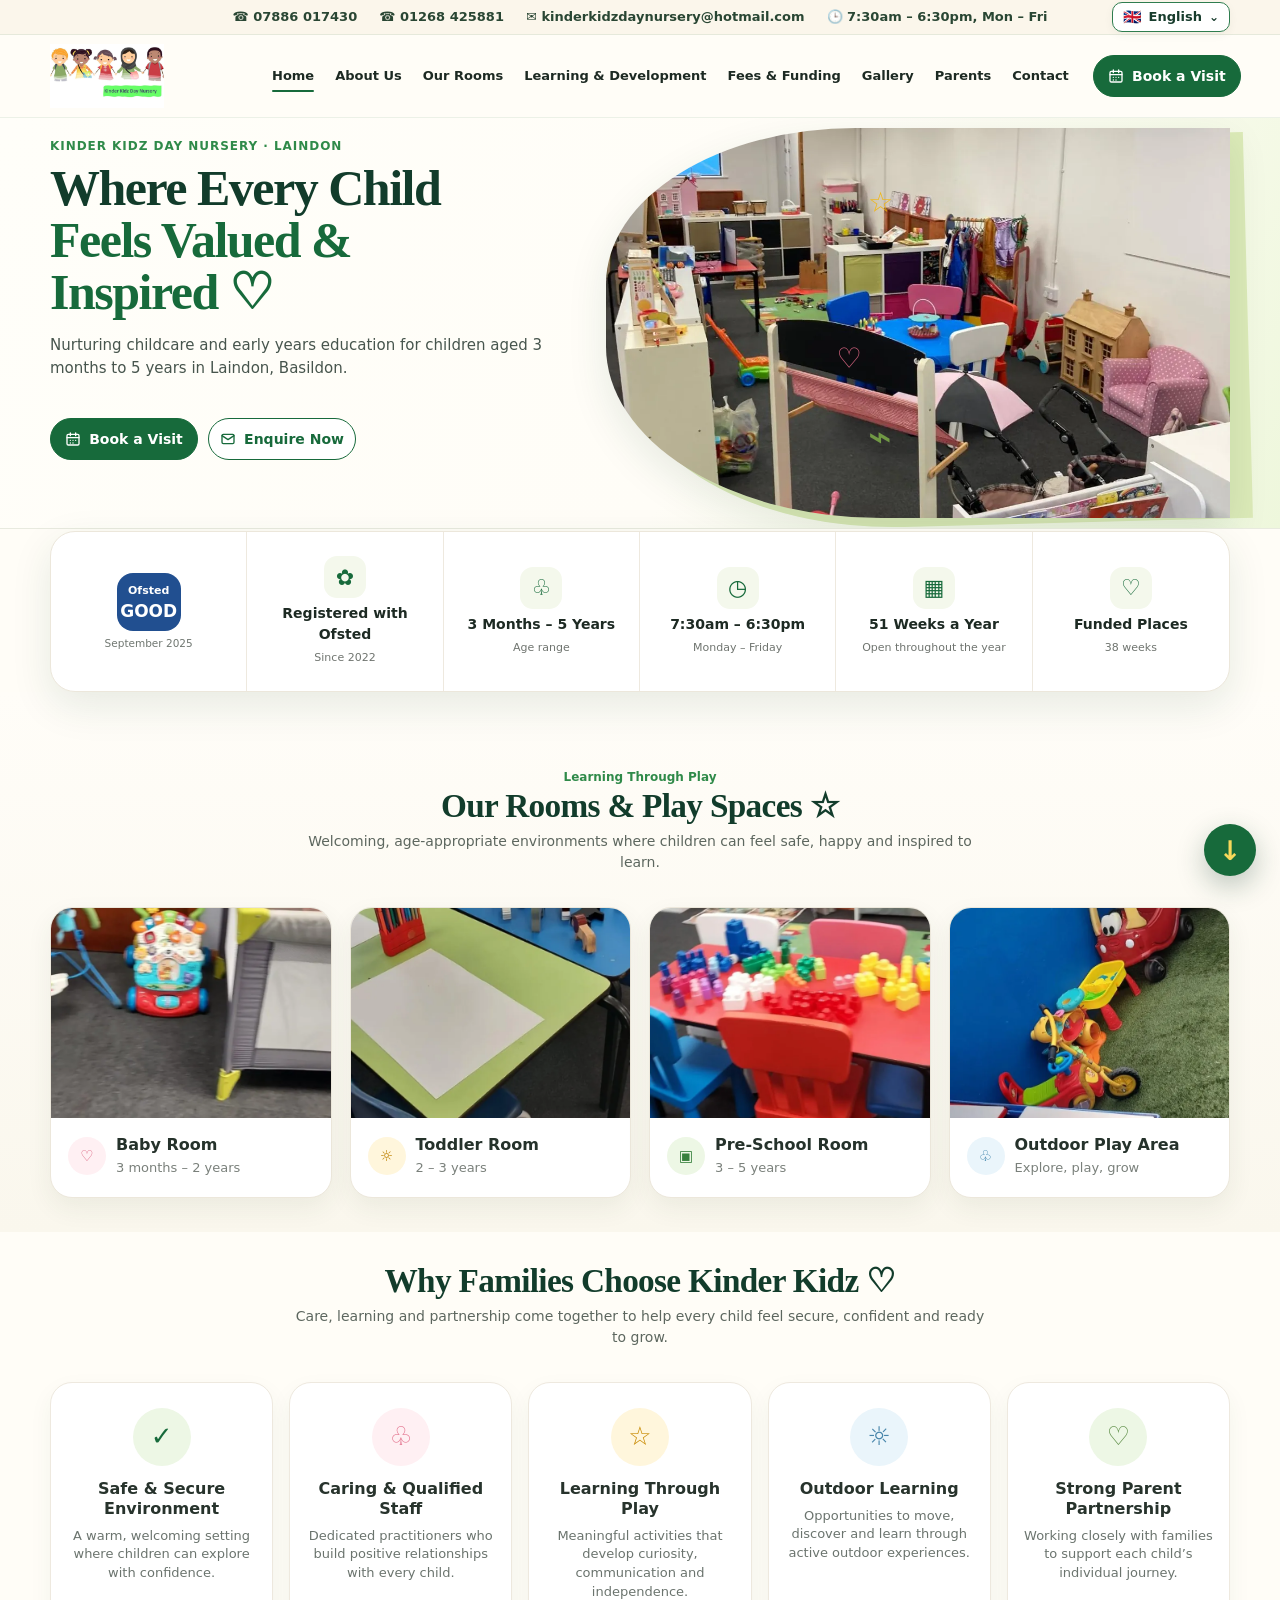
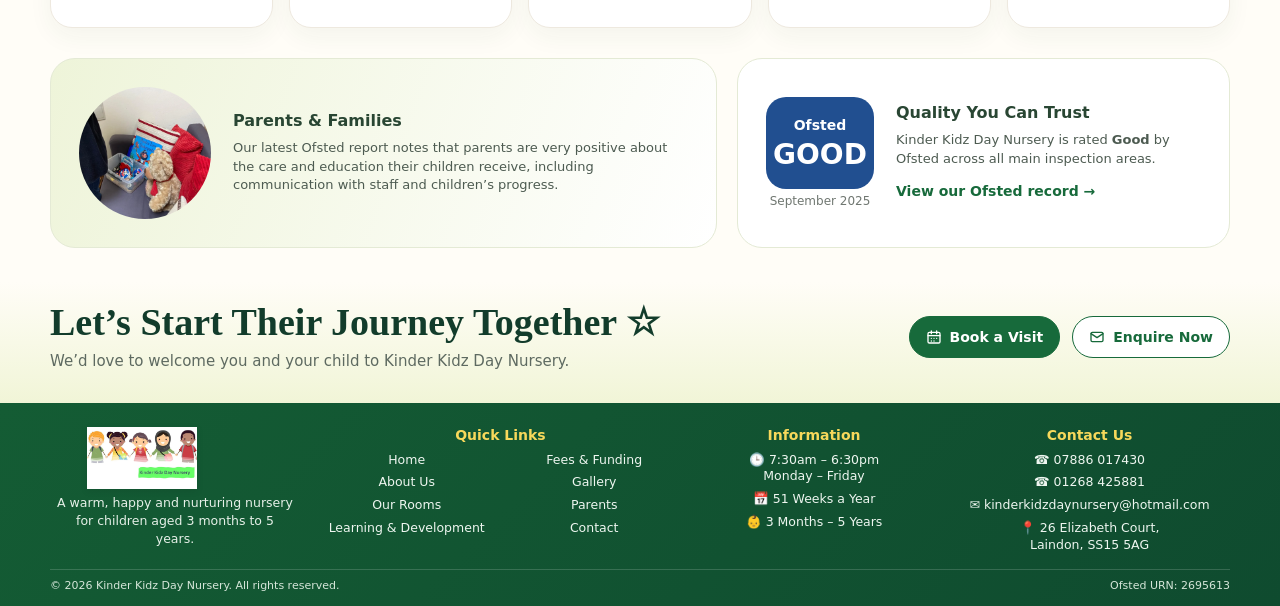
==== index.html @ 4c952ad2 "Add files via upload" ====
<!doctype html>
<!-- Kinder Kidz Home Page — Responsive v5 (desktop/tablet/mobile) — compact hero spacing -->
<html lang="en-GB" translate="no" class="notranslate">
<head>
<meta charset="utf-8">
<meta name="google" content="notranslate">
<meta http-equiv="Content-Language" content="en-GB">
<meta name="viewport" content="width=device-width, initial-scale=1">
<meta name="description" content="Kinder Kidz Day Nursery in Laindon, Basildon. Warm, nurturing early years care for children aged 3 months to 5 years. Ofsted rated Good.">
<title>Kinder Kidz Day Nursery | Laindon, Basildon</title>
<style>
:root{--green:#176a3b;--green2:#2f8a49;--deep:#123c2b;--cream:#fffdf7;--soft:#f7f3e8;--lime:#eaf4d7;--pink:#f7a6b7;--gold:#f3bd37;--blue:#8ec8e8;--text:#1d2a23;--muted:#5d675f;--line:#e8e4d8;--shadow:0 14px 40px rgba(20,66,42,.10)}
*{box-sizing:border-box}html{scroll-behavior:smooth}body{margin:0;background:var(--cream);color:var(--text);font-family:Inter,ui-sans-serif,system-ui,-apple-system,BlinkMacSystemFont,"Segoe UI",sans-serif;line-height:1.55}a{color:inherit;text-decoration:none}img{display:block;max-width:100%}button{font:inherit}
.container{width:min(1180px,calc(100% - 40px));margin:auto}
header{position:sticky;top:0;z-index:50;background:rgba(255,253,247,.96);backdrop-filter:blur(12px);border-bottom:1px solid rgba(23,106,59,.08)}
.nav{height:88px;display:flex;align-items:center;gap:28px}.brand{display:flex;align-items:center;min-width:210px}.brand img{width:205px;height:66px;object-fit:contain;object-position:left center}
.navlinks{display:flex;align-items:center;justify-content:center;gap:22px;flex:1;font-size:14px;font-weight:700}.navlinks a{padding:10px 0;position:relative}.navlinks a.active:after,.navlinks a:hover:after{content:"";position:absolute;left:0;right:0;bottom:2px;height:2px;background:var(--green);border-radius:5px}
.btn{display:inline-flex;align-items:center;justify-content:center;gap:9px;border-radius:999px;padding:13px 22px;font-weight:800;border:1.5px solid var(--green);transition:.2s ease;cursor:pointer}.btn.primary{background:var(--green);color:#fff}.btn.secondary{background:#fff;color:var(--green)}.btn:hover{transform:translateY(-1px);box-shadow:0 8px 22px rgba(23,106,59,.16)}
.menu-btn{display:none;background:none;border:0;padding:8px;color:var(--green)}
.hero{position:relative;overflow:hidden;background:linear-gradient(120deg,#fffef9 0%,#fffdf7 48%,#eef7dc 100%);border-bottom:1px solid #e8eadf}
.hero .container{display:grid;grid-template-columns:1fr 1.24fr;min-height:560px;align-items:center;gap:24px;padding-top:34px;padding-bottom:64px}.eyebrow{font-size:14px;font-weight:900;color:var(--green2);letter-spacing:.08em;text-transform:uppercase}h1,h2,h3{font-family:Georgia,"Times New Roman",serif;color:var(--deep);line-height:1.06;margin:0}h1{font-size:clamp(48px,5vw,76px);letter-spacing:-.035em}h1 .green{color:var(--green)}.hero p{font-size:18px;color:#4c5850;max-width:560px;margin:24px 0 28px}.hero-actions{display:flex;gap:13px;flex-wrap:wrap}
.hero-media{position:relative;align-self:stretch;min-height:460px}.hero-media:before{content:"";position:absolute;inset:20px -70px 10px 18px;background:#dceab8;border-radius:42% 0 0 52%;transform:rotate(-2deg)}.hero-media img{position:absolute;inset:12px -45px 18px 0;width:calc(100% + 45px);height:calc(100% - 30px);object-fit:cover;object-position:46% center;border-radius:44% 0 0 47%;box-shadow:var(--shadow)}
.doodle{position:absolute;font-size:28px;opacity:.85}.star{left:42%;top:54px;color:#f4b400}.heart{left:37%;top:210px;color:#ef6f8e}.leaf{left:42%;bottom:52px;color:#7cab48;font-size:40px}
.trust-wrap{margin-top:-38px;position:relative;z-index:5}.trust{display:grid;grid-template-columns:repeat(6,1fr);background:#fff;border:1px solid #ece7db;border-radius:25px;box-shadow:var(--shadow);overflow:hidden}.trust-item{padding:24px 14px;text-align:center;min-height:118px;display:flex;flex-direction:column;align-items:center;justify-content:center;gap:5px;border-right:1px solid #eee9df}.trust-item:last-child{border-right:0}.trust-icon{width:42px;height:42px;border-radius:13px;display:grid;place-items:center;background:#f4f8ec;font-size:22px;color:var(--green);font-weight:900}.ofsted{background:#163c80;color:white;font-size:11px;line-height:1.05}.trust b{font-size:14px}.trust small{font-size:11px;color:#6f746f}
section{padding:78px 0}.section-title{text-align:center;margin-bottom:34px}.section-title .kicker{color:var(--green2);font-weight:800;font-size:14px}.section-title h2{font-size:clamp(34px,4vw,50px);margin-top:3px}.section-title p{color:var(--muted);margin:11px auto 0;max-width:700px}
.rooms{background:linear-gradient(180deg,#fffdf8,#faf7ed)}.room-grid{display:grid;grid-template-columns:repeat(4,1fr);gap:18px}.room-card{background:white;border:1px solid #ece7db;border-radius:22px;overflow:hidden;box-shadow:0 10px 26px rgba(38,70,48,.07);transition:.2s}.room-card:hover{transform:translateY(-4px)}.room-card img{width:100%;height:210px;object-fit:cover}.room-card:nth-child(1) img{object-position:center 68%}.room-card:nth-child(2) img{object-position:center 58%}.room-card:nth-child(3) img{object-position:center 48%}.room-card:nth-child(4) img{object-position:center center}.room-body{padding:17px 17px 19px}.room-head{display:flex;align-items:center;gap:10px}.bubble{width:38px;height:38px;border-radius:50%;display:grid;place-items:center;background:#fff0f3;color:#d95f7d}.room-card:nth-child(2) .bubble{background:#fff6dc;color:#be8100}.room-card:nth-child(3) .bubble{background:#edf7e5;color:#38813e}.room-card:nth-child(4) .bubble{background:#eaf5fb;color:#377fa7}.room-body h3{font-family:inherit;font-size:16px;color:#25322b}.room-body p{margin:4px 0 0;color:#7a807b;font-size:13px}
.why{padding-top:72px}.feature-grid{display:grid;grid-template-columns:repeat(5,1fr);gap:16px}.feature{text-align:center;background:white;border:1px solid #eee9df;border-radius:22px;padding:25px 16px;box-shadow:0 9px 25px rgba(38,70,48,.05)}.feature .ico{margin:auto auto 13px;width:58px;height:58px;border-radius:50%;display:grid;place-items:center;font-size:26px;background:#edf7e5;color:var(--green)}.feature:nth-child(2) .ico{background:#fff0f3;color:#e47791}.feature:nth-child(3) .ico{background:#fff6dc;color:#c88a00}.feature:nth-child(4) .ico{background:#eaf5fb;color:#4886ab}.feature:nth-child(5) .ico{background:#edf7e5;color:#5a8b43}.feature h3{font-family:inherit;font-size:16px;color:#27332c}.feature p{font-size:13px;color:#6b746e;margin:8px 0 0}
.proof-grid{display:grid;grid-template-columns:1.15fr .85fr;gap:20px;margin-top:30px}.proof-card{background:linear-gradient(110deg,#eef4d9,#fff);border:1px solid #e4ead5;border-radius:25px;padding:28px;display:flex;align-items:center;gap:22px;min-height:190px}.proof-card .round-img{width:132px;height:132px;border-radius:50%;object-fit:cover;flex:0 0 auto}.proof-card h3{font-family:inherit;font-size:18px;color:#294633;margin-bottom:8px}.proof-card p{margin:0;color:#4d5b51;font-size:15px}.quality{background:#fff}.quality .badge{width:104px;height:104px;border-radius:20px;background:#153c7b;color:#fff;display:grid;place-items:center;text-align:center;font-weight:900;line-height:1.08;flex:0 0 auto}.quality a{display:inline-block;margin-top:12px;color:var(--green);font-weight:800;font-size:14px}
.cta{padding:0 0 0;background:linear-gradient(180deg,#fffdf7,#f1f5d7)}.cta-inner{display:flex;align-items:center;justify-content:space-between;gap:25px;padding:40px 0 34px}.cta h2{font-size:38px}.cta p{margin:8px 0 0;color:#5e6a61}.cta-actions{display:flex;gap:12px;flex-wrap:wrap}
footer{background:linear-gradient(135deg,#145c34,#0f4b2f);color:#fff;padding:38px 0 20px}.footer-grid{display:grid;grid-template-columns:1.3fr 1fr 1fr;gap:34px;align-items:start}.footer-brand img{width:210px;height:72px;object-fit:contain;object-position:left center;filter:drop-shadow(0 2px 3px rgba(0,0,0,.08))}.footer-brand p{max-width:360px;color:#dce9df;font-size:14px}.footer h3{font-family:inherit;color:#fff;font-size:15px;margin-bottom:13px}.footer-list{display:grid;gap:9px;font-size:14px;color:#e5f0e8}.contact-line{display:flex;gap:10px;align-items:flex-start}.footer-bottom{border-top:1px solid rgba(255,255,255,.15);margin-top:30px;padding-top:17px;font-size:12px;color:#cfe0d5;display:flex;justify-content:space-between;gap:12px;flex-wrap:wrap}
@media(max-width:980px){.nav{height:76px}.brand img{width:176px;height:58px}.navlinks{position:fixed;left:0;right:0;top:76px;background:#fffdf7;display:none;flex-direction:column;align-items:stretch;padding:18px 24px 28px;border-bottom:1px solid #e9e5dc;box-shadow:0 18px 30px rgba(0,0,0,.08)}.navlinks.open{display:flex}.navlinks a{padding:10px 4px}.nav>.btn{display:none}.menu-btn{display:block;margin-left:auto}.hero .container{grid-template-columns:1fr;min-height:auto;padding-top:55px}.hero-media{min-height:430px}.hero-media img{inset:0;width:100%;height:100%;border-radius:34px}.hero-media:before{inset:12px -15px -12px 18px;border-radius:34px}.doodle{display:none}.trust{grid-template-columns:repeat(3,1fr)}.trust-item:nth-child(3){border-right:0}.trust-item:nth-child(-n+3){border-bottom:1px solid #eee9df}.room-grid{grid-template-columns:repeat(2,1fr)}.feature-grid{grid-template-columns:repeat(2,1fr)}.feature:last-child{grid-column:1/-1}.proof-grid{grid-template-columns:1fr}.footer-grid{grid-template-columns:1fr 1fr}.footer-brand{grid-column:1/-1}}
@media(max-width:620px){.container{width:min(100% - 28px,1180px)}h1{font-size:48px}.hero .container{padding-top:34px;padding-bottom:54px}.hero p{font-size:16px;margin:18px 0 22px}.hero-actions .btn{flex:1;min-width:145px}.hero-media{min-height:330px}.trust-wrap{margin-top:-28px}.trust{grid-template-columns:repeat(2,1fr);border-radius:20px}.trust-item{min-height:106px;padding:18px 8px;border-bottom:1px solid #eee9df}.trust-item:nth-child(2n){border-right:0}.trust-item:nth-last-child(-n+2){border-bottom:0}section{padding:58px 0}.section-title{margin-bottom:24px}.room-grid{grid-template-columns:1fr 1fr;gap:12px}.room-card img{height:145px}.room-body{padding:13px}.room-head{align-items:flex-start}.bubble{width:32px;height:32px;flex:0 0 auto}.room-body h3{font-size:14px}.room-body p{font-size:11px}.feature-grid{grid-template-columns:1fr}.feature:last-child{grid-column:auto}.proof-card{padding:20px;gap:16px;align-items:flex-start}.proof-card .round-img{width:92px;height:92px}.quality .badge{width:88px;height:88px}.cta-inner{align-items:flex-start;flex-direction:column}.cta h2{font-size:32px}.cta-actions{width:100%}.cta-actions .btn{flex:1}.footer-grid{grid-template-columns:1fr}.footer-brand{grid-column:auto}}

/* ============================================================
   RESPONSIVE LAYOUT — DESKTOP + TABLET + MOBILE
   One file automatically adapts to the visitor's screen size.
   ============================================================ */
html,body{max-width:100%;overflow-x:hidden}

/* Large desktop */
@media (min-width:1200px){
  .container{width:min(1180px,calc(100% - 56px))}
  .hero .container{min-height:570px}
  .hero-media{min-height:470px}
}

/* Standard desktop / laptop */
@media (min-width:981px) and (max-width:1199px){
  .container{width:min(1080px,calc(100% - 44px))}
  .nav{gap:18px}.navlinks{gap:16px;font-size:13px}
  .brand{min-width:185px}.brand img{width:185px}
  .hero .container{grid-template-columns:.95fr 1.05fr;min-height:520px}
  .hero-media{min-height:430px}
  .room-card img{height:190px}
}

/* Tablet */
@media (min-width:621px) and (max-width:980px){
  h1{font-size:clamp(48px,8vw,66px)}
  .hero .container{gap:34px}
  .hero-media{min-height:420px}
  .room-grid{grid-template-columns:repeat(2,minmax(0,1fr))}
  .feature-grid{grid-template-columns:repeat(2,minmax(0,1fr))}
  .proof-card{min-height:170px}
}

/* Phone */
@media (max-width:620px){
  body{font-size:15px}
  .container{width:calc(100% - 28px)}
  header{backdrop-filter:blur(9px)}
  .nav{height:70px;gap:10px}
  .brand{min-width:0}.brand img{width:154px;height:52px}
  .navlinks{top:70px;max-height:calc(100vh - 70px);overflow:auto;padding:14px 20px 22px}
  .navlinks a{font-size:16px;padding:12px 5px}
  .menu-btn{width:44px;height:44px;border-radius:12px;background:#f3f7ec;display:grid;place-items:center}

  .hero .container{display:flex;flex-direction:column;align-items:stretch;padding-top:28px;padding-bottom:46px;gap:28px}
  .eyebrow{font-size:12px}
  h1{font-size:clamp(40px,12vw,50px);line-height:1.02}
  .hero p{font-size:15.5px;line-height:1.6;margin:16px 0 20px}
  .hero-actions{display:grid;grid-template-columns:1fr 1fr;gap:10px}
  .hero-actions .btn{min-width:0;width:100%;padding:12px 10px;font-size:14px}
  .hero-media{width:100%;min-height:300px}
  .hero-media img{position:absolute;inset:0;width:100%;height:100%;border-radius:28px;object-position:center center}
  .hero-media:before{inset:10px -7px -9px 12px;border-radius:30px}

  .trust-wrap{margin-top:-20px}
  .trust{grid-template-columns:repeat(2,minmax(0,1fr));border-radius:18px}
  .trust-item{min-height:102px;padding:15px 7px}
  .trust-icon{width:38px;height:38px;font-size:20px}
  .trust b{font-size:12px;line-height:1.25}.trust small{font-size:10px;line-height:1.3}

  section{padding:52px 0}
  .section-title h2{font-size:34px}.section-title p{font-size:14px}
  .room-grid{grid-template-columns:1fr;gap:14px}
  .room-card{display:grid;grid-template-columns:42% 58%;min-height:150px}
  .room-card img{height:100%;min-height:150px}
  .room-body{padding:15px 14px;display:flex;flex-direction:column;justify-content:center}
  .room-body h3{font-size:15px}.room-body p{font-size:12px}

  .why{padding-top:48px}
  .feature-grid{grid-template-columns:1fr;gap:12px}
  .feature{display:grid;grid-template-columns:54px 1fr;text-align:left;column-gap:13px;align-items:center;padding:16px}
  .feature .ico{margin:0;grid-row:1/3;width:50px;height:50px}
  .feature h3{font-size:15px}.feature p{font-size:12px;margin:4px 0 0}

  .proof-grid{gap:14px;margin-top:22px}
  .proof-card{padding:18px;gap:14px;min-height:0}
  .proof-card .round-img{width:78px;height:78px}
  .quality .badge{width:78px;height:78px;font-size:12px}
  .proof-card h3{font-size:16px}.proof-card p{font-size:13px}

  .cta-inner{padding:30px 0 28px}.cta h2{font-size:30px}
  .cta-actions{display:grid;grid-template-columns:1fr 1fr;gap:9px}
  .cta-actions .btn{width:100%;padding:12px 9px;font-size:13px}

  footer{padding-top:30px}
  .footer-grid{gap:25px}
  .footer-brand img{width:180px;height:64px}
  .footer-bottom{flex-direction:column;align-items:flex-start;gap:5px}
}

/* Small phones */
@media (max-width:420px){
  .container{width:calc(100% - 22px)}
  .brand img{width:145px}
  h1{font-size:40px}
  .hero-actions{grid-template-columns:1fr}
  .hero-media{min-height:275px}
  .trust-item{min-height:96px}
  .room-card{grid-template-columns:40% 60%}
  .cta-actions{grid-template-columns:1fr}
  .proof-card{align-items:center}
}



/* ============================================================
   HOMEPAGE REFINEMENTS — v3
   Requested mobile + desktop corrections
   ============================================================ */

/* Footer headings: high contrast on green */
footer h3{color:#f7d85b!important;font-family:inherit;font-weight:800}

/* Prevent the trust / Ofsted panel from overlapping the hero */
.trust-wrap{margin-top:14px}
.trust-icon.ofsted{width:48px;height:48px;font-size:9px;line-height:1.08;padding:3px}

/* Desktop: bring the hero text and image upward and reduce headline size */
@media (min-width:981px){
  .hero .container{
    align-items:start;
    min-height:500px;
    padding-top:18px;
    padding-bottom:38px;
    grid-template-columns:1.02fr 1.18fr;
  }
  .hero> .container > div:first-child{padding-top:18px}
  h1{font-size:clamp(44px,4.15vw,62px);line-height:1.01}
  .hero-media{align-self:start;height:430px;min-height:430px}
  .hero-media img{height:410px}
  .hero-media:before{bottom:12px}
  .why{padding-top:48px}
}

/* Mobile: tighter menu and tighter top spacing */
@media (max-width:620px){
  .navlinks{padding:9px 18px 14px;gap:0}
  .navlinks a{font-size:13px;padding:7px 4px;line-height:1.25}
  .menu-btn{width:40px;height:40px;border-radius:11px;padding:5px}
  .menu-btn svg{width:26px;height:26px}

  /* Move "Kinder Kidz Day Nursery · Laindon" and hero content upward */
  .hero .container{padding-top:7px;padding-bottom:34px;gap:20px}
  .eyebrow{font-size:11px;margin-top:0}

  /* Match the calmer scale of the Our Rooms heading */
  h1{font-size:34px;line-height:1.04;letter-spacing:-.025em}
  .hero p{font-size:14.5px;line-height:1.55;margin:13px 0 18px}
  .hero-media{min-height:285px}

  /* Ofsted / trust panel sits clearly below the hero */
  .trust-wrap{margin-top:12px}
  .trust-item{padding-top:18px;padding-bottom:16px}
  .trust-icon.ofsted{width:50px;height:50px;font-size:9px;margin-top:3px}

  /* Pull the final journey CTA upward by removing empty vertical space */
  .why{padding-bottom:20px}
  .cta-inner{padding-top:16px;padding-bottom:24px}

  /* Footer headings need to remain obvious on small screens */
  footer h3{color:#f7d85b!important;font-size:16px;margin-bottom:9px}
}

@media (max-width:420px){
  h1{font-size:32px}
  .hero .container{padding-top:5px}
  .navlinks a{font-size:12.5px;padding:6px 4px}
}

/* One floating navigation control: down at page top, up after scrolling */
.scroll-nav-btn{
  position:fixed;
  right:24px;
  bottom:24px;
  z-index:70;
  width:52px;
  height:52px;
  border:0;
  border-radius:50%;
  display:grid;
  place-items:center;
  background:var(--green);
  color:#fff;
  font-size:27px;
  line-height:1;
  font-weight:800;
  box-shadow:0 10px 28px rgba(18,60,43,.28);
  cursor:pointer;
  transition:transform .2s ease,background .2s ease,opacity .2s ease;
}
.scroll-nav-btn:hover{transform:translateY(-2px);background:var(--green2)}
.scroll-nav-btn:focus-visible{outline:3px solid #f7d85b;outline-offset:3px}
@media(max-width:620px){
  .scroll-nav-btn{width:46px;height:46px;right:16px;bottom:18px;font-size:24px}
}


/* ============================================================
   HOMEPAGE REFINEMENTS — v4
   Final spacing pass + right-side mobile drawer
   ============================================================ */

/* Floating arrow stays visible over the green footer:
   keep the green circle, change only the arrow glyph colour. */
.scroll-nav-btn{color:#f7d85b}

/* Desktop refinements */
@media (min-width:981px){
  /* Bring the whole opening hero row closer to the header. */
  .hero .container{
    min-height:470px;
    padding-top:4px;
    padding-bottom:22px;
    align-items:start;
  }
  .hero > .container > div:first-child{padding-top:6px}
  h1{font-size:clamp(42px,3.8vw,56px)}
  .hero-media{height:414px;min-height:414px}
  .hero-media img{height:398px}

  /* Bring Ofsted/trust strip closer to the hero buttons/image. */
  .trust-wrap{margin-top:2px}

  /* Tighten the gaps after Our Rooms and before the final CTA. */
  .rooms{padding-bottom:34px}
  .why{padding-top:28px;padding-bottom:34px}
  .cta-inner{padding-top:20px;padding-bottom:30px}
}

/* Mobile refinements */
@media (max-width:620px){
  /* The menu is a narrow drawer on the RIGHT only.
     The left side of the page remains visible and tappable. */
  .navlinks{
    left:auto;
    right:0;
    width:min(46vw,190px);
    top:70px;
    max-height:calc(100vh - 70px);
    overflow:auto;
    padding:9px 12px 14px;
    border-left:1px solid #e9e5dc;
    border-bottom:1px solid #e9e5dc;
    border-radius:0 0 0 18px;
    box-shadow:-12px 16px 30px rgba(0,0,0,.10);
  }
  .navlinks a{font-size:12.5px;padding:7px 3px;line-height:1.24}

  /* Pull Kinder Kidz Day Nursery · Laindon and the hero content upward. */
  .hero .container{
    padding-top:0;
    padding-bottom:10px;
    gap:16px;
  }
  .hero > .container > div:first-child{margin-top:-3px}
  .eyebrow{margin-top:0}

  /* Keep Ofsted clearly separate, but remove the empty gap after the hero image. */
  .trust-wrap{margin-top:0}

  /* Smaller Our Rooms photographs/cards. */
  .rooms{padding-bottom:22px}
  .room-grid{gap:11px}
  .room-card{
    grid-template-columns:35% 65%;
    min-height:122px;
  }
  .room-card img{
    height:122px;
    min-height:122px;
  }
  .room-body{padding:11px 12px}
  .room-body h3{font-size:14px}
  .room-body p{font-size:11px}

  /* Bring Why Families closer to Outdoor Play Area. */
  .why{padding-top:22px;padding-bottom:14px}

  /* Keep the final journey section close to the family/quality cards. */
  .cta-inner{padding-top:10px;padding-bottom:22px}
}

@media (max-width:420px){
  .navlinks{width:min(47vw,176px)}
  .room-card{grid-template-columns:36% 64%;min-height:116px}
  .room-card img{height:116px;min-height:116px}
}



/* ============================================================
   HOMEPAGE REFINEMENTS — v5
   Compact hero only: remove the generic SECTION whitespace
   above and below the opening hero while preserving every
   content size, image size, font size and existing layout.
   ============================================================ */
.hero{
  padding-top:0!important;
  padding-bottom:0!important;
}

/* Keep the desktop hero content/image exactly the same size;
   only trim the small remaining internal bottom breathing room. */
@media (min-width:981px){
  .hero .container{
    padding-top:4px!important;
    padding-bottom:6px!important;
  }
}

/* Mobile: same approved content and image dimensions, with the
   blank band above/below removed so the page stays compact. */
@media (max-width:620px){
  .hero .container{
    padding-top:4px!important;
    padding-bottom:8px!important;
  }
}


/* ============================================================
   GLOBAL HEADER CONSISTENCY — Pages 1–3
   Same top contact bar, nav sizing, mobile drawer and CTA style.
   ============================================================ */
.topbar{background:#fbf6eb;border-bottom:1px solid rgba(23,106,59,.09)}
.topbar .container{display:flex;flex-wrap:wrap;justify-content:center;gap:22px;padding:7px 0;font-size:13px;color:#294633;font-weight:600}
.topbar span{display:flex;align-items:center;gap:8px}
.nav{height:82px;gap:24px}
.brand{min-width:198px}
.brand img{width:198px;height:64px}
.navlinks{gap:21px;font-size:13px;font-weight:700}
.navlinks a{padding:9px 0;white-space:nowrap}
.nav>.btn.primary.desktop-only{background:var(--green);border-color:var(--green);color:#fff}
@media(max-width:980px){
  .nav{height:76px;gap:16px}
  .brand img{width:180px;height:58px}
  .nav>.desktop-only{display:none}
  .menu-btn{display:grid}
  .navlinks{top:76px}
}
@media(max-width:620px){
  .topbar{display:none}
  .nav{height:70px;gap:10px}
  .brand{min-width:0}
  .brand img{width:156px;height:52px}
  .navlinks{left:auto;right:0;width:min(46vw,190px);top:70px;max-height:calc(100vh - 70px);overflow:auto;padding:9px 12px 14px;gap:0;border-left:1px solid #e9e5dc;border-bottom:1px solid #e9e5dc;border-radius:0 0 0 18px;box-shadow:-12px 16px 30px rgba(0,0,0,.10)}
  .navlinks a{font-size:12.5px;padding:7px 3px;line-height:1.24}
  .menu-btn{width:40px;height:40px;border-radius:11px;padding:5px}
  .menu-btn svg{width:26px;height:26px}
}
@media(max-width:420px){.navlinks{width:min(47vw,176px)}}



/* ============================================================
   SITE-WIDE CONSISTENCY PASS — Pages 1–3
   Our Rooms = header/nav/eyebrow/body-copy reference.
   Home = main hero-title reference.
   No cards, photos or section structures are repositioned here.
   ============================================================ */
:root{
  --site-topbar-size:13px;
  --site-nav-size:13px;
  --site-header-btn-size:14px;
  --site-eyebrow-size:12px;
  --site-hero-body-size:16px;
  --site-section-body-size:14px;
  --site-card-title-size:16px;
  --site-card-body-size:13px;
  --site-footer-title-size:14px;
  --site-footer-body-size:12.5px;
}
body{font-size:15px;line-height:1.5}

/* Exact same top contact bar on every page */
.topbar{background:#fbf6eb;border-bottom:1px solid rgba(23,106,59,.09)}
.topbar .container{
  display:flex!important;
  flex-wrap:wrap!important;
  justify-content:center!important;
  align-items:center!important;
  gap:22px!important;
  padding:7px 0!important;
  font-size:var(--site-topbar-size)!important;
  line-height:1.25!important;
  color:#294633!important;
  font-weight:600!important;
}
.topbar span{display:flex;align-items:center;gap:8px;white-space:nowrap}

/* Our Rooms header is now the single master header */
.nav{height:82px!important;gap:24px!important;align-items:center!important}
.brand{min-width:198px!important;display:flex;align-items:center}
.brand img{width:198px!important;height:64px!important;object-fit:contain!important;object-position:left center!important}
.navlinks{
  gap:21px!important;
  font-size:var(--site-nav-size)!important;
  font-weight:700!important;
  line-height:1.2!important;
}
.navlinks a{padding:9px 0!important;white-space:nowrap!important}
.nav > .btn{
  padding:12px 20px!important;
  min-height:42px!important;
  font-size:var(--site-header-btn-size)!important;
  line-height:1!important;
  gap:8px!important;
}

/* Same hero text starting point on desktop; images/cards stay untouched */
.hero-copy{align-self:start!important;padding-top:34px!important;margin:0!important}
.eyebrow{
  font-size:var(--site-eyebrow-size)!important;
  line-height:1.2!important;
  margin-top:0!important;
  margin-bottom:9px!important;
  letter-spacing:.08em!important;
  font-weight:900!important;
}

/* Home page hero title becomes the master title scale */
.hero h1,
.hero-copy h1{
  font-family:Georgia,"Times New Roman",serif!important;
  font-size:clamp(42px,3.8vw,56px)!important;
  line-height:1.04!important;
  letter-spacing:-.03em!important;
  margin:0!important;
}

/* Our Rooms intro paragraph becomes the master hero body scale */
.hero-copy > p,
.hero .container > .hero-copy > p{
  font-size:var(--site-hero-body-size)!important;
  line-height:1.5!important;
  max-width:520px!important;
  margin:15px 0 20px!important;
}

/* Shared section typography: smaller, cleaner and repeatable */
.section-title .kicker{font-size:12px!important;line-height:1.2!important;margin-bottom:4px!important}
.section-title h2{font-size:clamp(28px,2.6vw,36px)!important;line-height:1.08!important;letter-spacing:-.02em!important}
.section-title p{font-size:var(--site-section-body-size)!important;line-height:1.5!important;margin-top:7px!important}

/* Page-specific headings/body copy mapped onto the same restrained scale */
.story-copy h2,.values-head h2,.diff-copy h2{font-size:18px!important;line-height:1.2!important}
.story-copy p,.diff-copy p,.tick{font-size:var(--site-section-body-size)!important;line-height:1.5!important}
.value h3,.room-body h3,.room-card h3,.feature h3,.proof-card h3,.experience-item h3{font-size:var(--site-card-title-size)!important;line-height:1.25!important}
.value p,.room-body p,.room-body>p,.feature p,.proof-card p,.experience-item p{font-size:var(--site-card-body-size)!important;line-height:1.45!important}

/* One button text scale across sections */
.btn{font-size:14px!important;line-height:1.1!important}

/* Footer typography uses the same compact scale on all three pages */
footer h3,.footer h3{font-size:var(--site-footer-title-size)!important;line-height:1.2!important}
.footer-list{font-size:var(--site-footer-body-size)!important;line-height:1.4!important}
.footer-brand p{font-size:13px!important;line-height:1.45!important}
.footer-bottom{font-size:11px!important;line-height:1.35!important}

@media (max-width:980px){
  .nav{height:76px!important;gap:16px!important}
  .brand{min-width:0!important}
  .brand img{width:180px!important;height:58px!important}
  .navlinks{top:76px!important}
  .hero-copy{padding-top:18px!important}
}

@media (max-width:620px){
  body{font-size:14px}
  .topbar{display:none!important}
  .nav{height:70px!important;gap:10px!important}
  .brand img{width:156px!important;height:52px!important}
  .navlinks{
    left:auto!important;
    right:0!important;
    width:min(46vw,190px)!important;
    top:70px!important;
    max-height:calc(100vh - 70px)!important;
    overflow:auto!important;
    padding:9px 12px 14px!important;
    gap:0!important;
    border-left:1px solid #e9e5dc!important;
    border-bottom:1px solid #e9e5dc!important;
    border-radius:0 0 0 18px!important;
    box-shadow:-12px 16px 30px rgba(0,0,0,.10)!important;
  }
  .navlinks a{font-size:12.5px!important;padding:7px 3px!important;line-height:1.24!important}
  .menu-btn{width:40px!important;height:40px!important;border-radius:11px!important;padding:5px!important}
  .menu-btn svg{width:26px!important;height:26px!important}

  /* All three hero text blocks begin at the same mobile offset */
  .hero-copy{align-self:stretch!important;padding-top:0!important;margin:0!important}
  .eyebrow{font-size:11px!important;margin-bottom:6px!important}
  .hero h1,.hero-copy h1{font-size:34px!important;line-height:1.04!important;letter-spacing:-.025em!important}
  .hero-copy > p,.hero .container > .hero-copy > p{font-size:14.5px!important;line-height:1.5!important;margin:11px 0 14px!important;max-width:none!important}

  .section-title h2{font-size:29px!important;line-height:1.08!important}
  .section-title p{font-size:13.5px!important;line-height:1.48!important}
  .story-copy h2,.values-head h2,.diff-copy h2{font-size:17px!important}
  .story-copy p,.diff-copy p,.tick{font-size:13.5px!important}
  .value h3,.room-body h3,.room-card h3,.feature h3,.proof-card h3,.experience-item h3{font-size:15px!important}
  .value p,.room-body p,.room-body>p,.feature p,.proof-card p,.experience-item p{font-size:12.5px!important}

  .btn{font-size:14px!important}
  footer h3,.footer h3{font-size:16px!important}
  .footer-list{font-size:13px!important}
  .footer-brand p{font-size:13px!important}
}
@media(max-width:420px){.navlinks{width:min(47vw,176px)!important}}



/* ============================================================
   FINAL SHARED HEADER + HERO ALIGNMENT — Pages 1–3
   Goal: switching Home / About Us / Our Rooms must feel stationary.
   Existing cards, sections and page content below the hero are untouched.
   ============================================================ */
:root{
  --kk-topbar-font:13px;
  --kk-nav-font:13px;
  --kk-header-btn-font:14px;
  --kk-eyebrow-font:12px;
  --kk-hero-title-font:50px;
  --kk-hero-body-font:15px;
  --kk-hero-line:1.04;
}

/* One identical header frame on all three pages */
.topbar{background:#fbf6eb!important;border-bottom:1px solid rgba(23,106,59,.09)!important}
.topbar .container{
  width:min(1180px,calc(100% - 40px))!important;
  min-height:34px!important;
  display:flex!important;
  align-items:center!important;
  justify-content:center!important;
  flex-wrap:wrap!important;
  gap:22px!important;
  padding:7px 0!important;
  font-size:var(--kk-topbar-font)!important;
  line-height:1.25!important;
  color:#294633!important;
  font-weight:600!important;
}
.topbar span{display:flex!important;align-items:center!important;gap:8px!important;white-space:nowrap!important}
header{position:sticky!important;top:0!important;z-index:50!important;background:rgba(255,253,247,.96)!important;backdrop-filter:blur(10px)!important;border-bottom:1px solid rgba(23,106,59,.08)!important}
.nav{
  width:min(1180px,calc(100% - 40px))!important;
  height:82px!important;
  display:flex!important;
  align-items:center!important;
  gap:24px!important;
  margin:auto!important;
  padding:0!important;
}
.brand{display:flex!important;align-items:center!important;min-width:198px!important;width:198px!important;flex:0 0 198px!important}
.brand img{width:198px!important;height:64px!important;object-fit:contain!important;object-position:left center!important}
.navlinks{
  display:flex!important;
  align-items:center!important;
  justify-content:center!important;
  flex:1 1 auto!important;
  gap:21px!important;
  font-size:var(--kk-nav-font)!important;
  font-weight:700!important;
  line-height:1.2!important;
  margin:0!important;
  padding:0!important;
}
.navlinks a{padding:9px 0!important;white-space:nowrap!important;position:relative!important}
.navlinks a.active:after,.navlinks a:hover:after{content:""!important;position:absolute!important;left:0!important;right:0!important;bottom:1px!important;height:2px!important;background:var(--green)!important;border-radius:999px!important}
.header-visit{
  display:inline-flex!important;
  width:118px!important;
  min-width:118px!important;
  height:42px!important;
  min-height:42px!important;
  padding:0 15px!important;
  font-size:var(--kk-header-btn-font)!important;
  line-height:1!important;
  gap:0!important;
  flex:0 0 118px!important;
}
.menu-btn{display:none!important}

/* Shared desktop hero frame */
@media (min-width:981px){
  .hero{padding:0!important;min-height:410px!important;overflow:hidden!important}
  .hero > .container,
  .hero-grid{
    width:min(1180px,calc(100% - 40px))!important;
    display:grid!important;
    grid-template-columns:minmax(0,.92fr) minmax(0,1.08fr)!important;
    align-items:start!important;
    gap:24px!important;
    min-height:410px!important;
    margin:auto!important;
    padding:0!important;
  }
  .hero-copy{
    width:100%!important;
    min-width:0!important;
    min-height:398px!important;
    align-self:start!important;
    display:grid!important;
    grid-template-rows:16px 164px 76px 44px!important;
    row-gap:8px!important;
    align-content:start!important;
    padding:20px 0 0!important;
    margin:0!important;
  }
  .eyebrow{
    align-self:start!important;
    font-size:var(--kk-eyebrow-font)!important;
    line-height:16px!important;
    font-weight:900!important;
    letter-spacing:.08em!important;
    text-transform:uppercase!important;
    margin:0!important;
    padding:0!important;
  }
  .hero h1,.hero-copy h1{
    align-self:start!important;
    font-family:Georgia,"Times New Roman",serif!important;
    font-size:var(--kk-hero-title-font)!important;
    line-height:var(--kk-hero-line)!important;
    letter-spacing:-.03em!important;
    margin:0!important;
    padding:0!important;
    max-width:520px!important;
  }
  .hero-copy > p,.hero .container > .hero-copy > p{
    align-self:start!important;
    font-size:var(--kk-hero-body-font)!important;
    line-height:1.5!important;
    max-width:520px!important;
    margin:0!important;
    padding:0!important;
    color:#47554d!important;
  }
  .hero-actions{
    align-self:start!important;
    display:flex!important;
    align-items:flex-start!important;
    gap:10px!important;
    margin:0!important;
    padding:0!important;
    flex-wrap:nowrap!important;
  }
  .hero-actions .btn{
    width:148px!important;
    min-width:148px!important;
    height:42px!important;
    min-height:42px!important;
    padding:0 12px!important;
    font-size:14px!important;
    line-height:1!important;
  }
  .hero-media{
    position:relative!important;
    align-self:start!important;
    width:100%!important;
    height:390px!important;
    min-height:390px!important;
    margin:10px 0 0!important;
    padding:0!important;
    overflow:visible!important;
  }
  .hero-media:before{
    content:""!important;
    position:absolute!important;
    inset:12px -18px -8px 18px!important;
    background:#dceab8!important;
    border-radius:40% 0 0 44%!important;
    transform:rotate(-1.5deg)!important;
  }
  .hero-media img{
    position:absolute!important;
    inset:0!important;
    width:100%!important;
    height:100%!important;
    max-width:none!important;
    object-fit:cover!important;
    object-position:center center!important;
    border-radius:40% 0 0 44%!important;
    box-shadow:0 14px 40px rgba(20,66,42,.10)!important;
  }
}

/* Slightly tighter shared desktop frame on smaller laptops */
@media (min-width:981px) and (max-width:1199px){
  :root{--kk-hero-title-font:46px}
  .topbar .container,.nav,.hero > .container,.hero-grid{width:min(1080px,calc(100% - 44px))!important}
  .nav{gap:18px!important}
  .brand{min-width:185px!important;width:185px!important;flex-basis:185px!important}
  .brand img{width:185px!important}
  .navlinks{gap:16px!important;font-size:12.5px!important}
  .header-visit{width:112px!important;min-width:112px!important;flex-basis:112px!important}
  .hero-copy{grid-template-rows:16px 154px 76px 44px!important}
}

/* One identical mobile header + hero frame */
@media (max-width:980px){
  .topbar{display:none!important}
  .nav{
    width:min(100% - 34px,1180px)!important;
    height:76px!important;
    gap:16px!important;
  }
  .brand{min-width:0!important;width:auto!important;flex:0 0 auto!important}
  .brand img{width:180px!important;height:58px!important}
  .header-visit{display:none!important}
  .menu-btn{display:grid!important;margin-left:auto!important}
  .navlinks{display:none!important}
  .navlinks.open{display:flex!important}
}

@media (max-width:620px){
  .nav{width:calc(100% - 28px)!important;height:70px!important;gap:10px!important}
  .brand img{width:156px!important;height:52px!important}
  .menu-btn{width:40px!important;height:40px!important;border-radius:11px!important;padding:5px!important;background:#f3f7ec!important;color:var(--green)!important}
  .menu-btn svg{width:26px!important;height:26px!important}
  .navlinks{
    position:fixed!important;
    left:auto!important;
    right:0!important;
    top:70px!important;
    width:min(46vw,190px)!important;
    max-height:calc(100vh - 70px)!important;
    overflow:auto!important;
    flex-direction:column!important;
    align-items:stretch!important;
    justify-content:flex-start!important;
    gap:0!important;
    padding:9px 12px 14px!important;
    background:#fffdf7!important;
    border-left:1px solid #e9e5dc!important;
    border-bottom:1px solid #e9e5dc!important;
    border-radius:0 0 0 18px!important;
    box-shadow:-12px 16px 30px rgba(0,0,0,.10)!important;
  }
  .navlinks a{font-size:12.5px!important;padding:7px 3px!important;line-height:1.24!important}

  .hero{padding:0!important;min-height:0!important}
  .hero > .container,.hero-grid{
    width:calc(100% - 28px)!important;
    display:flex!important;
    flex-direction:column!important;
    align-items:stretch!important;
    gap:14px!important;
    margin:auto!important;
    padding:4px 0 8px!important;
    min-height:0!important;
  }
  .hero-copy{
    width:100%!important;
    min-height:0!important;
    display:grid!important;
    grid-template-rows:14px 108px 110px 92px!important;
    row-gap:6px!important;
    align-content:start!important;
    padding:0!important;
    margin:0!important;
  }
  .eyebrow{font-size:11px!important;line-height:14px!important;margin:0!important;padding:0!important}
  .hero h1,.hero-copy h1{
    font-size:34px!important;
    line-height:1.04!important;
    letter-spacing:-.025em!important;
    max-width:none!important;
    margin:0!important;
    padding:0!important;
    align-self:start!important;
  }
  .hero-copy > p,.hero .container > .hero-copy > p{
    font-size:14.5px!important;
    line-height:1.5!important;
    max-width:none!important;
    margin:0!important;
    padding:0!important;
    align-self:start!important;
  }
  .hero-actions{
    display:grid!important;
    grid-template-columns:1fr!important;
    gap:8px!important;
    align-content:start!important;
    margin:0!important;
    padding:0!important;
  }
  .hero-actions .btn{width:100%!important;height:42px!important;min-height:42px!important;padding:0 14px!important;font-size:14px!important}
  .hero-media{
    position:relative!important;
    width:100%!important;
    height:270px!important;
    min-height:270px!important;
    margin:0!important;
    padding:0!important;
  }
  .hero-media:before{content:""!important;position:absolute!important;inset:9px -7px -7px 11px!important;background:#dceab8!important;border-radius:28px!important;transform:rotate(-1deg)!important}
  .hero-media img{position:absolute!important;inset:0!important;width:100%!important;height:100%!important;max-width:none!important;object-fit:cover!important;object-position:center center!important;border-radius:28px!important;box-shadow:0 12px 28px rgba(20,66,42,.10)!important}
}
@media(max-width:420px){
  .navlinks{width:min(47vw,176px)!important}
  .hero > .container,.hero-grid{width:calc(100% - 22px)!important}
  .hero-copy{grid-template-rows:14px 104px 110px 92px!important}
  .hero h1,.hero-copy h1{font-size:32px!important}
}


/* ============================================================
   FINAL CONSISTENCY PASS v4 — buttons, hero surface & footer
   Approved rules carried across Home / About / Our Rooms.
   ============================================================ */

/* Our Rooms hero surface is the master on all three pages. */
.hero{
  background:linear-gradient(120deg,#fffef9 0%,#fffdf7 58%,#eef7dc 100%)!important;
  border-top:0!important;
  border-left:0!important;
  border-right:0!important;
  border-bottom:1px solid #e8eadf!important;
  box-shadow:none!important;
}
.hero > .container,.hero-grid{border:0!important;box-shadow:none!important;background:transparent!important}

/* One professional icon system. No emoji icons inside action buttons. */
.btn.visit-action,.btn.enquire-action,.btn.contact-action{
  white-space:nowrap!important;
  flex-wrap:nowrap!important;
  gap:8px!important;
}
.btn-icon{width:16px;height:16px;display:inline-grid;place-items:center;flex:0 0 16px;line-height:0}
.btn-icon svg{display:block;width:16px;height:16px}
.btn-label{display:inline-block;white-space:nowrap;line-height:1}
.btn.visit-action{background:var(--green)!important;color:#fff!important;border-color:var(--green)!important}
.btn.enquire-action{background:#fff!important;color:var(--green)!important;border-color:var(--green)!important}
.btn.contact-action{background:#fff!important;color:var(--green)!important;border-color:rgba(255,255,255,.82)!important}
.btn.contact-action .icon-phone{color:#e66f91!important}

/* Desktop header Book a Visit: same visual family, always one row. */
.header-visit.visit-action{
  width:148px!important;
  min-width:148px!important;
  max-width:148px!important;
  flex:0 0 148px!important;
  height:42px!important;
  min-height:42px!important;
  padding:0 15px!important;
  font-size:14px!important;
  line-height:1!important;
  border-radius:999px!important;
}
.hero-actions .btn,.cta-actions .btn{
  min-height:42px!important;
  font-size:14px!important;
  border-radius:999px!important;
}
@media (min-width:981px){
  .hero-actions .btn{width:148px!important;min-width:148px!important;height:42px!important;padding:0 12px!important}
  .cta-actions .btn{min-width:148px!important;height:42px!important;padding:0 16px!important}
}
@media (min-width:981px) and (max-width:1199px){
  .nav{gap:14px!important}
  .navlinks{gap:13px!important;font-size:12px!important}
  .header-visit.visit-action{width:136px!important;min-width:136px!important;max-width:136px!important;flex-basis:136px!important;padding:0 12px!important;font-size:13px!important}
}

/* About Us bottom CTA: green visit + white contact with pink phone icon. */
.cta .contact-action,.cta-wrap .contact-action{background:#fff!important;color:var(--green)!important;border-color:#fff!important}
.cta .contact-action .icon-phone,.cta-wrap .contact-action .icon-phone{color:#e66f91!important}

/* Small desktop-only nursery animation uses the spare third title line on About Us. */
.hero-copy{position:relative!important}
.about-hero-mini-animation{display:none}
@media (min-width:981px){
  .about-hero-mini-animation{
    display:flex;
    position:absolute;
    left:3px;
    top:135px;
    width:118px;
    height:24px;
    align-items:center;
    gap:9px;
    pointer-events:none;
    opacity:.9;
  }
  .about-hero-mini-animation .mini-track{height:2px;width:46px;background:linear-gradient(90deg,#d9e9b9,#f2c94c);border-radius:999px;position:relative;overflow:visible}
  .about-hero-mini-animation .mini-track:after{content:"";position:absolute;width:8px;height:8px;border-radius:50%;background:#2f8a49;top:-3px;left:0;animation:kkMiniTravel 3.2s ease-in-out infinite alternate}
  .about-hero-mini-animation .mini-star{font-size:14px;color:#e4ab20;animation:kkMiniTwinkle 2.1s ease-in-out infinite}
  .about-hero-mini-animation .mini-leaf{font-size:15px;color:#6fa34e;animation:kkMiniFloat 2.8s ease-in-out infinite}
}
@keyframes kkMiniTravel{to{transform:translateX(38px)}}
@keyframes kkMiniTwinkle{50%{transform:scale(1.22) rotate(12deg);opacity:.6}}
@keyframes kkMiniFloat{50%{transform:translateY(-3px) rotate(-7deg)}}

/* About CTA colour treatment is the same on desktop and mobile. */
.about-bottom-cta{background:linear-gradient(135deg,#f5f9ed,#eef6df)!important;color:var(--deep)!important;border:1px solid #e0e8d4!important}
.about-bottom-cta h2{color:var(--deep)!important}
.about-bottom-cta p{color:#56635a!important}

/* One identical footer content and layout across all three pages. */
.site-footer-v5{background:linear-gradient(135deg,#145c34,#0f4b2f)!important;color:#fff!important;padding:24px 0 13px!important}
.footer-grid-v5{
  display:grid!important;
  grid-template-columns:1.05fr 1.5fr .95fr 1.18fr!important;
  align-items:start!important;
  gap:22px!important;
}
.footer-grid-v5>div{text-align:center!important;min-width:0!important}
.site-footer-v5 .footer-brand img{width:176px!important;height:62px!important;object-fit:contain!important;margin:0 auto 5px!important}
.site-footer-v5 .footer-brand p{max-width:240px!important;margin:5px auto 0!important;color:#e6f0e8!important;font-size:12.5px!important;line-height:1.45!important}
.site-footer-v5 h3{font-family:inherit!important;color:#f7d85b!important;font-size:14px!important;line-height:1.2!important;margin:0 0 8px!important;font-weight:800!important}
.site-footer-v5 .footer-list{display:grid!important;gap:6px!important;font-size:12.5px!important;line-height:1.35!important;color:#eef6f0!important;justify-items:center!important}
.site-footer-v5 .footer-list a,.site-footer-v5 .footer-list div{text-align:center!important;color:#eef6f0!important}
.quicklinks-group h3{text-align:center!important}
.quicklinks-columns{display:grid!important;grid-template-columns:1fr 1fr!important;gap:0 18px!important;width:100%!important}
.quicklinks-column{justify-items:start!important}
.quicklinks-column a{text-align:left!important;width:100%!important}
.site-footer-v5 .footer-bottom{border-top:1px solid rgba(255,255,255,.16)!important;margin-top:15px!important;padding-top:9px!important;font-size:11px!important;line-height:1.3!important;color:#d5e6d9!important;display:flex!important;justify-content:space-between!important;gap:10px!important;flex-wrap:wrap!important}

@media(max-width:980px){
  .footer-grid-v5{grid-template-columns:1fr 1fr!important;gap:18px!important}
  .footer-grid-v5 .footer-brand{grid-column:1/-1!important}
  .quicklinks-column{justify-items:center!important}.quicklinks-column a{text-align:center!important}
}
@media(max-width:620px){
  .header-visit.visit-action{display:none!important}
  .hero-actions .btn,.cta-actions .btn{width:100%!important;min-width:0!important;height:42px!important;padding:0 14px!important;font-size:14px!important}
  .site-footer-v5{padding:20px 0 11px!important}
  .footer-grid-v5{grid-template-columns:1fr!important;gap:16px!important}
  .footer-grid-v5 .footer-brand{grid-column:auto!important}
  .site-footer-v5 .footer-brand img{width:160px!important;height:58px!important}
  .site-footer-v5 h3{font-size:16px!important;margin-bottom:7px!important;color:#f7d85b!important}
  .site-footer-v5 .footer-list{gap:5px!important;font-size:13px!important}
  .quicklinks-columns{grid-template-columns:1fr 1fr!important;gap:0 16px!important}
  .quicklinks-column{justify-items:center!important}.quicklinks-column a{text-align:center!important}
  .site-footer-v5 .footer-bottom{margin-top:12px!important;padding-top:8px!important;font-size:11px!important;justify-content:center!important;text-align:center!important}
}

</style>

<!-- v28: mobile-only card spacing normalization; desktop intentionally untouched -->
<style>
@media (max-width:620px){
  .trust,
  .room-grid,
  .feature-grid,
  .proof-grid{
    row-gap:10px!important;
  }
  .trust > *,
  .room-grid > *,
  .feature-grid > *,
  .proof-grid > *{
    margin-top:0!important;
    margin-bottom:0!important;
  }
}
</style>


<style id="mobile-hero-buttons-one-row-v29">
/* MOBILE ONLY: keep the two main hero action buttons compact and on one row. Desktop is unchanged. */
@media (max-width:620px){
  .hero .hero-actions,
  .learning-hero .hero-actions,
  .fees-page .hero > .container .hero-actions,
  .gallery-page .hero > .container .hero-actions,
  .parents-page .hero > .container .hero-actions,
  .contact-page .hero > .container .hero-actions{
    display:grid!important;
    grid-template-columns:minmax(0,1fr) minmax(0,1fr)!important;
    gap:8px!important;
    width:100%!important;
    align-items:center!important;
    align-content:start!important;
    flex-wrap:nowrap!important;
  }
  .hero .hero-actions .btn,
  .learning-hero .hero-actions .btn,
  .fees-page .hero > .container .hero-actions .btn,
  .gallery-page .hero > .container .hero-actions .btn,
  .parents-page .hero > .container .hero-actions .btn,
  .contact-page .hero > .container .hero-actions .btn{
    width:100%!important;
    min-width:0!important;
    max-width:none!important;
    height:40px!important;
    min-height:40px!important;
    padding:0 8px!important;
    font-size:12.5px!important;
    line-height:1!important;
    gap:6px!important;
    white-space:nowrap!important;
  }
  .hero .hero-actions .btn-icon,
  .learning-hero .hero-actions .btn-icon,
  .fees-page .hero > .container .hero-actions .btn-icon,
  .gallery-page .hero > .container .hero-actions .btn-icon,
  .parents-page .hero > .container .hero-actions .btn-icon,
  .contact-page .hero > .container .hero-actions .btn-icon{
    width:17px!important;
    height:17px!important;
    min-width:17px!important;
  }
  .hero .hero-actions .btn-icon svg,
  .learning-hero .hero-actions .btn-icon svg,
  .fees-page .hero > .container .hero-actions .btn-icon svg,
  .gallery-page .hero > .container .hero-actions .btn-icon svg,
  .parents-page .hero > .container .hero-actions .btn-icon svg,
  .contact-page .hero > .container .hero-actions .btn-icon svg{
    width:17px!important;
    height:17px!important;
  }
}
</style>

<style id="mobile-all-buttons-compact-v30">
/* MOBILE ONLY: use the approved compact hero-button sizing throughout the site. Desktop is untouched. */
@media (max-width:620px){
  /* All normal action buttons use the same compact dimensions as the approved mobile hero buttons. */
  .btn:not(.header-visit){
    height:40px!important;
    min-height:40px!important;
    min-width:0!important;
    max-width:none;
    padding:0 8px!important;
    font-size:12.5px!important;
    line-height:1!important;
    gap:6px!important;
    white-space:nowrap!important;
  }
  .btn:not(.header-visit) .btn-icon{
    width:17px!important;
    height:17px!important;
    min-width:17px!important;
  }
  .btn:not(.header-visit) .btn-icon svg{
    width:17px!important;
    height:17px!important;
  }

  /* Two-button call-to-action areas stay compact and side-by-side, matching the hero. */
  .cta-actions,
  .parent-strip .actions,
  .funding-card .hero-actions,
  .action-banner .actions{
    display:grid!important;
    grid-template-columns:minmax(0,1fr) minmax(0,1fr)!important;
    gap:8px!important;
    width:100%!important;
    align-items:center!important;
  }
  .cta-actions .btn,
  .parent-strip .actions .btn,
  .funding-card .hero-actions .btn,
  .action-banner .actions .btn{
    width:100%!important;
  }

  /* Single utility/form buttons remain compact instead of stretching across the card. */
  form .btn,
  .map-address .btn{
    width:auto!important;
    min-width:148px!important;
  }
}
</style>


<style id="mobile-hero-spacing-tight-v32">
/* MOBILE ONLY: move hero action buttons closer to the preceding text, matching the approved Parents page. Desktop is untouched. */
@media (max-width:620px){
  body .hero .hero-copy{
    min-height:0!important;
    grid-template-rows:14px auto auto 92px!important;
    row-gap:7px!important;
    align-content:start!important;
  }
  body .hero .hero-actions{margin:6px 0 0!important;align-self:start!important;}
}
</style>


<style id="mobile-hero-photo-gap-v34">
/* MOBILE ONLY: close the space between the hero action buttons and photo. Desktop stays untouched. */
@media (max-width:620px){
  body .hero > .container,
  body .hero .hero-grid{
    gap:6px!important;
    padding-bottom:4px!important;
  }
  body .hero .hero-copy{
    grid-template-rows:14px auto auto 40px!important;
  }
  body .hero .hero-actions{
    margin:4px 0 0!important;
  }
  body .hero .hero-media{
    margin-top:0!important;
  }
}
</style>

<script id="kk-language-bootstrap">(function(){try{var l=localStorage.getItem('kkPreferredLanguage')||'en';if(!/^(en|fr|es|pt|pl)$/.test(l))l='en';document.documentElement.dataset.kkLang=l;document.documentElement.lang='en-GB';document.documentElement.setAttribute('translate','no');if(l!=='en')document.documentElement.classList.add('kk-i18n-pending');setTimeout(function(){document.documentElement.classList.remove('kk-i18n-pending')},1800)}catch(e){}})();</script>
<link rel="stylesheet" href="css/language.css">

<style id="kk-ofsted-badge-consistency-v54">
/* v54 — same Ofsted badge structure on desktop and mobile:
   Ofsted + GOOD centered inside blue; date always outside underneath. */
.kk-ofsted-stack{
  display:flex;
  flex-direction:column;
  align-items:center;
  justify-content:center;
  gap:6px;
  flex:0 0 auto;
  text-align:center;
}
.kk-ofsted-date{
  display:block;
  margin:0!important;
  color:#707771!important;
  font-weight:500!important;
  white-space:nowrap;
  text-align:center;
  line-height:1.15!important;
}
.kk-ofsted-badge{
  background:#214f90;
  color:#fff;
  border-radius:16px;
  display:flex!important;
  flex-direction:column;
  align-items:center;
  justify-content:center;
  text-align:center;
  box-sizing:border-box;
  padding:7px 8px!important;
  line-height:1!important;
  overflow:hidden;
}
.kk-ofsted-badge .kk-ofsted-brand{
  display:block;
  font-size:11px;
  line-height:1;
  font-weight:800;
}
.kk-ofsted-badge .kk-ofsted-rating{
  display:block;
  margin-top:7px;
  font-size:17px;
  line-height:1;
  font-weight:900;
}
.kk-ofsted-compact .kk-ofsted-badge{
  width:64px!important;
  height:58px!important;
  min-width:64px!important;
}
.kk-ofsted-compact .kk-ofsted-date{
  font-size:10.5px!important;
}
.kk-ofsted-large .kk-ofsted-badge{
  width:108px!important;
  height:92px!important;
  min-width:108px!important;
  border-radius:20px;
}
.kk-ofsted-large .kk-ofsted-badge .kk-ofsted-brand{
  font-size:14px;
}
.kk-ofsted-large .kk-ofsted-badge .kk-ofsted-rating{
  font-size:28px;
  margin-top:9px;
}
.kk-ofsted-large .kk-ofsted-date{
  font-size:12px!important;
}

/* Compact stat/proof item: keep the badge/date centred in its cell. */
.kk-ofsted-stat{
  justify-content:center!important;
  align-items:center!important;
  text-align:center!important;
}
.kk-ofsted-stat > .kk-ofsted-stack{
  margin-inline:auto;
}

/* Home quality card: the date sits immediately below the badge, not inside it. */
.proof-card.quality .kk-ofsted-stack{
  align-self:center;
}

/* Learning/Gallery/Contact: do not let old icon/badge rules distort the new badge. */
.learning-proof .kk-ofsted-badge,
.gallery-page .kk-ofsted-badge,
.contact-page .kk-ofsted-badge{
  flex:none!important;
  font-style:normal!important;
}

/* Mobile: keep the blue block slightly shorter and the date clearly underneath. */
@media(max-width:620px){
  .kk-ofsted-compact .kk-ofsted-badge{
    width:72px!important;
    height:62px!important;
    min-width:72px!important;
  }
  .kk-ofsted-compact .kk-ofsted-badge .kk-ofsted-brand{font-size:11px}
  .kk-ofsted-compact .kk-ofsted-badge .kk-ofsted-rating{font-size:18px;margin-top:7px}
  .kk-ofsted-compact .kk-ofsted-date{font-size:11px!important}

  .kk-ofsted-large .kk-ofsted-badge{
    width:112px!important;
    height:94px!important;
    min-width:112px!important;
  }
  .kk-ofsted-large .kk-ofsted-badge .kk-ofsted-brand{font-size:14px}
  .kk-ofsted-large .kk-ofsted-badge .kk-ofsted-rating{font-size:28px}
  .kk-ofsted-large .kk-ofsted-date{font-size:12px!important}
}
</style>


<style id="kk-home-polish-mobile-v55">
/* HOME PAGE ONLY — Polish mobile correction. Desktop is unchanged. */
@media (max-width:620px){
  html[data-kk-lang="pl"] body.page-home #kkHeroTitle{
    font-size:30px!important;
    line-height:1.04!important;
    max-width:100%!important;
    overflow:visible!important;
  }
  html[data-kk-lang="pl"] body.page-home #kkHeroTitle .kk-title-line{
    display:block!important;
    white-space:nowrap!important;
  }

  /* Keep both Polish hero buttons compact, inside the screen and on one row. */
  html[data-kk-lang="pl"] body.page-home .hero-actions{
    display:grid!important;
    grid-template-columns:minmax(0,1fr) minmax(0,1fr)!important;
    gap:8px!important;
    width:100%!important;
    max-width:100%!important;
  }
  html[data-kk-lang="pl"] body.page-home .hero-actions .btn{
    width:100%!important;
    min-width:0!important;
    height:38px!important;
    min-height:38px!important;
    padding:0 5px!important;
    gap:4px!important;
    font-size:11.4px!important;
    letter-spacing:-.02em!important;
    white-space:nowrap!important;
    overflow:hidden!important;
  }
  html[data-kk-lang="pl"] body.page-home .hero-actions .btn-icon,
  html[data-kk-lang="pl"] body.page-home .hero-actions .btn-icon svg{
    width:15px!important;
    height:15px!important;
    min-width:15px!important;
  }
}
</style>


<style id="kk-home-desktop-language-alignment-v56">
/* HOME PAGE — DESKTOP ONLY.
   Keep French / Spanish / Portuguese / Polish in the exact same vertical
   hero slots as the approved English version. Mobile/tablet are untouched. */
@media (min-width:981px){
  html:not([data-kk-lang="en"]) body.page-home .hero-copy{
    display:block!important;
    min-height:0!important;
    padding-top:18px!important;
  }

  /* English uses three headline rows. Reserve the same headline height for
     every translated desktop title, even when its font is slightly smaller. */
  html:not([data-kk-lang="en"]) body.page-home #kkHeroTitle{
    display:block!important;
    height:190px!important;
    min-height:190px!important;
    max-height:190px!important;
    margin:0!important;
    max-width:560px!important;
    overflow:visible!important;
  }

  html:not([data-kk-lang="en"]) body.page-home #kkHeroTitle .kk-title-line{
    display:block!important;
    white-space:nowrap!important;
  }

  /* Match the English two-line description slot and its spacing. */
  html:not([data-kk-lang="en"]) body.page-home .hero-copy>p{
    display:block!important;
    height:56px!important;
    min-height:56px!important;
    max-height:56px!important;
    margin:24px 0 28px!important;
    max-width:560px!important;
    font-size:18px!important;
    line-height:1.55!important;
  }

  /* Buttons now start at one fixed position for every language. */
  html:not([data-kk-lang="en"]) body.page-home .hero-copy>.hero-actions{
    display:flex!important;
    margin:0!important;
    gap:13px!important;
    align-items:center!important;
  }
}
</style>

</head>
<body class="page-home notranslate" translate="no">
<div class="topbar">
  <div class="container">
    <span>☎ 07886 017430</span>
    <span>☎ 01268 425881</span>
    <span>✉ kinderkidzdaynursery@hotmail.com</span>
    <span>🕒 7:30am – 6:30pm, Mon – Fri</span>
  
<div class="kk-language-picker kk-lang-desktop" translate="no">
  <button type="button" class="kk-lang-toggle" aria-haspopup="true" aria-expanded="false" aria-label="Choose language">
    <span class="kk-current-flag">🇬🇧</span><span class="kk-current-name">English</span><span class="kk-lang-chevron">⌄</span>
  </button>
  <div class="kk-lang-menu" role="menu">
    <button type="button" class="kk-lang-option" data-lang="en" role="menuitem"><span>🇬🇧</span><span>English</span><b>✓</b></button>
    <button type="button" class="kk-lang-option" data-lang="fr" role="menuitem"><span>🇫🇷</span><span>Français</span><b>✓</b></button>
    <button type="button" class="kk-lang-option" data-lang="es" role="menuitem"><span>🇪🇸</span><span>Español</span><b>✓</b></button>
    <button type="button" class="kk-lang-option" data-lang="pt" role="menuitem"><span>🇵🇹</span><span>Português</span><b>✓</b></button>
    <button type="button" class="kk-lang-option" data-lang="pl" role="menuitem"><span>🇵🇱</span><span>Polski</span><b>✓</b></button>
  </div>
</div>
</div>
</div>

<header>
  <div class="container nav">
    <a class="brand" href="index.html" aria-label="Kinder Kidz Day Nursery home">
      <img src="images/logo.jpg" alt="Kinder Kidz Day Nursery logo">
    </a>
    <nav class="navlinks" id="navlinks" aria-label="Primary navigation">
      <a href="index.html" class="active">Home</a><a href="about.html">About Us</a><a href="rooms.html">Our Rooms</a><a href="learning.html">Learning & Development</a><a href="fees.html">Fees & Funding</a><a href="gallery.html">Gallery</a><a href="parents.html">Parents</a><a href="contact.html">Contact</a>
    </nav>
    <a class="btn primary desktop-only header-visit visit-action" href="contact.html?mode=visit#enquiry-form"><span class="btn-icon icon-calendar" aria-hidden="true"><svg viewBox="0 0 24 24" fill="none" stroke="currentColor" stroke-width="2" stroke-linecap="round" stroke-linejoin="round"><rect x="3" y="5" width="18" height="16" rx="2"></rect><path d="M16 3v4M8 3v4M3 10h18"></path><path d="M8 14h.01M12 14h.01M16 14h.01M8 18h.01M12 18h.01"></path></svg></span><span class="btn-label">Book a Visit</span></a>
    <div class="kk-language-picker kk-lang-mobile" translate="no">
  <button type="button" class="kk-lang-toggle" aria-haspopup="true" aria-expanded="false" aria-label="Choose language">
    <span class="kk-current-flag">🇬🇧</span><span class="kk-current-name">English</span><span class="kk-lang-chevron">⌄</span>
  </button>
  <div class="kk-lang-menu" role="menu">
    <button type="button" class="kk-lang-option" data-lang="en" role="menuitem"><span>🇬🇧</span><span>English</span><b>✓</b></button>
    <button type="button" class="kk-lang-option" data-lang="fr" role="menuitem"><span>🇫🇷</span><span>Français</span><b>✓</b></button>
    <button type="button" class="kk-lang-option" data-lang="es" role="menuitem"><span>🇪🇸</span><span>Español</span><b>✓</b></button>
    <button type="button" class="kk-lang-option" data-lang="pt" role="menuitem"><span>🇵🇹</span><span>Português</span><b>✓</b></button>
    <button type="button" class="kk-lang-option" data-lang="pl" role="menuitem"><span>🇵🇱</span><span>Polski</span><b>✓</b></button>
  </div>
</div>
<button class="menu-btn" id="menuBtn" aria-label="Open menu" aria-expanded="false" aria-controls="navlinks">
      <svg viewBox="0 0 24 24" fill="none" stroke="currentColor" stroke-width="2.2" stroke-linecap="round">
        <path d="M3 6h18"></path><path d="M3 12h18"></path><path d="M3 18h18"></path>
      </svg>
    </button>
  </div>
</header>
<main>
  <section class="hero">
    <div class="container">
      <div class="hero-copy">
        <div class="eyebrow">Kinder Kidz Day Nursery · Laindon</div>
        <h1 id="kkHeroTitle">Where Every Child<br><span class="green">Feels Valued &amp;<br>Inspired</span> ♡</h1>
        <p>Nurturing childcare and early years education for children aged 3 months to 5 years in Laindon, Basildon.</p>
        <div class="hero-actions"><a class="btn primary visit-action" href="contact.html?mode=visit#enquiry-form"><span class="btn-icon icon-calendar" aria-hidden="true"><svg viewBox="0 0 24 24" fill="none" stroke="currentColor" stroke-width="2" stroke-linecap="round" stroke-linejoin="round"><rect x="3" y="5" width="18" height="16" rx="2"></rect><path d="M16 3v4M8 3v4M3 10h18"></path><path d="M8 14h.01M12 14h.01M16 14h.01M8 18h.01M12 18h.01"></path></svg></span><span class="btn-label">Book a Visit</span></a><a class="btn secondary enquire-action" href="contact.html?mode=enquiry#enquiry-form"><span class="btn-icon icon-mail" aria-hidden="true"><svg viewBox="0 0 24 24" fill="none" stroke="currentColor" stroke-width="2" stroke-linecap="round" stroke-linejoin="round"><rect x="3" y="5" width="18" height="14" rx="2"></rect><path d="m3 7 9 6 9-6"></path></svg></span><span class="btn-label">Enquire Now</span></a></div>
      </div>
      <div class="hero-media"><img src="[data-uri]" alt="Kinder Kidz Day Nursery play and learning space"><span class="doodle star">☆</span><span class="doodle heart">♡</span><span class="doodle leaf">⌁</span></div>
    </div>
  </section>

  <div class="container trust-wrap">
    <div class="trust">
      <div class="trust-item kk-ofsted-stat">
        <div class="kk-ofsted-stack kk-ofsted-compact">
          <span class="kk-ofsted-badge"><span class="kk-ofsted-brand">Ofsted</span><span class="kk-ofsted-rating">GOOD</span></span>
          <small class="kk-ofsted-date">September 2025</small>
        </div>
      </div>
      <div class="trust-item"><span class="trust-icon">✿</span><b>Registered with Ofsted</b><small>Since 2022</small></div>
      <div class="trust-item"><span class="trust-icon">♧</span><b>3 Months – 5 Years</b><small>Age range</small></div>
      <div class="trust-item"><span class="trust-icon">◷</span><b>7:30am – 6:30pm</b><small>Monday – Friday</small></div>
      <div class="trust-item"><span class="trust-icon">▦</span><b>51 Weeks a Year</b><small>Open throughout the year</small></div>
      <div class="trust-item"><span class="trust-icon">♡</span><b>Funded Places</b><small>38 weeks</small></div>
    </div>
  </div>

  <section class="rooms" id="rooms">
    <div class="container">
      <div class="section-title"><div class="kicker">Learning Through Play</div><h2>Our Rooms &amp; Play Spaces ☆</h2><p>Welcoming, age-appropriate environments where children can feel safe, happy and inspired to learn.</p></div>
      <div class="room-grid">
        <article class="room-card"><img src="[data-uri]" alt="Baby play area at Kinder Kidz"><div class="room-body"><div class="room-head"><span class="bubble">♡</span><div><h3>Baby Room</h3><p>3 months – 2 years</p></div></div></div></article>
        <article class="room-card"><img src="[data-uri]" alt="Learning activity tables"><div class="room-body"><div class="room-head"><span class="bubble">☼</span><div><h3>Toddler Room</h3><p>2 – 3 years</p></div></div></div></article>
        <article class="room-card"><img src="[data-uri]" alt="Colourful building activity at Kinder Kidz"><div class="room-body"><div class="room-head"><span class="bubble">▣</span><div><h3>Pre-School Room</h3><p>3 – 5 years</p></div></div></div></article>
        <article class="room-card"><img src="[data-uri]" alt="Outdoor play area with ride-on toys"><div class="room-body"><div class="room-head"><span class="bubble">♧</span><div><h3>Outdoor Play Area</h3><p>Explore, play, grow</p></div></div></div></article>
      </div>
    </div>
  </section>

  <section class="why">
    <div class="container">
      <div class="section-title"><h2>Why Families Choose Kinder Kidz ♡</h2><p>Care, learning and partnership come together to help every child feel secure, confident and ready to grow.</p></div>
      <div class="feature-grid">
        <div class="feature"><div class="ico">✓</div><h3>Safe &amp; Secure Environment</h3><p>A warm, welcoming setting where children can explore with confidence.</p></div>
        <div class="feature"><div class="ico">♧</div><h3>Caring &amp; Qualified Staff</h3><p>Dedicated practitioners who build positive relationships with every child.</p></div>
        <div class="feature"><div class="ico">☆</div><h3>Learning Through Play</h3><p>Meaningful activities that develop curiosity, communication and independence.</p></div>
        <div class="feature"><div class="ico">☼</div><h3>Outdoor Learning</h3><p>Opportunities to move, discover and learn through active outdoor experiences.</p></div>
        <div class="feature"><div class="ico">♡</div><h3>Strong Parent Partnership</h3><p>Working closely with families to support each child’s individual journey.</p></div>
      </div>

      <div class="proof-grid">
        <div class="proof-card"><img class="round-img" src="[data-uri]" alt="Reading and comfort corner"><div><h3>Parents &amp; Families</h3><p>Our latest Ofsted report notes that parents are very positive about the care and education their children receive, including communication with staff and children’s progress.</p></div></div>
        <div class="proof-card quality"><div class="kk-ofsted-stack kk-ofsted-large">
          <div class="kk-ofsted-badge"><span class="kk-ofsted-brand">Ofsted</span><span class="kk-ofsted-rating">GOOD</span></div>
          <small class="kk-ofsted-date">September 2025</small>
        </div><div><h3>Quality You Can Trust</h3><p>Kinder Kidz Day Nursery is rated <strong>Good</strong> by Ofsted across all main inspection areas.</p><a href="https://reports.ofsted.gov.uk/provider/16/2695613" target="_blank" rel="noopener">View our Ofsted record →</a></div></div>
      </div>
    </div>
  </section>

  <section class="cta">
    <div class="container cta-inner"><div><h2>Let’s Start Their Journey Together ☆</h2><p>We’d love to welcome you and your child to Kinder Kidz Day Nursery.</p></div><div class="cta-actions"><a class="btn primary visit-action" href="contact.html?mode=visit#enquiry-form"><span class="btn-icon icon-calendar" aria-hidden="true"><svg viewBox="0 0 24 24" fill="none" stroke="currentColor" stroke-width="2" stroke-linecap="round" stroke-linejoin="round"><rect x="3" y="5" width="18" height="16" rx="2"></rect><path d="M16 3v4M8 3v4M3 10h18"></path><path d="M8 14h.01M12 14h.01M16 14h.01M8 18h.01M12 18h.01"></path></svg></span><span class="btn-label">Book a Visit</span></a><a class="btn secondary enquire-action" href="contact.html?mode=enquiry#enquiry-form"><span class="btn-icon icon-mail" aria-hidden="true"><svg viewBox="0 0 24 24" fill="none" stroke="currentColor" stroke-width="2" stroke-linecap="round" stroke-linejoin="round"><rect x="3" y="5" width="18" height="14" rx="2"></rect><path d="m3 7 9 6 9-6"></path></svg></span><span class="btn-label">Enquire Now</span></a></div></div>
  </section>
</main>
<footer id="footer-contact" class="site-footer-v5">
  <div class="container">
    <div class="footer-grid footer-grid-v5">
      <div class="footer-brand">
        <img src="images/logo.jpg" alt="Kinder Kidz Day Nursery logo">
        <p>A warm, happy and nurturing nursery for children aged 3 months to 5 years.</p>
      </div>
      <div class="quicklinks-group">
        <h3>Quick Links</h3>
        <div class="quicklinks-columns">
          <div class="footer-list quicklinks-column">
            <a href="index.html">Home</a><a href="about.html">About Us</a><a href="rooms.html">Our Rooms</a><a href="learning.html">Learning &amp; Development</a>
          </div>
          <div class="footer-list quicklinks-column">
            <a href="fees.html">Fees &amp; Funding</a><a href="gallery.html">Gallery</a><a href="parents.html">Parents</a><a href="contact.html">Contact</a>
          </div>
        </div>
      </div>
      <div class="footer-info">
        <h3>Information</h3>
        <div class="footer-list">
          <div>🕒 7:30am – 6:30pm<br>Monday – Friday</div>
          <div>📅 51 Weeks a Year</div>
          <div>👶 3 Months – 5 Years</div>
        </div>
      </div>
      <div class="footer-contact-col">
        <h3>Contact Us</h3>
        <div class="footer-list">
          <a href="tel:+447886017430">☎ 07886 017430</a>
          <a href="tel:+441268425881">☎ 01268 425881</a>
          <a href="mailto:kinderkidzdaynursery@hotmail.com">✉ kinderkidzdaynursery@hotmail.com</a>
          <div>📍 26 Elizabeth Court,<br>Laindon, SS15 5AG</div>
        </div>
      </div>
    </div>
    <div class="footer-bottom"><span>© 2026 Kinder Kidz Day Nursery. All rights reserved.</span><span>Ofsted URN: 2695613</span></div>
  </div>
</footer>
<button class="scroll-nav-btn" id="scrollNavBtn" type="button" aria-label="Scroll down" title="Scroll down">↓</button>

<script>
const btn=document.getElementById('menuBtn');
const nav=document.getElementById('navlinks');

function closeMenu(){
  nav.classList.remove('open');
  btn.setAttribute('aria-expanded','false');
}
btn.addEventListener('click',(event)=>{
  event.stopPropagation();
  const open=nav.classList.toggle('open');
  btn.setAttribute('aria-expanded',open?'true':'false');
});
document.querySelectorAll('.navlinks a').forEach(a=>a.addEventListener('click',closeMenu));

/* On mobile/tablet, tapping anywhere away from the burger closes the drawer.
   This includes the visible left-hand side of the webpage. */
document.addEventListener('click',(event)=>{
  if(nav.classList.contains('open') && !btn.contains(event.target)){
    closeMenu();
  }
});
document.addEventListener('keydown',(event)=>{
  if(event.key==='Escape') closeMenu();
});
</script>

<script>
const scrollNavBtn=document.getElementById('scrollNavBtn');
function updateScrollNav(){
  const moved=window.scrollY>90;
  scrollNavBtn.textContent=moved?'↑':'↓';
  scrollNavBtn.setAttribute('aria-label',moved?'Back to top':'Scroll down');
  scrollNavBtn.title=moved?'Back to top':'Scroll down';
}
scrollNavBtn.addEventListener('click',()=>{
  if(window.scrollY>90){
    window.scrollTo({top:0,behavior:'smooth'});
  }else{
    const target=document.querySelector('.trust-wrap') || document.querySelector('#rooms');
    const header=document.querySelector('header');
    const top=target.getBoundingClientRect().top+window.scrollY-(header?header.offsetHeight+12:12);
    window.scrollTo({top,behavior:'smooth'});
  }
});
window.addEventListener('scroll',updateScrollNav,{passive:true});
updateScrollNav();
</script>

<script src="js/language.js"></script>

<script id="kk-home-polish-mobile-title-v55">
(function(){
  function esc(s){
    return String(s).replace(/&/g,"&amp;").replace(/</g,"&lt;").replace(/>/g,"&gt;");
  }
  function setLines(lines){
    var h=document.getElementById("kkHeroTitle");
    if(!h) return;
    h.innerHTML=lines.map(function(x){
      return '<span class="kk-title-line '+(x[1]?'kk-title-green':'')+'">'+esc(x[0])+'</span>';
    }).join("");
  }
  function apply(){
    if(!document.body || !document.body.classList.contains("page-home")) return;
    var lang=document.documentElement.dataset.kkLang || localStorage.getItem("kkPreferredLanguage") || "en";
    if(lang!=="pl") return;

    if(window.matchMedia("(max-width:620px)").matches){
      setLines([
        ["Miejsce, gdzie każde",0],
        ["dziecko czuje się",1],
        ["docenione i",1],
        ["inspirowane ♡",1]
      ]);
    }else{
      /* Preserve the existing approved desktop Polish layout. */
      setLines([
        ["Miejsce, gdzie każde dziecko",0],
        ["czuje się docenione i",1],
        ["inspirowane ♡",1]
      ]);
    }
  }

  document.addEventListener("kk:languagechange",apply);
  if(document.readyState==="loading"){
    document.addEventListener("DOMContentLoaded",function(){ setTimeout(apply,0); },{once:true});
  }else{
    setTimeout(apply,0);
  }
  window.addEventListener("resize",apply,{passive:true});
})();
</script>

</body></html>
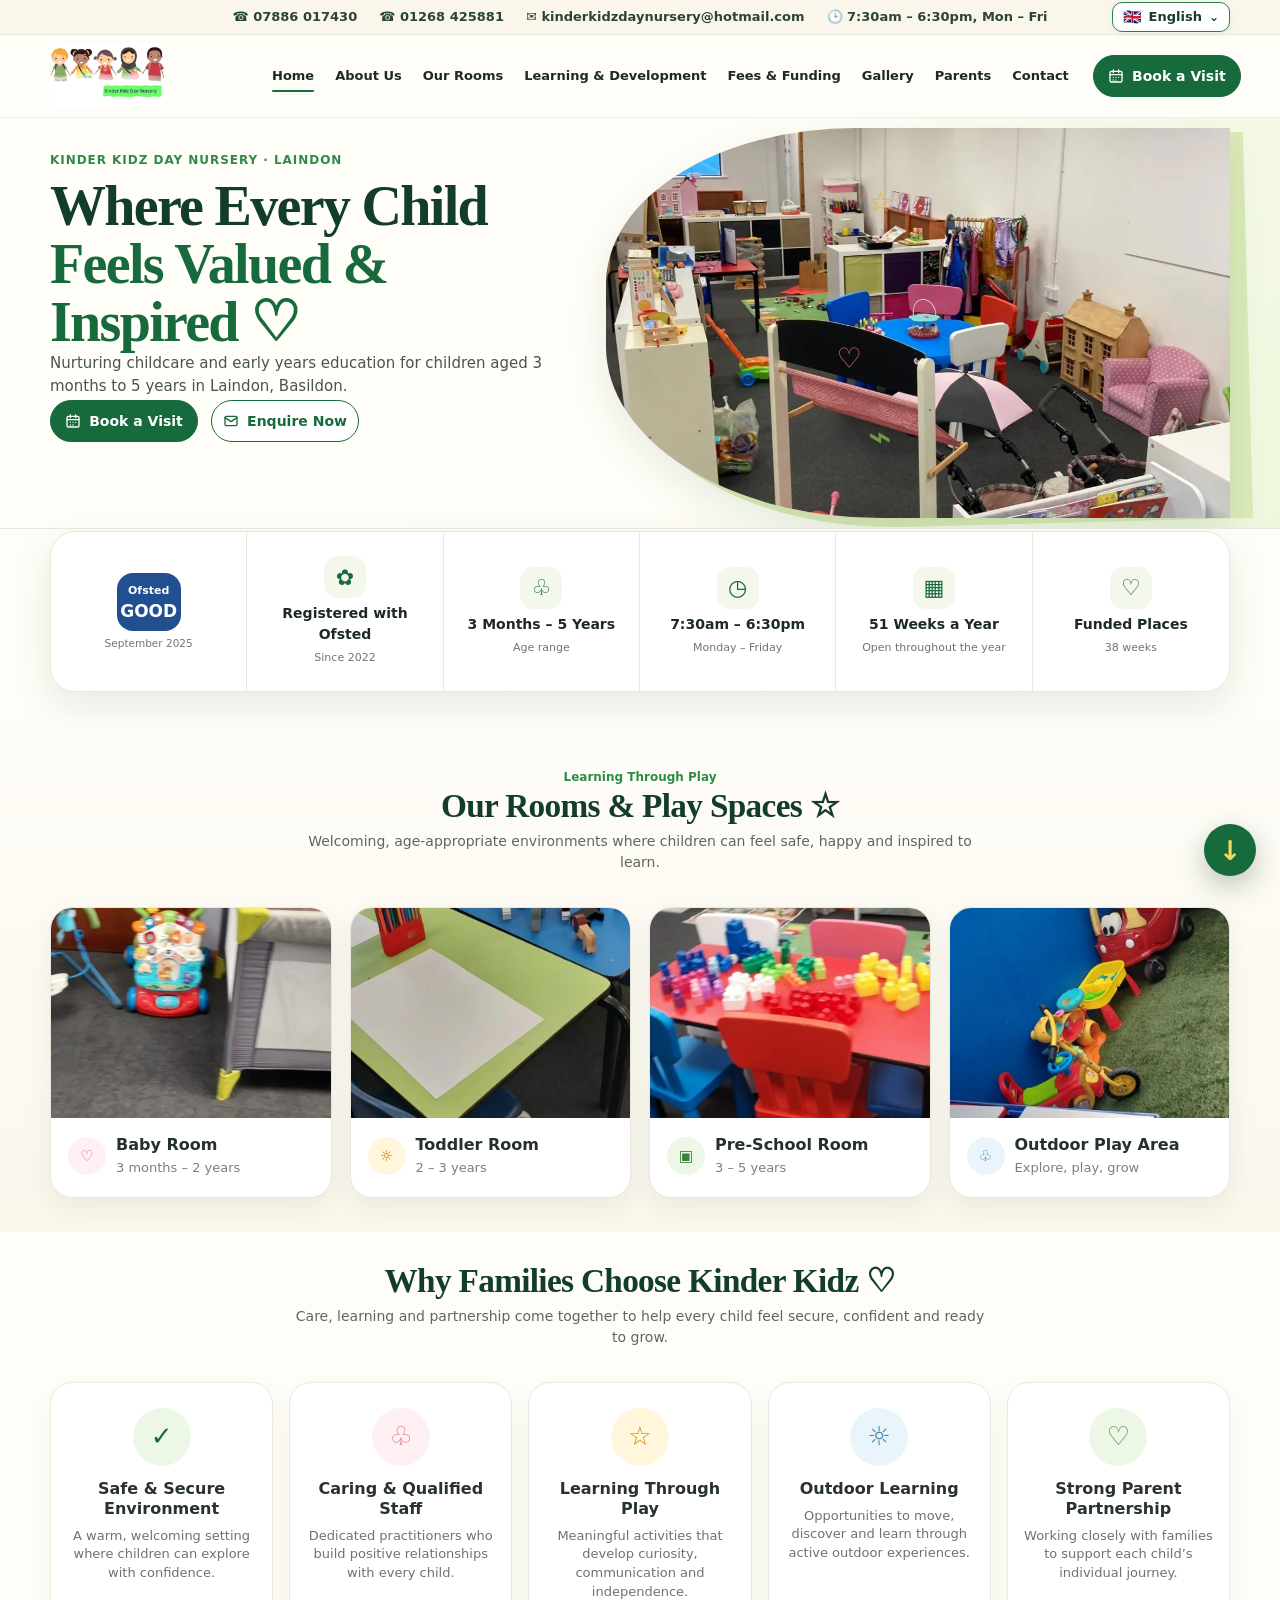
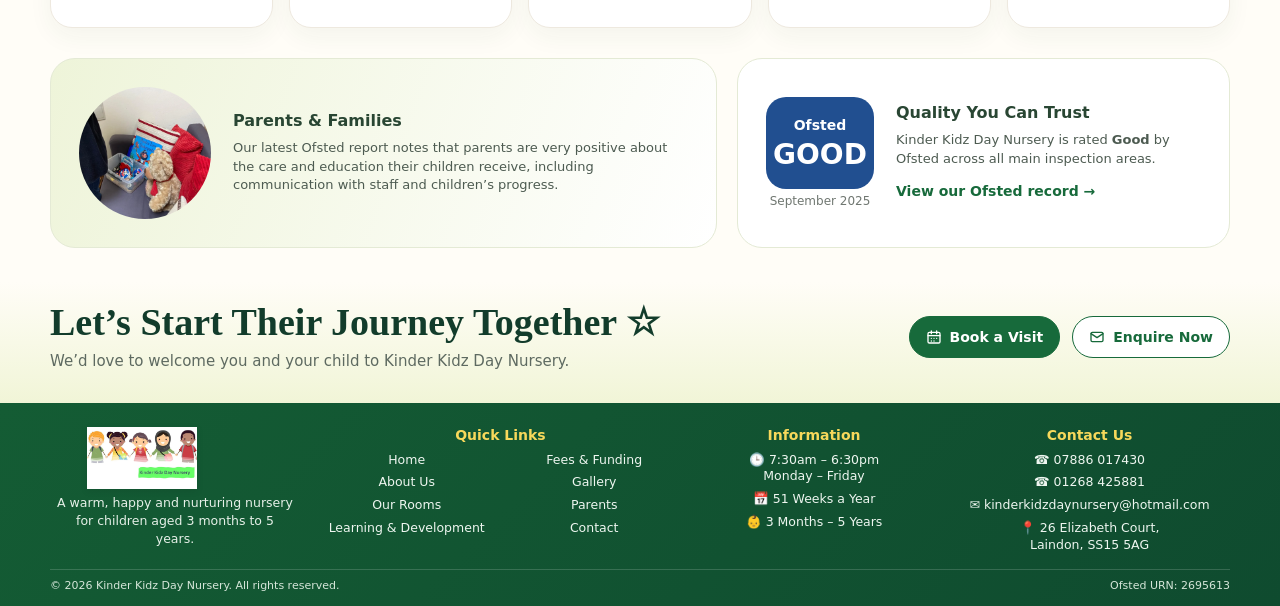
==== commit cccc1e7a: "Add files via upload" ====
--- a/index.html
+++ b/index.html
@@ -1302,52 +1302,91 @@
 </style>
 
 
-<style id="kk-home-desktop-language-alignment-v56">
-/* HOME PAGE — DESKTOP ONLY.
-   Keep French / Spanish / Portuguese / Polish in the exact same vertical
-   hero slots as the approved English version. Mobile/tablet are untouched. */
+
+
+<style id="kk-home-desktop-english-master-v57">
+/* HOME PAGE — DESKTOP ONLY
+   The approved English hero is the master layout.
+   Every language uses the same title slot, paragraph slot and button position.
+   Mobile/tablet rules are not changed. */
 @media (min-width:981px){
-  html:not([data-kk-lang="en"]) body.page-home .hero-copy{
+
+  body.page-home .hero-copy{
     display:block!important;
-    min-height:0!important;
-    padding-top:18px!important;
-  }
-
-  /* English uses three headline rows. Reserve the same headline height for
-     every translated desktop title, even when its font is slightly smaller. */
-  html:not([data-kk-lang="en"]) body.page-home #kkHeroTitle{
+    align-self:start!important;
+    padding-top:34px!important;
+    margin:0!important;
+  }
+
+  body.page-home .eyebrow{
+    margin:0 0 9px!important;
+  }
+
+  /* Exactly three headline rows for every language.
+     Fixed row height keeps everything below in the English position. */
+  body.page-home #kkHeroTitle{
     display:block!important;
-    height:190px!important;
-    min-height:190px!important;
-    max-height:190px!important;
+    width:560px!important;
+    max-width:560px!important;
+    height:175px!important;
+    min-height:175px!important;
+    max-height:175px!important;
     margin:0!important;
-    max-width:560px!important;
+    padding:0!important;
+    line-height:58px!important;
     overflow:visible!important;
   }
 
-  html:not([data-kk-lang="en"]) body.page-home #kkHeroTitle .kk-title-line{
+  body.page-home #kkHeroTitle .kk-title-line{
     display:block!important;
+    height:58px!important;
+    line-height:58px!important;
     white-space:nowrap!important;
-  }
-
-  /* Match the English two-line description slot and its spacing. */
-  html:not([data-kk-lang="en"]) body.page-home .hero-copy>p{
+    margin:0!important;
+    padding:0!important;
+  }
+
+  /* English remains the visual master size. Translations only shrink enough
+     to preserve the same three rows — never larger than English. */
+  html[data-kk-lang="en"] body.page-home #kkHeroTitle{font-size:56px!important;}
+  html[data-kk-lang="fr"] body.page-home #kkHeroTitle{font-size:52px!important;}
+  html[data-kk-lang="es"] body.page-home #kkHeroTitle{font-size:52px!important;}
+  html[data-kk-lang="pt"] body.page-home #kkHeroTitle{font-size:51px!important;}
+  html[data-kk-lang="pl"] body.page-home #kkHeroTitle{font-size:49px!important;}
+
+  /* Same two-line description area as English. */
+  body.page-home .hero-copy>p{
     display:block!important;
-    height:56px!important;
-    min-height:56px!important;
-    max-height:56px!important;
-    margin:24px 0 28px!important;
-    max-width:560px!important;
-    font-size:18px!important;
-    line-height:1.55!important;
-  }
-
-  /* Buttons now start at one fixed position for every language. */
-  html:not([data-kk-lang="en"]) body.page-home .hero-copy>.hero-actions{
+    width:520px!important;
+    max-width:520px!important;
+    height:48px!important;
+    min-height:48px!important;
+    max-height:48px!important;
+    margin:15px 0 20px!important;
+    padding:0!important;
+    font-size:16px!important;
+    line-height:24px!important;
+    overflow:visible!important;
+  }
+
+  /* Same button row position for English, French, Spanish, Portuguese & Polish. */
+  body.page-home .hero-copy>.hero-actions{
     display:flex!important;
+    align-items:center!important;
+    flex-wrap:nowrap!important;
+    gap:13px!important;
+    width:auto!important;
     margin:0!important;
-    gap:13px!important;
-    align-items:center!important;
+    padding:0!important;
+  }
+
+  body.page-home .hero-copy>.hero-actions .btn{
+    width:148px!important;
+    min-width:148px!important;
+    height:42px!important;
+    min-height:42px!important;
+    padding:0 12px!important;
+    font-size:14px!important;
   }
 }
 </style>
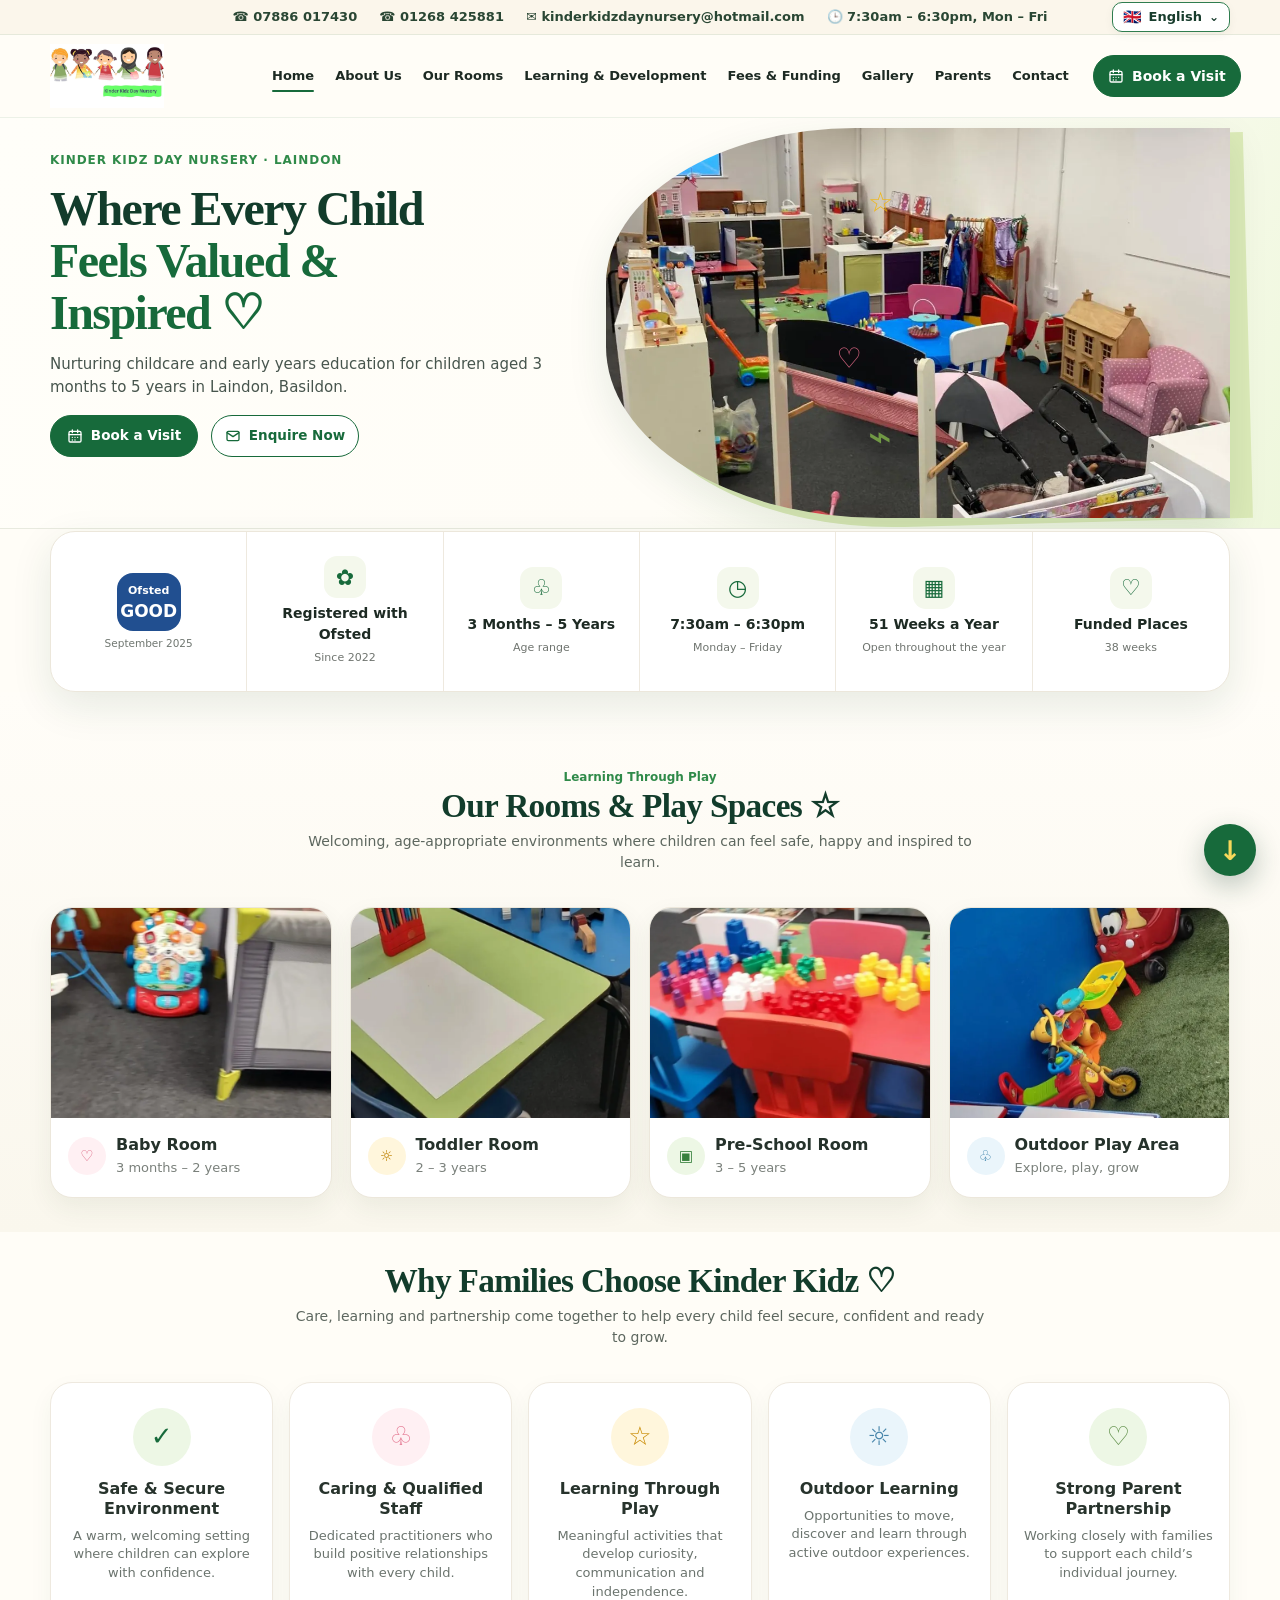
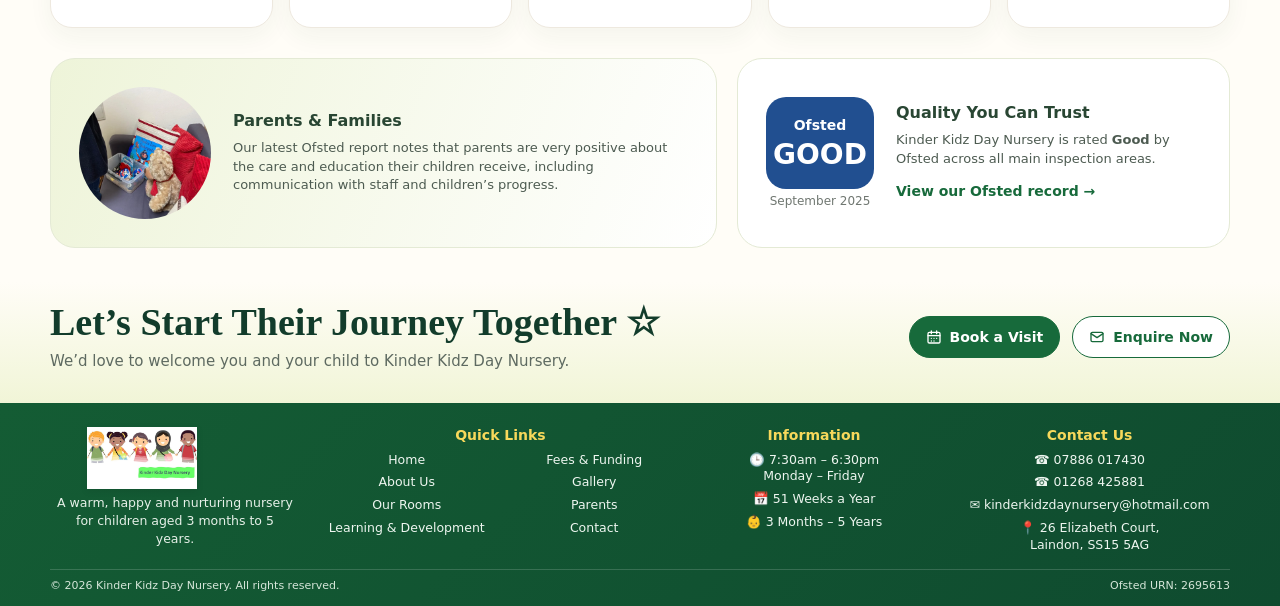
==== commit 0b5b46aa: "Add files via upload" ====
--- a/index.html
+++ b/index.html
@@ -1304,78 +1304,92 @@
 
 
 
-<style id="kk-home-desktop-english-master-v57">
+
+
+<style id="kk-home-desktop-compact-consistent-v58">
 /* HOME PAGE — DESKTOP ONLY
-   The approved English hero is the master layout.
-   Every language uses the same title slot, paragraph slot and button position.
-   Mobile/tablet rules are not changed. */
+   Smaller, cleaner hero title.
+   Every language is locked to the same vertical structure and button position.
+   Mobile/tablet styling is untouched. */
 @media (min-width:981px){
 
   body.page-home .hero-copy{
-    display:block!important;
+    display:grid!important;
+    grid-template-rows:17px 156px 48px 42px!important;
+    row-gap:14px!important;
+    align-content:start!important;
     align-self:start!important;
     padding-top:34px!important;
     margin:0!important;
-  }
-
-  body.page-home .eyebrow{
-    margin:0 0 9px!important;
-  }
-
-  /* Exactly three headline rows for every language.
-     Fixed row height keeps everything below in the English position. */
+    min-height:0!important;
+  }
+
+  body.page-home .hero-copy>.eyebrow{
+    align-self:start!important;
+    margin:0!important;
+    padding:0!important;
+    line-height:17px!important;
+  }
+
   body.page-home #kkHeroTitle{
     display:block!important;
+    align-self:start!important;
     width:560px!important;
     max-width:560px!important;
-    height:175px!important;
-    min-height:175px!important;
-    max-height:175px!important;
+    height:156px!important;
+    min-height:156px!important;
+    max-height:156px!important;
     margin:0!important;
     padding:0!important;
-    line-height:58px!important;
+    line-height:52px!important;
     overflow:visible!important;
+    letter-spacing:-.032em!important;
   }
 
   body.page-home #kkHeroTitle .kk-title-line{
     display:block!important;
-    height:58px!important;
-    line-height:58px!important;
+    height:52px!important;
+    line-height:52px!important;
     white-space:nowrap!important;
     margin:0!important;
     padding:0!important;
   }
 
-  /* English remains the visual master size. Translations only shrink enough
-     to preserve the same three rows — never larger than English. */
-  html[data-kk-lang="en"] body.page-home #kkHeroTitle{font-size:56px!important;}
-  html[data-kk-lang="fr"] body.page-home #kkHeroTitle{font-size:52px!important;}
-  html[data-kk-lang="es"] body.page-home #kkHeroTitle{font-size:52px!important;}
-  html[data-kk-lang="pt"] body.page-home #kkHeroTitle{font-size:51px!important;}
-  html[data-kk-lang="pl"] body.page-home #kkHeroTitle{font-size:49px!important;}
-
-  /* Same two-line description area as English. */
+  /* The English title is deliberately smaller than before.
+     Long translations shrink only enough to keep the same 3-row structure. */
+  html[data-kk-lang="en"] body.page-home #kkHeroTitle{font-size:48px!important;}
+  html[data-kk-lang="fr"] body.page-home #kkHeroTitle{font-size:43px!important;}
+  html[data-kk-lang="es"] body.page-home #kkHeroTitle{font-size:46px!important;}
+  html[data-kk-lang="pt"] body.page-home #kkHeroTitle{font-size:45px!important;}
+  html[data-kk-lang="pl"] body.page-home #kkHeroTitle{font-size:42px!important;}
+
+  /* Fixed two-line description slot for every language. */
   body.page-home .hero-copy>p{
+    align-self:start!important;
     display:block!important;
     width:520px!important;
     max-width:520px!important;
     height:48px!important;
     min-height:48px!important;
     max-height:48px!important;
-    margin:15px 0 20px!important;
+    margin:0!important;
     padding:0!important;
     font-size:16px!important;
     line-height:24px!important;
     overflow:visible!important;
   }
 
-  /* Same button row position for English, French, Spanish, Portuguese & Polish. */
+  /* The two buttons now sit on exactly the same horizontal/vertical line
+     in English, French, Spanish, Portuguese and Polish. */
   body.page-home .hero-copy>.hero-actions{
+    align-self:start!important;
     display:flex!important;
     align-items:center!important;
     flex-wrap:nowrap!important;
     gap:13px!important;
     width:auto!important;
+    height:42px!important;
+    min-height:42px!important;
     margin:0!important;
     padding:0!important;
   }
@@ -1385,8 +1399,11 @@
     min-width:148px!important;
     height:42px!important;
     min-height:42px!important;
-    padding:0 12px!important;
-    font-size:14px!important;
+    margin:0!important;
+    padding:0 11px!important;
+    font-size:13.5px!important;
+    line-height:1!important;
+    white-space:nowrap!important;
   }
 }
 </style>
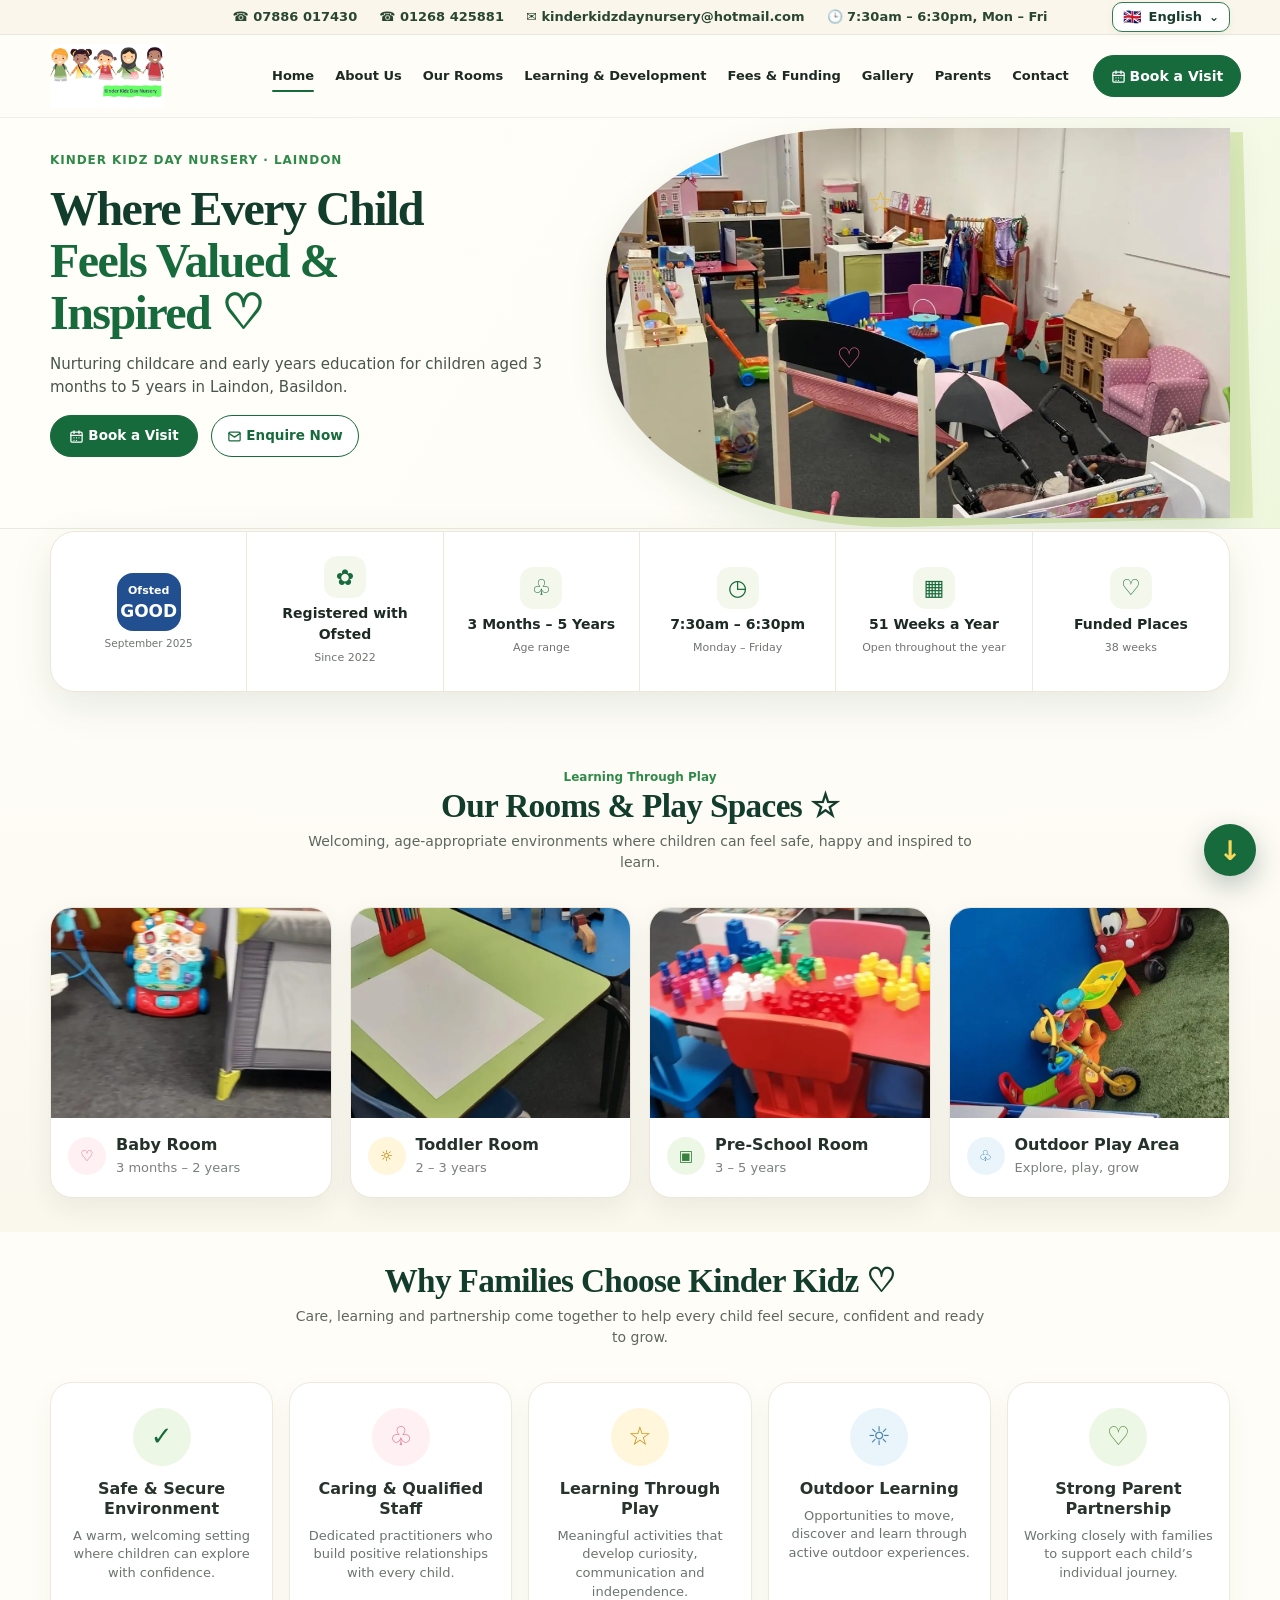
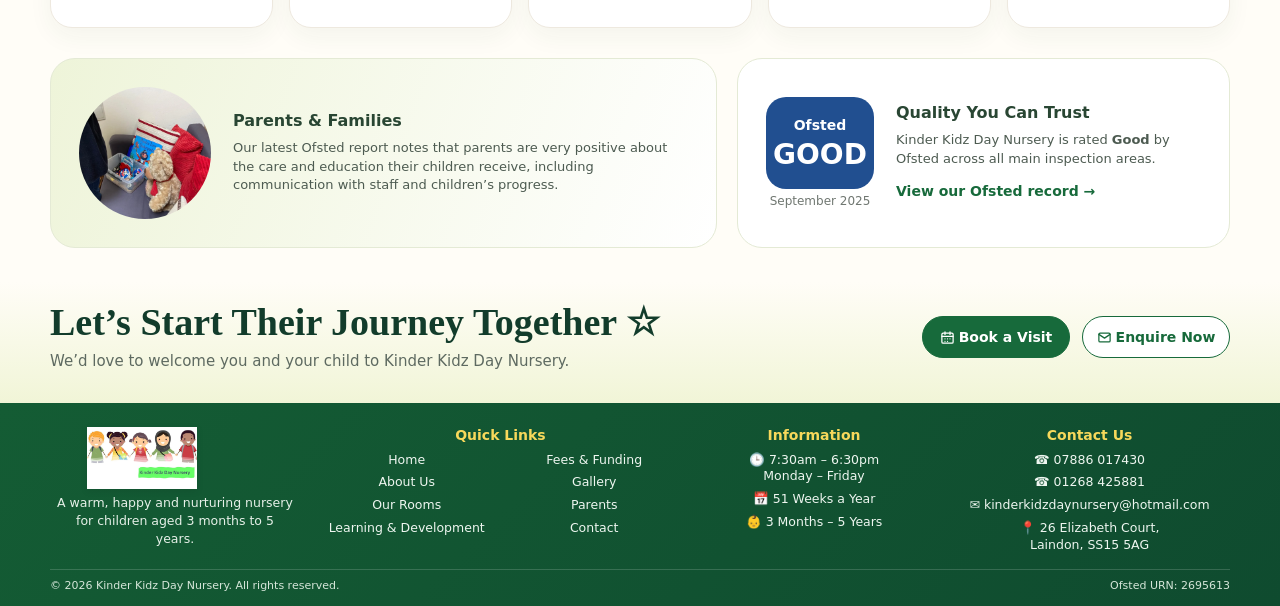
==== commit 21015aa9: "Add files via upload" ====
--- a/index.html
+++ b/index.html
@@ -1408,6 +1408,34 @@
 }
 </style>
 
+
+<style id="kk-desktop-header-font-consistency-v75">
+/* v75 — DESKTOP HEADER TYPOGRAPHY ONLY.
+   One shared header scale across all eight pages and all five languages.
+   Mobile/tablet rules are deliberately untouched. */
+@media (min-width:981px){
+  body .topbar .container{
+    font-size:13px!important;
+  }
+  body header .navlinks,
+  body .navlinks{
+    font-size:13px!important;
+  }
+  body header .navlinks a,
+  body .navlinks a{
+    font-size:13px!important;
+  }
+  body header .header-visit,
+  body header .nav>.btn.primary.desktop-only{
+    font-size:14px!important;
+  }
+  body .kk-lang-desktop .kk-lang-toggle,
+  body .kk-lang-desktop .kk-current-name,
+  body .kk-lang-desktop .kk-lang-option{
+    font-size:13px!important;
+  }
+}
+</style>
 </head>
 <body class="page-home notranslate" translate="no">
 <div class="topbar">
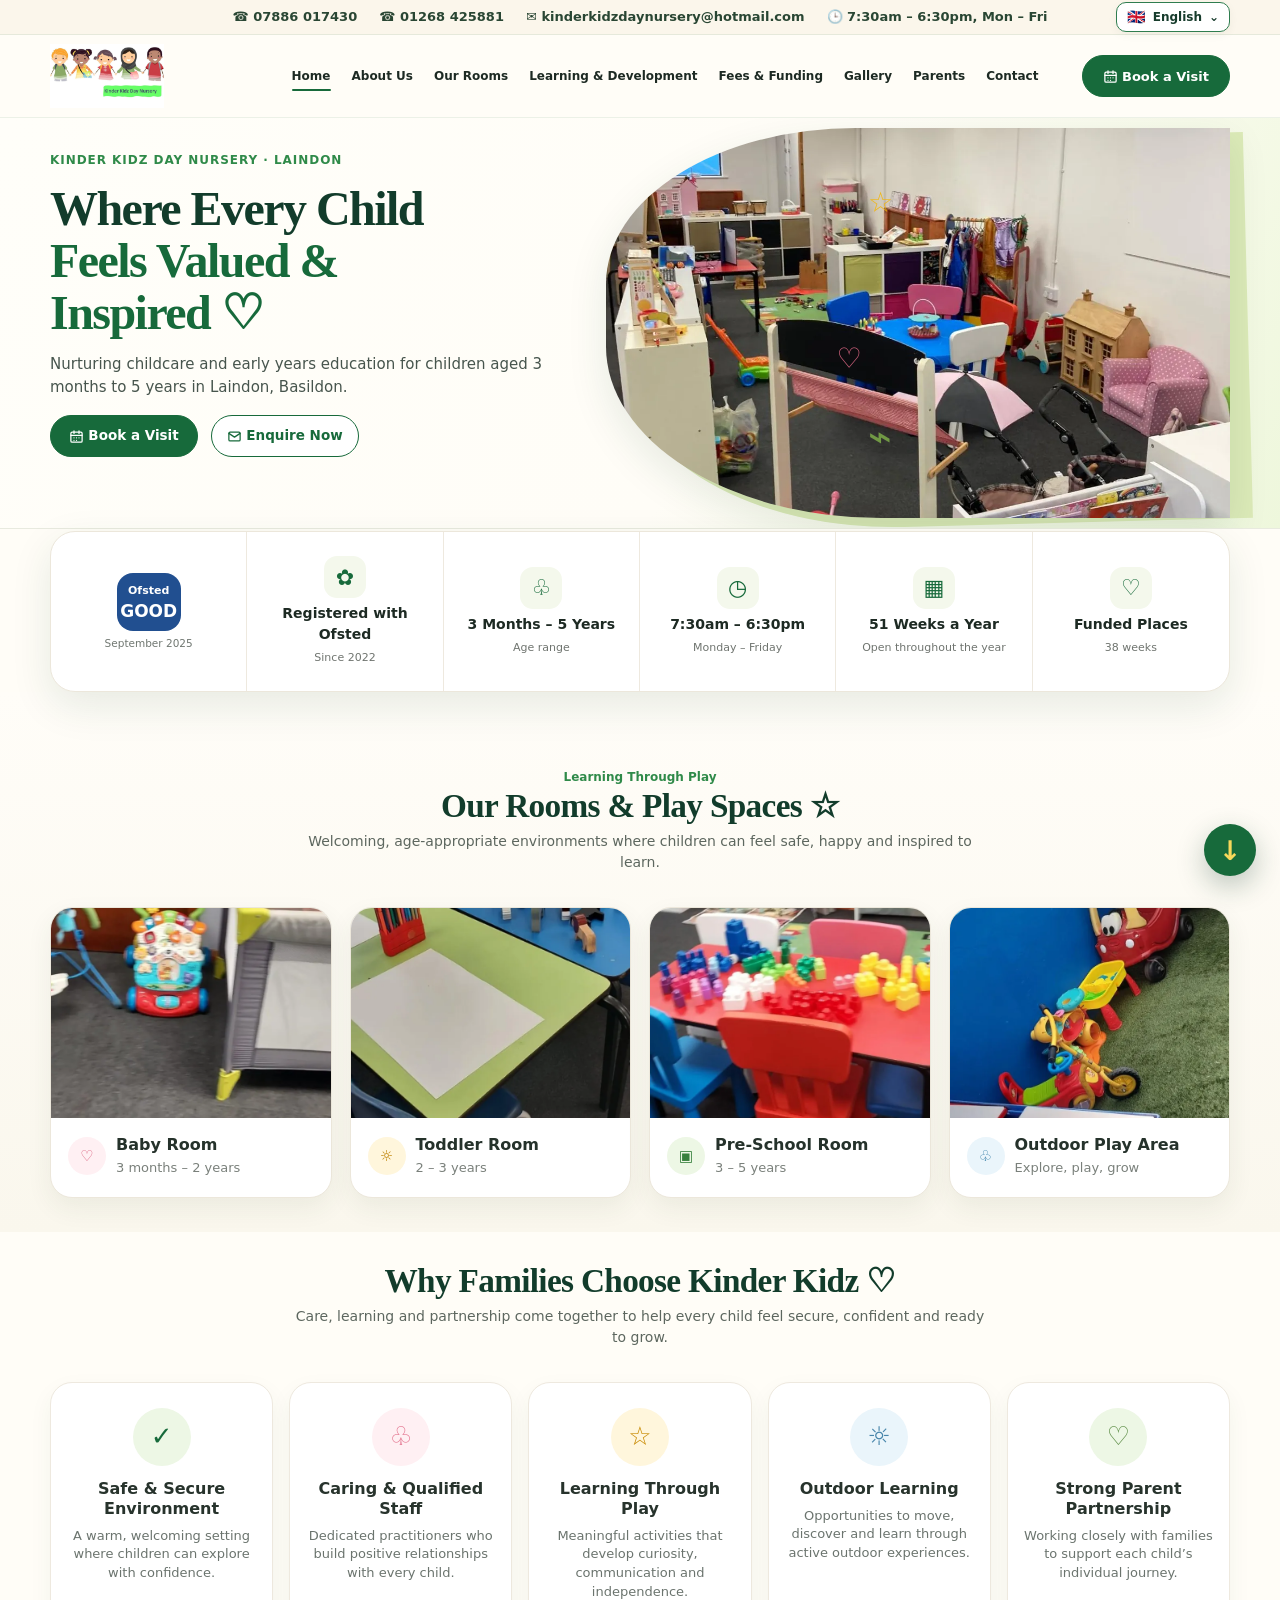
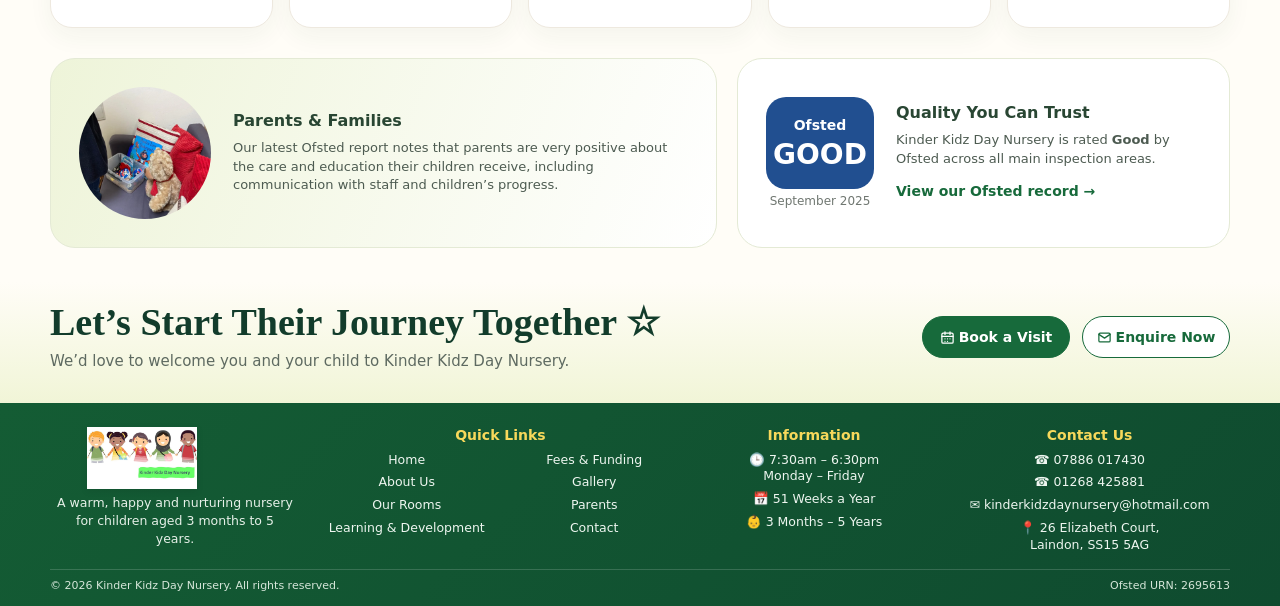
==== commit abfed818: "Add files via upload" ====
--- a/index.html
+++ b/index.html
@@ -1409,30 +1409,31 @@
 </style>
 
 
-<style id="kk-desktop-header-font-consistency-v75">
-/* v75 — DESKTOP HEADER TYPOGRAPHY ONLY.
-   One shared header scale across all eight pages and all five languages.
-   Mobile/tablet rules are deliberately untouched. */
+
+<style id="kk-desktop-header-font-consistency-v76">
+/* v76 — DESKTOP HEADER TYPOGRAPHY ONLY.
+   Matches the smaller recent desktop header scale.
+   No mobile/tablet rules and no JavaScript changes. */
 @media (min-width:981px){
   body .topbar .container{
     font-size:13px!important;
   }
   body header .navlinks,
   body .navlinks{
-    font-size:13px!important;
+    font-size:12px!important;
   }
   body header .navlinks a,
   body .navlinks a{
-    font-size:13px!important;
+    font-size:12px!important;
   }
   body header .header-visit,
   body header .nav>.btn.primary.desktop-only{
-    font-size:14px!important;
+    font-size:13px!important;
   }
   body .kk-lang-desktop .kk-lang-toggle,
   body .kk-lang-desktop .kk-current-name,
   body .kk-lang-desktop .kk-lang-option{
-    font-size:13px!important;
+    font-size:12px!important;
   }
 }
 </style>
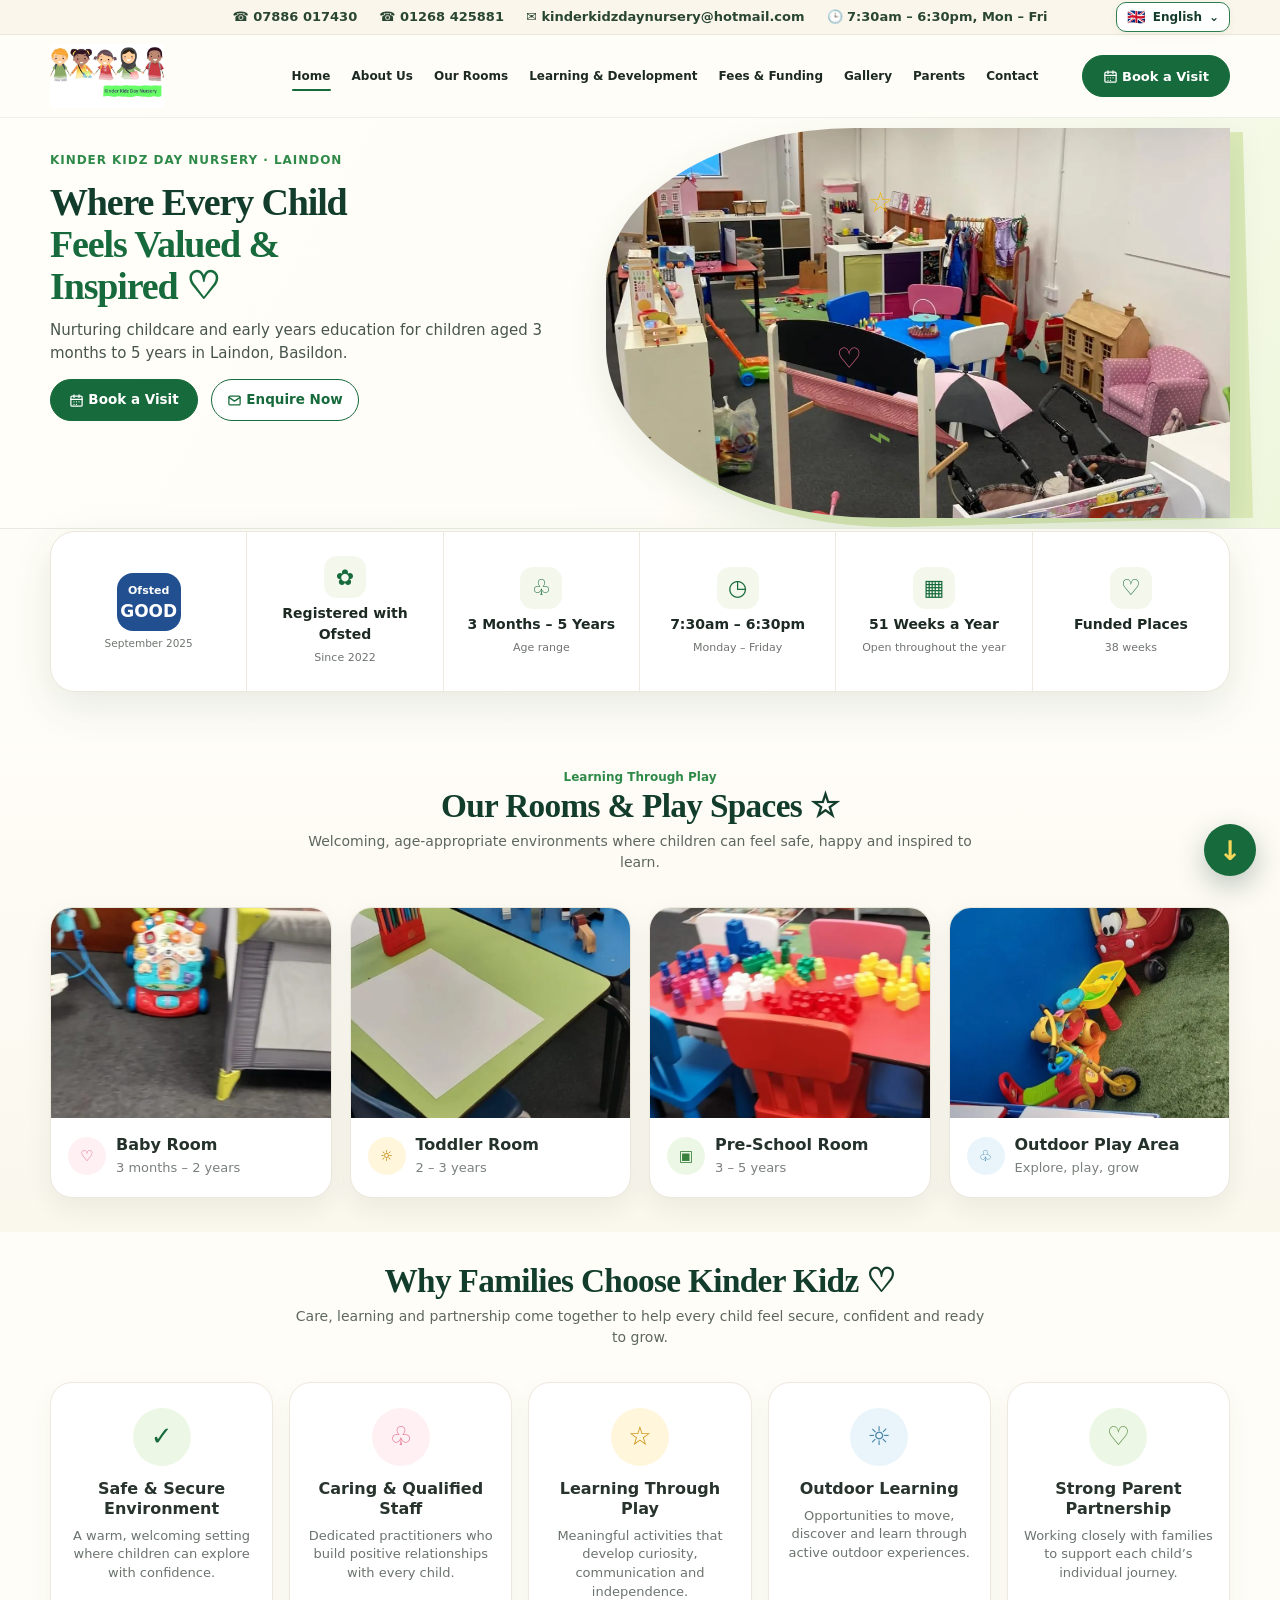
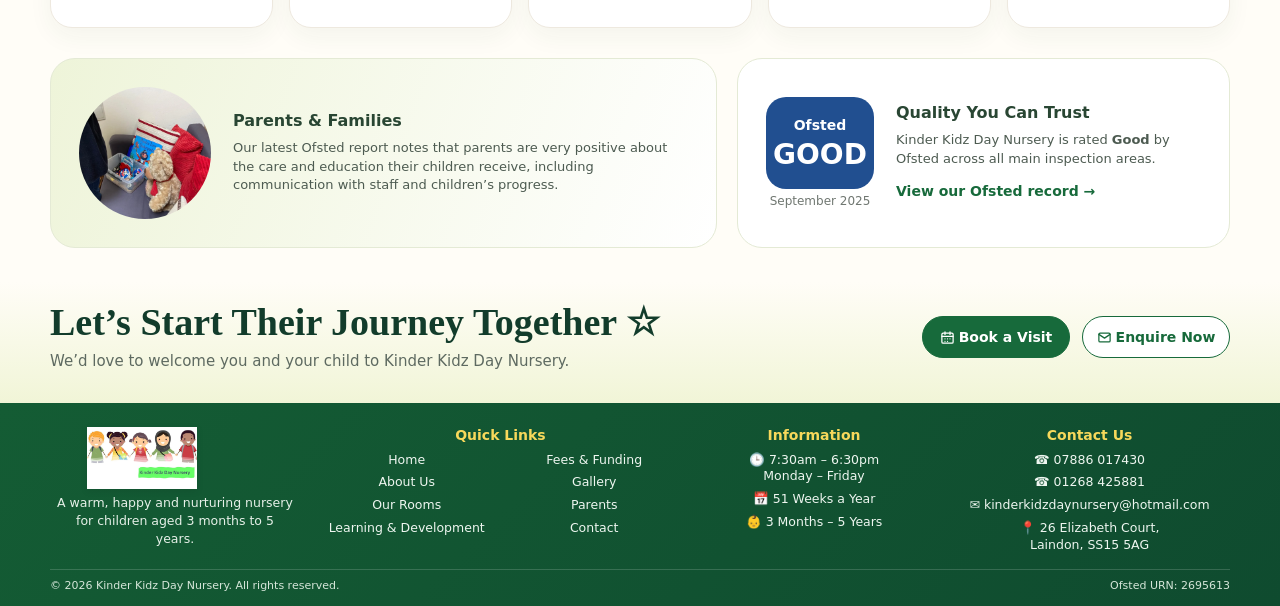
==== commit 2f514be5: "Add files via upload" ====
--- a/index.html
+++ b/index.html
@@ -1300,23 +1300,44 @@
   }
 }
 </style>
-
-
-
-
-
-
-<style id="kk-home-desktop-compact-consistent-v58">
-/* HOME PAGE — DESKTOP ONLY
-   Smaller, cleaner hero title.
-   Every language is locked to the same vertical structure and button position.
-   Mobile/tablet styling is untouched. */
+<style id="kk-desktop-header-font-consistency-v76">
+/* v76 — DESKTOP HEADER TYPOGRAPHY ONLY.
+   Matches the smaller recent desktop header scale.
+   No mobile/tablet rules and no JavaScript changes. */
 @media (min-width:981px){
-
+  body .topbar .container{
+    font-size:13px!important;
+  }
+  body header .navlinks,
+  body .navlinks{
+    font-size:12px!important;
+  }
+  body header .navlinks a,
+  body .navlinks a{
+    font-size:12px!important;
+  }
+  body header .header-visit,
+  body header .nav>.btn.primary.desktop-only{
+    font-size:13px!important;
+  }
+  body .kk-lang-desktop .kk-lang-toggle,
+  body .kk-lang-desktop .kk-current-name,
+  body .kk-lang-desktop .kk-lang-option{
+    font-size:12px!important;
+  }
+}
+</style>
+
+<style id="kk-home-desktop-title-consistent-v77">
+/* v77 — HOME PAGE, DESKTOP ONLY.
+   One clean rule replaces the older language-by-language desktop title sizing.
+   All five languages now use the same title scale and the same fixed vertical
+   structure. Mobile/tablet rules are intentionally untouched. */
+@media (min-width:981px){
   body.page-home .hero-copy{
     display:grid!important;
-    grid-template-rows:17px 156px 48px 42px!important;
-    row-gap:14px!important;
+    grid-template-rows:17px 126px 48px 42px!important;
+    row-gap:12px!important;
     align-content:start!important;
     align-self:start!important;
     padding-top:34px!important;
@@ -1331,39 +1352,32 @@
     line-height:17px!important;
   }
 
+  /* SAME title size for English, French, Spanish, Portuguese and Polish. */
   body.page-home #kkHeroTitle{
     display:block!important;
     align-self:start!important;
     width:560px!important;
     max-width:560px!important;
-    height:156px!important;
-    min-height:156px!important;
-    max-height:156px!important;
+    height:126px!important;
+    min-height:126px!important;
+    max-height:126px!important;
     margin:0!important;
     padding:0!important;
-    line-height:52px!important;
+    font-size:38px!important;
+    line-height:42px!important;
+    letter-spacing:-.03em!important;
     overflow:visible!important;
-    letter-spacing:-.032em!important;
   }
 
   body.page-home #kkHeroTitle .kk-title-line{
     display:block!important;
-    height:52px!important;
-    line-height:52px!important;
+    height:42px!important;
+    line-height:42px!important;
     white-space:nowrap!important;
     margin:0!important;
     padding:0!important;
   }
 
-  /* The English title is deliberately smaller than before.
-     Long translations shrink only enough to keep the same 3-row structure. */
-  html[data-kk-lang="en"] body.page-home #kkHeroTitle{font-size:48px!important;}
-  html[data-kk-lang="fr"] body.page-home #kkHeroTitle{font-size:43px!important;}
-  html[data-kk-lang="es"] body.page-home #kkHeroTitle{font-size:46px!important;}
-  html[data-kk-lang="pt"] body.page-home #kkHeroTitle{font-size:45px!important;}
-  html[data-kk-lang="pl"] body.page-home #kkHeroTitle{font-size:42px!important;}
-
-  /* Fixed two-line description slot for every language. */
   body.page-home .hero-copy>p{
     align-self:start!important;
     display:block!important;
@@ -1379,8 +1393,6 @@
     overflow:visible!important;
   }
 
-  /* The two buttons now sit on exactly the same horizontal/vertical line
-     in English, French, Spanish, Portuguese and Polish. */
   body.page-home .hero-copy>.hero-actions{
     align-self:start!important;
     display:flex!important;
@@ -1406,37 +1418,26 @@
     white-space:nowrap!important;
   }
 }
+
+/* Same compact title size used by the completed recent pages on laptop widths. */
+@media (min-width:981px) and (max-width:1199px){
+  body.page-home .hero-copy{
+    grid-template-rows:17px 120px 48px 42px!important;
+  }
+  body.page-home #kkHeroTitle{
+    height:120px!important;
+    min-height:120px!important;
+    max-height:120px!important;
+    font-size:36px!important;
+    line-height:40px!important;
+  }
+  body.page-home #kkHeroTitle .kk-title-line{
+    height:40px!important;
+    line-height:40px!important;
+  }
+}
 </style>
 
-
-
-<style id="kk-desktop-header-font-consistency-v76">
-/* v76 — DESKTOP HEADER TYPOGRAPHY ONLY.
-   Matches the smaller recent desktop header scale.
-   No mobile/tablet rules and no JavaScript changes. */
-@media (min-width:981px){
-  body .topbar .container{
-    font-size:13px!important;
-  }
-  body header .navlinks,
-  body .navlinks{
-    font-size:12px!important;
-  }
-  body header .navlinks a,
-  body .navlinks a{
-    font-size:12px!important;
-  }
-  body header .header-visit,
-  body header .nav>.btn.primary.desktop-only{
-    font-size:13px!important;
-  }
-  body .kk-lang-desktop .kk-lang-toggle,
-  body .kk-lang-desktop .kk-current-name,
-  body .kk-lang-desktop .kk-lang-option{
-    font-size:12px!important;
-  }
-}
-</style>
 </head>
 <body class="page-home notranslate" translate="no">
 <div class="topbar">
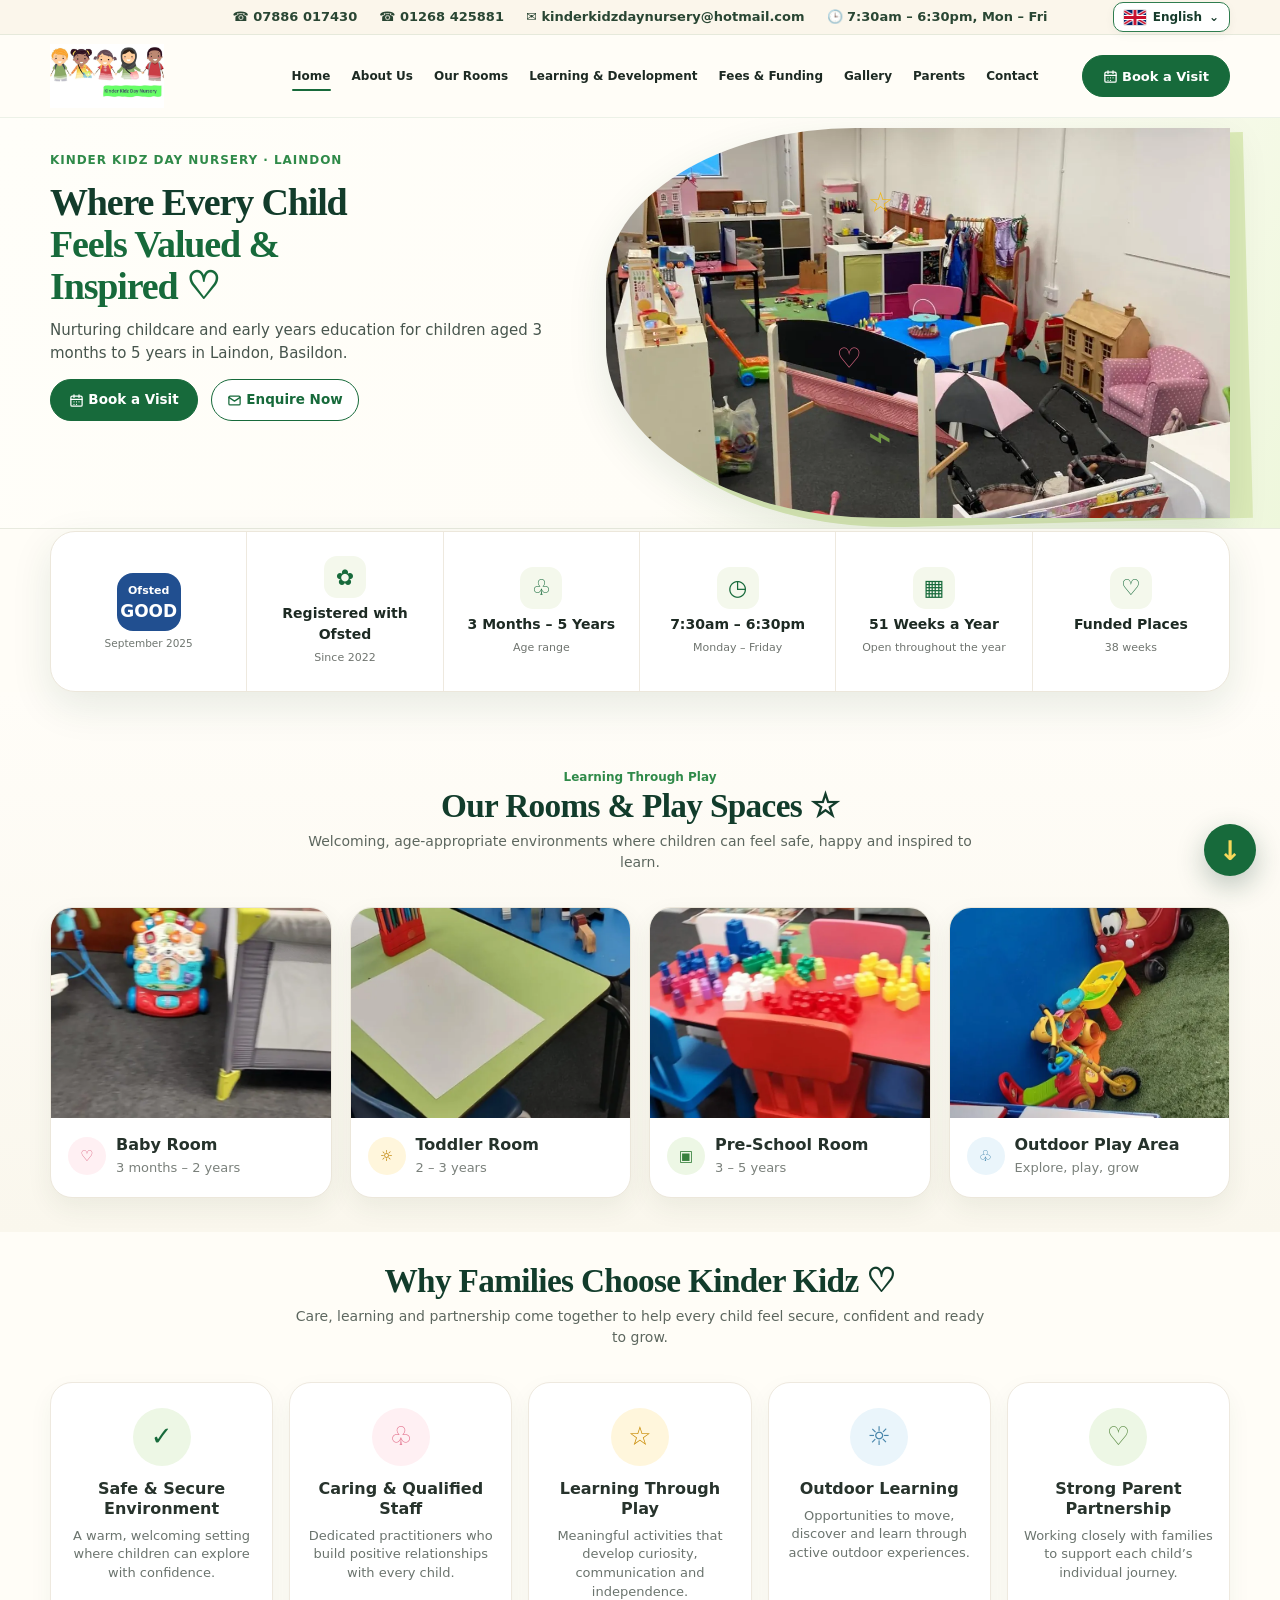
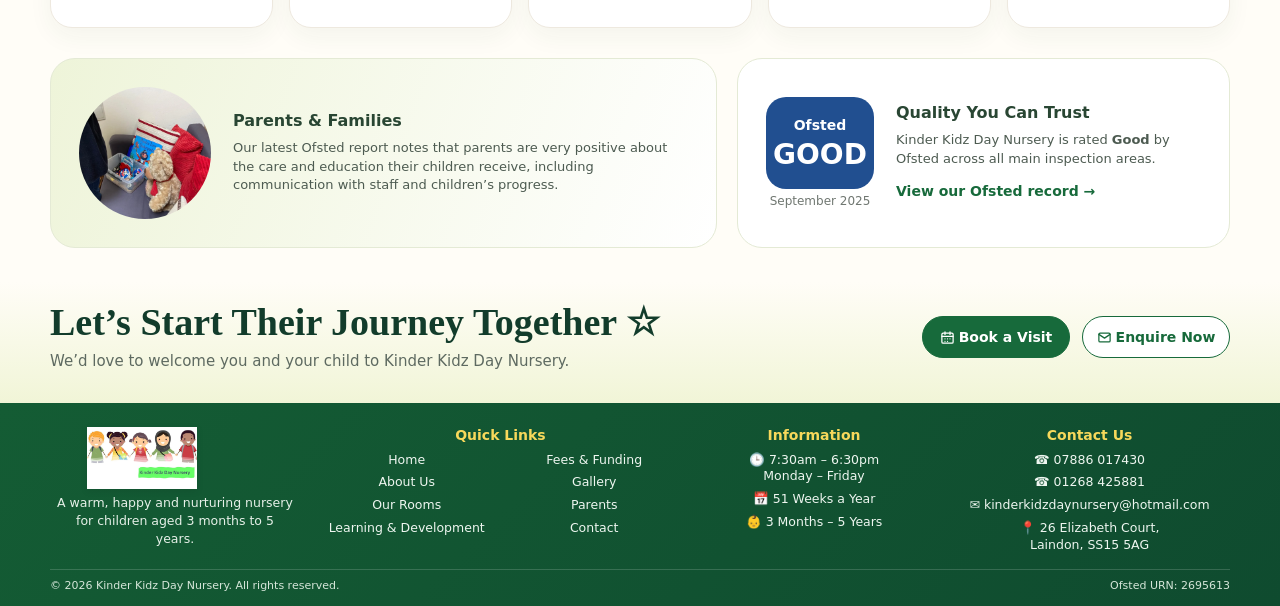
==== commit d6faa73f: "Add files via upload" ====
--- a/index.html
+++ b/index.html
@@ -1692,4 +1692,5 @@
 })();
 </script>
 
+<link rel="stylesheet" href="css/tablet-portrait.css" data-kk-tablet-portrait="1">
 </body></html>
--- a/css/language.css
+++ b/css/language.css
@@ -5,7 +5,14 @@
 .kk-lang-mobile{display:none}
 .topbar .container{position:relative}
 .kk-lang-toggle{box-sizing:border-box;height:30px;min-width:112px;padding:0 10px;border:1.5px solid #2f7d4f;border-radius:10px;background:#fff;color:#173c2c;display:flex;align-items:center;justify-content:center;gap:7px;font:800 12px/1 inherit;cursor:pointer;white-space:nowrap;box-shadow:0 3px 10px rgba(20,60,44,.05)}
-.kk-current-flag{font-size:15px}.kk-current-name{white-space:nowrap}.kk-lang-chevron{font-size:12px;transition:.18s}.kk-language-picker.open .kk-lang-chevron{transform:rotate(180deg)}
+.kk-current-flag,.kk-lang-option>span:first-child{display:inline-block;width:22px;height:15px;min-width:22px;background-position:center;background-repeat:no-repeat;background-size:cover;border-radius:2px;box-shadow:0 0 0 1px rgba(0,0,0,.12);font-size:0;line-height:0;color:transparent;overflow:hidden}
+.kk-current-flag{flex:0 0 22px}
+html[data-kk-lang="en"] .kk-current-flag,.kk-lang-option[data-lang="en"]>span:first-child{background-image:url("[data-uri]")}
+html[data-kk-lang="fr"] .kk-current-flag,.kk-lang-option[data-lang="fr"]>span:first-child{background-image:url("[data-uri]")}
+html[data-kk-lang="es"] .kk-current-flag,.kk-lang-option[data-lang="es"]>span:first-child{background-image:url("[data-uri]")}
+html[data-kk-lang="pt"] .kk-current-flag,.kk-lang-option[data-lang="pt"]>span:first-child{background-image:url("[data-uri]")}
+html[data-kk-lang="pl"] .kk-current-flag,.kk-lang-option[data-lang="pl"]>span:first-child{background-image:url("[data-uri]")}
+.kk-current-name{white-space:nowrap}.kk-lang-chevron{font-size:12px;transition:.18s}.kk-language-picker.open .kk-lang-chevron{transform:rotate(180deg)}
 .kk-lang-menu{position:absolute;right:0;top:calc(100% + 7px);width:164px;padding:7px;background:#fff;border:1px solid #e5e9df;border-radius:12px;box-shadow:0 15px 34px rgba(18,58,39,.16);display:none;z-index:1000}
 .kk-language-picker.open .kk-lang-menu{display:grid}
 .kk-lang-option{width:100%;height:34px;border:0;background:transparent;border-radius:8px;padding:0 8px;display:grid;grid-template-columns:24px 1fr 16px;align-items:center;text-align:left;gap:6px;font:700 12px/1 inherit;color:#21352a;cursor:pointer}.kk-lang-option:hover,.kk-lang-option.active{background:#f0f6ec}.kk-lang-option b{opacity:0;color:#1c7445}.kk-lang-option.active b{opacity:1}
@@ -24,18 +31,14 @@
   body.page-home .hero-copy>.eyebrow{grid-row:1}body.page-home #kkHeroTitle{grid-row:2;margin:0!important;max-width:560px}body.page-home .hero-copy>p{grid-row:3;margin:0!important;max-width:560px}body.page-home .hero-copy>.hero-actions{grid-row:4;margin:0!important}
   html:not([data-kk-lang="en"]) body.page-about .hero-copy{display:grid!important;grid-template-rows:16px 158px 34px 82px 44px!important;row-gap:7px!important;align-content:start!important;min-height:370px!important;padding-top:22px!important}
   body.page-about .hero-copy>.eyebrow{grid-row:1}body.page-about #kkHeroTitle{grid-row:2;margin:0!important;max-width:600px}body.page-about .about-hero-mini-animation{grid-row:3!important;margin:0!important;align-self:center!important}body.page-about .mobile-hero-gap-animation{display:none!important}body.page-about .hero-copy>p{grid-row:4;margin:0!important;max-width:560px}body.page-about .hero-copy>.hero-actions{grid-row:5;margin:0!important}
-  html:not([data-kk-lang="en"]) body.page-rooms .hero-copy{display:grid!important;grid-template-rows:16px 202px 82px 44px!important;row-gap:7px!important;align-content:start!important;min-height:382px!important;padding-top:22px!important}
-  body.page-rooms .hero-copy>.eyebrow{grid-row:1}body.page-rooms #kkHeroTitle{grid-row:2;margin:0!important;max-width:600px}body.page-rooms .hero-copy>p{grid-row:3;margin:0!important;max-width:555px}body.page-rooms .hero-copy>.hero-actions{grid-row:4;margin:0!important}
   html:not([data-kk-lang="en"]) body.page-learning .hero-copy{display:grid!important;grid-template-rows:16px 174px 30px 80px 44px!important;row-gap:7px!important;align-content:start!important;min-height:386px!important;padding-top:22px!important}
   body.page-learning .hero-copy>.eyebrow{grid-row:1}body.page-learning #kkHeroTitle{grid-row:2;margin:0!important;max-width:620px}body.page-learning .learning-desktop-gap-animation{grid-row:3!important;margin:0!important;align-self:center!important;max-height:30px!important}body.page-learning .mobile-hero-gap-animation{display:none!important}body.page-learning .hero-copy>p{grid-row:4;margin:0!important;max-width:600px}body.page-learning .hero-copy>.hero-actions{grid-row:5;margin:0!important}
   html:not([data-kk-lang="en"]) body.page-fees .hero-copy{display:grid!important;grid-template-rows:16px 164px 76px 44px!important;row-gap:8px!important;align-content:start!important;min-height:350px!important;padding-top:22px!important}body.page-fees .hero-copy>.eyebrow{grid-row:1}body.page-fees #kkHeroTitle{grid-row:2;margin:0!important;max-width:560px}body.page-fees .hero-copy>.lead{grid-row:3;margin:0!important}body.page-fees .hero-copy>.hero-actions{grid-row:4;margin:0!important}
-  html:not([data-kk-lang="en"]) body.page-gallery .hero-copy{display:grid!important;grid-template-rows:16px 136px 34px 80px 44px!important;row-gap:7px!important;align-content:start!important;min-height:356px!important;padding-top:22px!important}body.page-gallery .hero-copy>.eyebrow{grid-row:1}body.page-gallery #kkHeroTitle{grid-row:2;margin:0!important;max-width:560px}body.page-gallery .gallery-title-gap{grid-row:3!important;margin:0!important;align-self:center!important}body.page-gallery .hero-copy>.lead{grid-row:4;margin:0!important}body.page-gallery .hero-copy>.hero-actions{grid-row:5;margin:0!important}
   html:not([data-kk-lang="en"]) body.page-parents .hero-copy{display:grid!important;grid-template-rows:16px 164px 76px 44px!important;row-gap:8px!important;align-content:start!important;min-height:350px!important;padding-top:20px!important}body.page-parents .hero-copy>.eyebrow{grid-row:1}body.page-parents #kkHeroTitle{grid-row:2;margin:0!important;max-width:570px}body.page-parents .hero-copy>.lead{grid-row:3;margin:0!important}body.page-parents .hero-copy>.hero-actions{grid-row:4;margin:0!important}
   html:not([data-kk-lang="en"]) body.page-contact .hero-copy{display:grid!important;grid-template-rows:16px 128px 34px 84px 44px!important;row-gap:7px!important;align-content:start!important;min-height:350px!important;padding-top:20px!important}body.page-contact .hero-copy>.eyebrow{grid-row:1}body.page-contact #kkHeroTitle{grid-row:2;margin:0!important;max-width:560px}body.page-contact .contact-title-gap{grid-row:3!important;margin:0!important;align-self:center!important}body.page-contact .hero-copy>.lead{grid-row:4;margin:0!important}body.page-contact .hero-copy>.hero-actions{grid-row:5;margin:0!important}
   /* translated desktop title sizes: never exceed the approved English size */
   html[data-kk-lang="fr"] body.page-home #kkHeroTitle{font-size:44px!important;line-height:1!important}html[data-kk-lang="es"] body.page-home #kkHeroTitle,html[data-kk-lang="pt"] body.page-home #kkHeroTitle,html[data-kk-lang="pl"] body.page-home #kkHeroTitle{font-size:43px!important;line-height:1!important}
   html[data-kk-lang="fr"] body.page-about #kkHeroTitle,html[data-kk-lang="es"] body.page-about #kkHeroTitle,html[data-kk-lang="pt"] body.page-about #kkHeroTitle{font-size:42px!important;line-height:.99!important}html[data-kk-lang="pl"] body.page-about #kkHeroTitle{font-size:44px!important}
-  html[data-kk-lang="fr"] body.page-rooms #kkHeroTitle,html[data-kk-lang="pt"] body.page-rooms #kkHeroTitle{font-size:39px!important;line-height:.98!important}html[data-kk-lang="es"] body.page-rooms #kkHeroTitle{font-size:40px!important;line-height:.99!important}html[data-kk-lang="pl"] body.page-rooms #kkHeroTitle{font-size:42px!important;line-height:.99!important}
   html[data-kk-lang="fr"] body.page-learning #kkHeroTitle{font-size:42px!important;line-height:.99!important}html[data-kk-lang="es"] body.page-learning #kkHeroTitle{font-size:41px!important;line-height:.99!important}html[data-kk-lang="pt"] body.page-learning #kkHeroTitle{font-size:37px!important;line-height:.98!important}html[data-kk-lang="pl"] body.page-learning #kkHeroTitle{font-size:40px!important;line-height:.99!important}
   html:not([data-kk-lang="en"]) body.page-fees #kkHeroTitle{font-size:42px!important;line-height:1!important}html:not([data-kk-lang="en"]) body.page-gallery #kkHeroTitle{font-size:42px!important;line-height:1!important}html:not([data-kk-lang="en"]) body.page-parents #kkHeroTitle{font-size:41px!important;line-height:1!important}html:not([data-kk-lang="en"]) body.page-contact #kkHeroTitle{font-size:42px!important;line-height:1!important}
 }
@@ -44,7 +47,7 @@
   .kk-lang-desktop{display:none!important}.kk-lang-mobile{display:block!important;margin-left:auto;flex:0 0 auto}.menu-btn{margin-left:8px!important}
 }
 @media (max-width:620px){
-  .kk-lang-mobile .kk-lang-toggle{height:38px;min-width:98px;padding:0 8px;border-radius:12px;font-size:11.5px;gap:6px}.kk-lang-mobile .kk-current-flag{font-size:16px}.kk-lang-mobile .kk-current-name{display:none}.kk-lang-mobile .kk-lang-menu{width:154px;top:calc(100% + 8px)}
+  .kk-lang-mobile .kk-lang-toggle{height:38px;min-width:98px;padding:0 8px;border-radius:12px;font-size:11.5px;gap:6px}.kk-lang-mobile .kk-current-name{display:none}.kk-lang-mobile .kk-lang-menu{width:154px;top:calc(100% + 8px)}
   html[data-kk-lang="fr"] .btn,html[data-kk-lang="es"] .btn,html[data-kk-lang="pt"] .btn,html[data-kk-lang="pl"] .btn{font-size:12.2px!important;letter-spacing:-.01em!important}
   #kkHeroTitle{max-width:100%!important}.kk-title-line{white-space:nowrap}
   html[data-kk-lang="fr"] body.page-home #kkHeroTitle,html[data-kk-lang="es"] body.page-home #kkHeroTitle,html[data-kk-lang="pt"] body.page-home #kkHeroTitle,html[data-kk-lang="pl"] body.page-home #kkHeroTitle{font-size:32px!important;line-height:1.03!important}
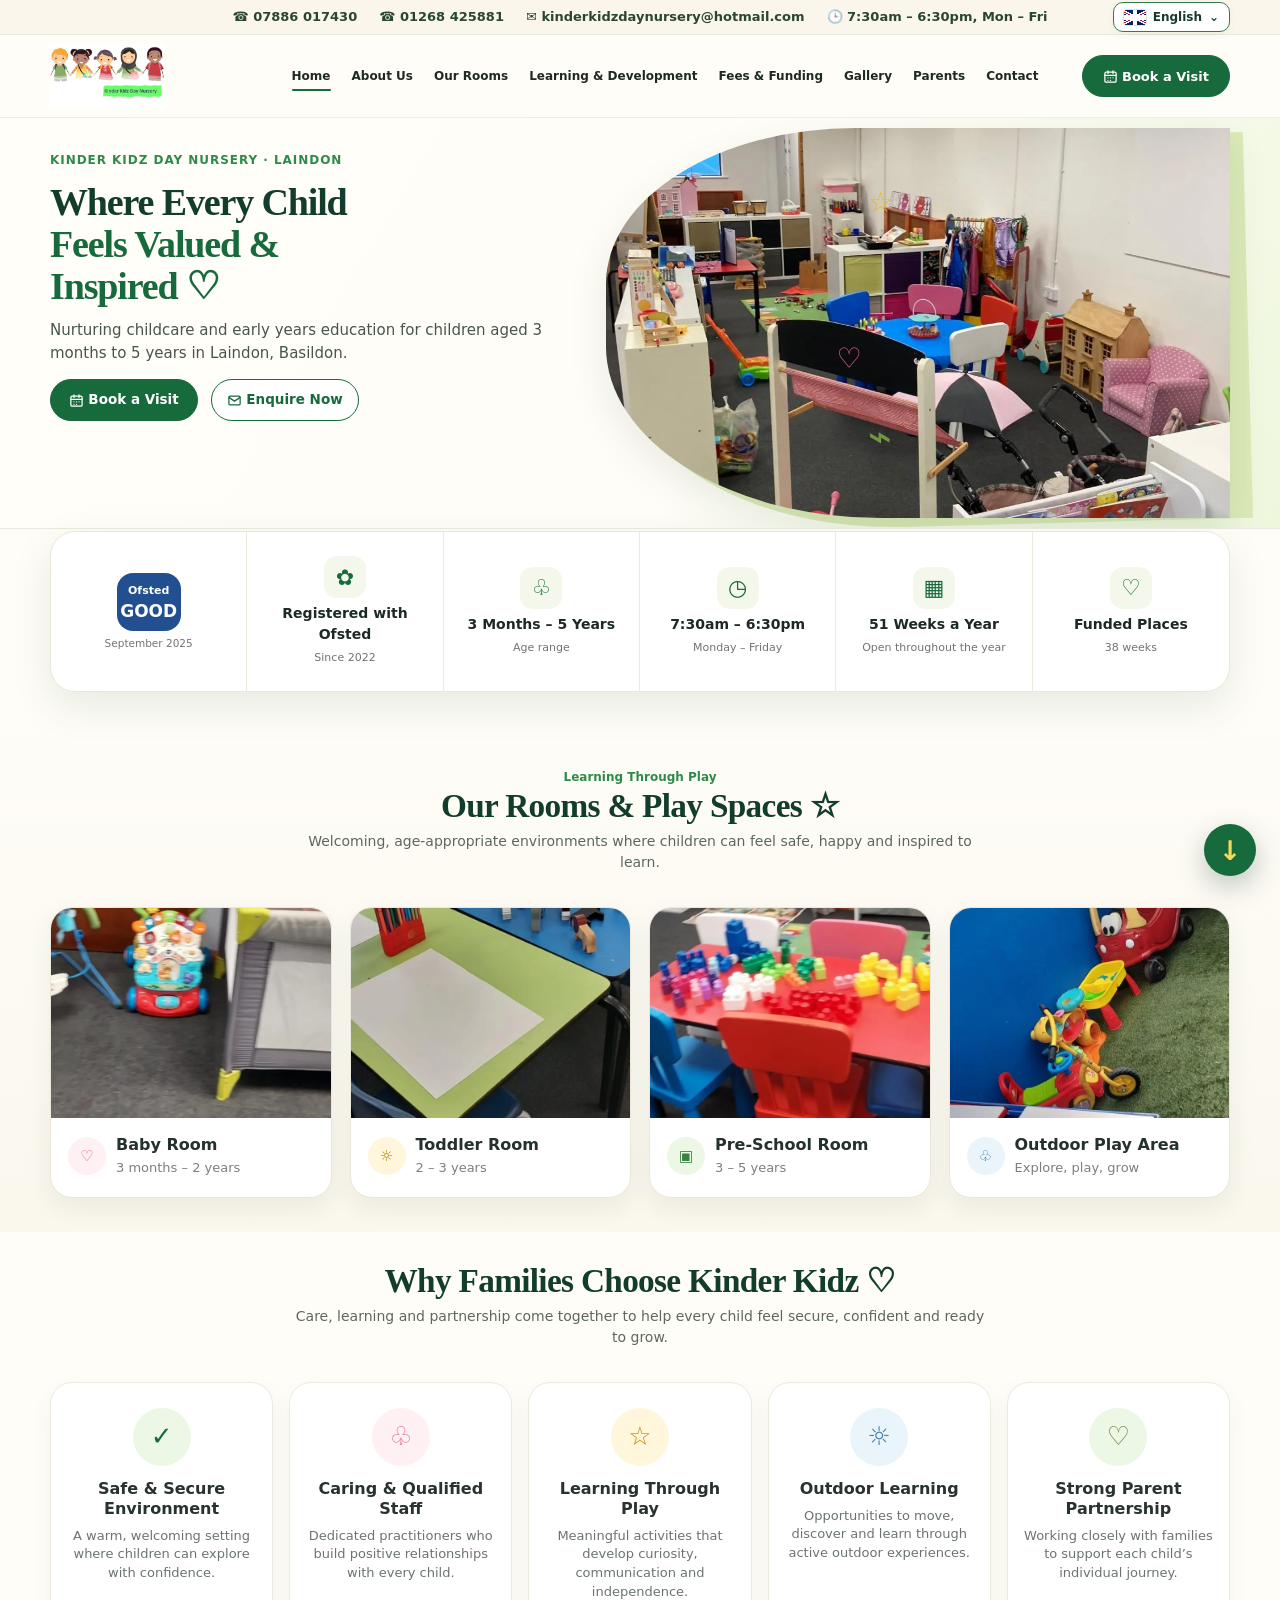
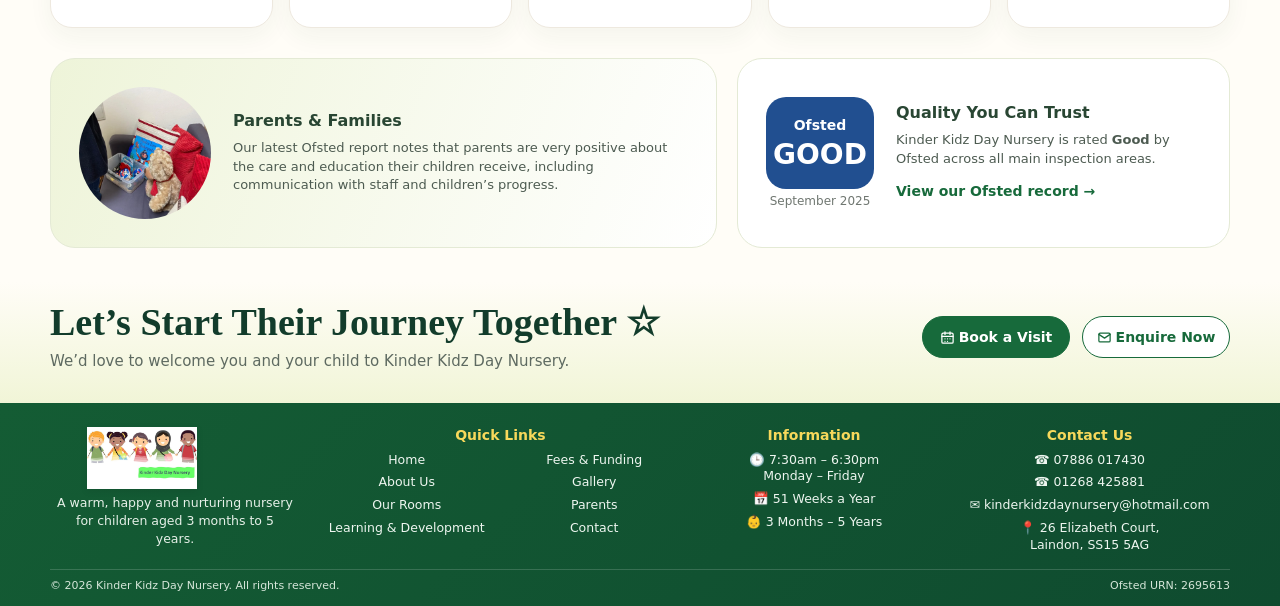
==== commit 0e2a2110: "Add files via upload" ====
--- a/index.html
+++ b/index.html
@@ -1693,4 +1693,5 @@
 </script>
 
 <link rel="stylesheet" href="css/tablet-portrait.css" data-kk-tablet-portrait="1">
+<link rel="stylesheet" href="css/mobile-landscape.css" data-kk-mobile-landscape="1">
 </body></html>
--- a/css/language.css
+++ b/css/language.css
@@ -7,11 +7,11 @@
 .kk-lang-toggle{box-sizing:border-box;height:30px;min-width:112px;padding:0 10px;border:1.5px solid #2f7d4f;border-radius:10px;background:#fff;color:#173c2c;display:flex;align-items:center;justify-content:center;gap:7px;font:800 12px/1 inherit;cursor:pointer;white-space:nowrap;box-shadow:0 3px 10px rgba(20,60,44,.05)}
 .kk-current-flag,.kk-lang-option>span:first-child{display:inline-block;width:22px;height:15px;min-width:22px;background-position:center;background-repeat:no-repeat;background-size:cover;border-radius:2px;box-shadow:0 0 0 1px rgba(0,0,0,.12);font-size:0;line-height:0;color:transparent;overflow:hidden}
 .kk-current-flag{flex:0 0 22px}
-html[data-kk-lang="en"] .kk-current-flag,.kk-lang-option[data-lang="en"]>span:first-child{background-image:url("[data-uri]")}
-html[data-kk-lang="fr"] .kk-current-flag,.kk-lang-option[data-lang="fr"]>span:first-child{background-image:url("[data-uri]")}
-html[data-kk-lang="es"] .kk-current-flag,.kk-lang-option[data-lang="es"]>span:first-child{background-image:url("[data-uri]")}
-html[data-kk-lang="pt"] .kk-current-flag,.kk-lang-option[data-lang="pt"]>span:first-child{background-image:url("[data-uri]")}
-html[data-kk-lang="pl"] .kk-current-flag,.kk-lang-option[data-lang="pl"]>span:first-child{background-image:url("[data-uri]")}
+html[data-kk-lang="en"] .kk-current-flag,.kk-lang-option[data-lang="en"]>span:first-child{background-color:#012169;background-image:linear-gradient(90deg,transparent 42%,#fff 42% 58%,transparent 58%),linear-gradient(0deg,transparent 34%,#fff 34% 66%,transparent 66%),linear-gradient(90deg,transparent 46%,#c8102e 46% 54%,transparent 54%),linear-gradient(0deg,transparent 42%,#c8102e 42% 58%,transparent 58%),linear-gradient(27deg,transparent 43%,#fff 43% 48%,#c8102e 48% 52%,#fff 52% 57%,transparent 57%),linear-gradient(-27deg,transparent 43%,#fff 43% 48%,#c8102e 48% 52%,#fff 52% 57%,transparent 57%)}
+html[data-kk-lang="fr"] .kk-current-flag,.kk-lang-option[data-lang="fr"]>span:first-child{background-color:#fff;background-image:linear-gradient(90deg,#0055a4 0 33.333%,#fff 33.333% 66.666%,#ef4135 66.666% 100%)}
+html[data-kk-lang="es"] .kk-current-flag,.kk-lang-option[data-lang="es"]>span:first-child{background-color:#f1bf00;background-image:linear-gradient(0deg,#aa151b 0 25%,#f1bf00 25% 75%,#aa151b 75% 100%)}
+html[data-kk-lang="pt"] .kk-current-flag,.kk-lang-option[data-lang="pt"]>span:first-child{background-color:#da291c;background-image:linear-gradient(90deg,#046a38 0 40%,#da291c 40% 100%)}
+html[data-kk-lang="pl"] .kk-current-flag,.kk-lang-option[data-lang="pl"]>span:first-child{background-color:#fff;background-image:linear-gradient(0deg,#dc143c 0 50%,#fff 50% 100%)}
 .kk-current-name{white-space:nowrap}.kk-lang-chevron{font-size:12px;transition:.18s}.kk-language-picker.open .kk-lang-chevron{transform:rotate(180deg)}
 .kk-lang-menu{position:absolute;right:0;top:calc(100% + 7px);width:164px;padding:7px;background:#fff;border:1px solid #e5e9df;border-radius:12px;box-shadow:0 15px 34px rgba(18,58,39,.16);display:none;z-index:1000}
 .kk-language-picker.open .kk-lang-menu{display:grid}
@@ -43,7 +43,7 @@
   html:not([data-kk-lang="en"]) body.page-fees #kkHeroTitle{font-size:42px!important;line-height:1!important}html:not([data-kk-lang="en"]) body.page-gallery #kkHeroTitle{font-size:42px!important;line-height:1!important}html:not([data-kk-lang="en"]) body.page-parents #kkHeroTitle{font-size:41px!important;line-height:1!important}html:not([data-kk-lang="en"]) body.page-contact #kkHeroTitle{font-size:42px!important;line-height:1!important}
 }
 
-@media (max-width:980px){
+@media (max-width:980px), (orientation:portrait) and (min-width:700px) and (max-width:1180px){
   .kk-lang-desktop{display:none!important}.kk-lang-mobile{display:block!important;margin-left:auto;flex:0 0 auto}.menu-btn{margin-left:8px!important}
 }
 @media (max-width:620px){
--- a/css/tablet-portrait.css
+++ b/css/tablet-portrait.css
@@ -0,0 +1,423 @@
+/* ============================================================
+   KINDER KIDZ — TABLET PORTRAIT
+   Single source of truth for tablet portrait only.
+   Protected range: 700px–1180px AND portrait orientation.
+   Mobile and landscape/desktop versions are outside this query.
+   ============================================================ */
+@media (orientation: portrait) and (min-width:700px) and (max-width:1180px){
+
+  /* PAGE FRAME */
+  html body{
+    overflow-x:hidden!important;
+  }
+  html body .container,
+  html body.contact-page header .nav,
+  html body.contact-page .hero-grid{
+    width:min(940px,calc(100% - 48px))!important;
+    margin-left:auto!important;
+    margin-right:auto!important;
+  }
+  html body .section{padding-top:44px!important;padding-bottom:44px!important}
+  html body .section-tight{padding-top:28px!important;padding-bottom:28px!important}
+
+  /* HEADER — tablet portrait uses language + burger, never the long desktop nav */
+  html body .topbar{display:none!important}
+  html body header{
+    position:sticky!important;
+    top:0!important;
+    z-index:100!important;
+  }
+  html body .nav{
+    width:min(940px,calc(100% - 48px))!important;
+    height:84px!important;
+    min-height:84px!important;
+    margin-left:auto!important;
+    margin-right:auto!important;
+    padding:0!important;
+    display:flex!important;
+    align-items:center!important;
+    gap:12px!important;
+  }
+  html body .brand{
+    min-width:0!important;
+    margin-right:auto!important;
+    flex:0 1 auto!important;
+  }
+  html body .brand img{
+    width:170px!important;
+    height:58px!important;
+    object-fit:contain!important;
+    object-position:left center!important;
+  }
+  html body .header-visit,
+  html body .header-visit.visit-action,
+  html body .nav>.desktop-only{
+    display:none!important;
+    visibility:hidden!important;
+    pointer-events:none!important;
+  }
+
+  html body .kk-lang-desktop{display:none!important}
+  html body .kk-lang-mobile{
+    display:block!important;
+    margin-left:auto!important;
+    flex:0 0 auto!important;
+  }
+  html body .kk-lang-mobile .kk-lang-toggle{
+    height:42px!important;
+    min-width:136px!important;
+    padding:0 12px!important;
+    border-radius:12px!important;
+    font-size:13px!important;
+    gap:7px!important;
+  }
+  html body .kk-lang-mobile .kk-current-name{display:inline!important}
+  html body .kk-lang-mobile .kk-lang-menu{
+    width:178px!important;
+    top:calc(100% + 8px)!important;
+  }
+
+  html body .menu-btn{
+    display:grid!important;
+    margin-left:6px!important;
+    width:46px!important;
+    height:46px!important;
+    min-width:46px!important;
+    border-radius:12px!important;
+    padding:7px!important;
+    background:#f3f7ec!important;
+    color:var(--green)!important;
+    place-items:center!important;
+  }
+  html body .menu-btn svg{width:28px!important;height:28px!important}
+
+  html body .navlinks{
+    display:none!important;
+    position:fixed!important;
+    left:auto!important;
+    right:0!important;
+    top:84px!important;
+    width:min(44vw,330px)!important;
+    height:auto!important;
+    min-height:0!important;
+    max-height:calc(100vh - 84px)!important;
+    overflow:auto!important;
+    flex:none!important;
+    flex-direction:column!important;
+    align-items:stretch!important;
+    justify-content:flex-start!important;
+    align-content:stretch!important;
+    gap:0!important;
+    padding:8px 16px 12px!important;
+    background:#fffdf7!important;
+    border-left:1px solid #e9e5dc!important;
+    border-bottom:1px solid #e9e5dc!important;
+    border-radius:0 0 0 20px!important;
+    box-shadow:-14px 18px 34px rgba(0,0,0,.12)!important;
+    z-index:300!important;
+  }
+  html body .navlinks.open{display:flex!important}
+  html body .navlinks a{
+    display:flex!important;
+    align-items:center!important;
+    justify-content:flex-start!important;
+    width:100%!important;
+    min-height:42px!important;
+    margin:0!important;
+    padding:9px 12px!important;
+    font-size:14px!important;
+    line-height:1.25!important;
+    text-align:left!important;
+    white-space:normal!important;
+    position:relative!important;
+  }
+  html body .navlinks a.active:after,
+  html body .navlinks a:hover:after{
+    left:12px!important;
+    right:auto!important;
+    bottom:3px!important;
+    width:40px!important;
+    height:2px!important;
+  }
+
+  /* HERO — one clean column in tablet portrait */
+  html body .hero{
+    min-height:0!important;
+    height:auto!important;
+    padding:18px 0 12px!important;
+    overflow:hidden!important;
+  }
+  html body .hero > .container,
+  html body .hero-grid{
+    width:min(940px,calc(100% - 48px))!important;
+    min-height:0!important;
+    height:auto!important;
+    margin-left:auto!important;
+    margin-right:auto!important;
+    padding-top:0!important;
+    padding-bottom:0!important;
+    display:grid!important;
+    grid-template-columns:minmax(0,1fr)!important;
+    align-items:start!important;
+    gap:20px!important;
+  }
+  html body .hero-copy{
+    width:100%!important;
+    max-width:none!important;
+    min-height:0!important;
+    height:auto!important;
+    margin:0!important;
+    padding:0!important;
+    display:block!important;
+    align-self:start!important;
+    --kk-v87-title-slot:auto!important;
+  }
+  html body .eyebrow,
+  html body .hero .eyebrow{
+    margin:0 0 10px!important;
+    font-size:12.5px!important;
+    line-height:1.3!important;
+    letter-spacing:.075em!important;
+  }
+  html body #kkHeroTitle,
+  html body .hero h1{
+    width:100%!important;
+    max-width:100%!important;
+    height:auto!important;
+    min-height:0!important;
+    margin:0!important;
+    padding:0!important;
+    font-size:clamp(42px,5vw,50px)!important;
+    line-height:1.04!important;
+    letter-spacing:-.03em!important;
+    overflow:visible!important;
+  }
+  html body.page-rooms #kkHeroTitle,
+  html body.page-learning #kkHeroTitle,
+  html body.page-fees #kkHeroTitle,
+  html body.page-gallery #kkHeroTitle,
+  html body.page-parents #kkHeroTitle,
+  html body.page-contact #kkHeroTitle{
+    font-size:clamp(39px,4.6vw,46px)!important;
+    line-height:1.05!important;
+  }
+  html body .kk-title-line{white-space:normal!important}
+  html body #kkHeroTitle>.kk-v87-animation-row,
+  html body #kkHeroTitle>.kk-v86-animation-row,
+  html body #kkHeroTitle>.kk-title-animation-line{
+    display:none!important;
+  }
+
+  html body .hero-copy p,
+  html body .hero-copy .lead{
+    width:100%!important;
+    max-width:760px!important;
+    margin:14px 0 18px!important;
+    font-size:16px!important;
+    line-height:1.55!important;
+  }
+  html body .hero-actions{
+    width:auto!important;
+    margin:0!important;
+    display:flex!important;
+    grid-template-columns:none!important;
+    flex-wrap:wrap!important;
+    align-items:center!important;
+    justify-content:flex-start!important;
+    gap:12px!important;
+  }
+  html body .hero-actions .btn{
+    width:auto!important;
+    min-width:170px!important;
+    height:46px!important;
+    padding:0 18px!important;
+    font-size:14px!important;
+  }
+
+  html body .hero-media{
+    position:relative!important;
+    width:100%!important;
+    height:390px!important;
+    min-height:390px!important;
+    max-height:none!important;
+    margin:0!important;
+    padding:0!important;
+    align-self:stretch!important;
+  }
+  html body .hero-media img{
+    position:absolute!important;
+    inset:0!important;
+    width:100%!important;
+    height:100%!important;
+    min-height:0!important;
+    max-height:none!important;
+    object-fit:cover!important;
+    border-radius:30px!important;
+  }
+  html body .hero-media::before{
+    inset:10px -8px -8px 12px!important;
+    border-radius:32px!important;
+  }
+
+  /* HOME / TRUST INFORMATION — 3 x 2 instead of six cramped columns */
+  html body .trust{
+    grid-template-columns:repeat(3,minmax(0,1fr))!important;
+    border-radius:20px!important;
+    overflow:hidden!important;
+  }
+  html body .trust-wrap{margin-top:8px!important}
+  html body .trust-item{
+    min-height:108px!important;
+    padding:17px 10px!important;
+    border-right:1px solid #eee9df!important;
+    border-bottom:1px solid #eee9df!important;
+  }
+  html body .trust-item:nth-child(3n){border-right:0!important}
+  html body .trust-item:nth-last-child(-n+3){border-bottom:0!important}
+
+  html body .stat-row{
+    grid-template-columns:repeat(3,minmax(0,1fr))!important;
+    border-radius:20px!important;
+  }
+  html body .stat-row .stat-item{
+    min-height:104px!important;
+    border-right:1px solid var(--line)!important;
+    border-bottom:1px solid var(--line)!important;
+  }
+  html body .stat-row .stat-item:nth-child(3n){border-right:0!important}
+  html body .stat-row .stat-item:nth-last-child(-n+3){border-bottom:0!important}
+
+  /* CONTENT GRIDS */
+  html body .room-grid,
+  html body .feature-grid,
+  html body .proof-grid,
+  html body .grid-5,
+  html body .grid-4,
+  html body .grid-3,
+  html body .gallery-highlights,
+  html body .accent-grid,
+  html body .testimonial-grid,
+  html body .photo-grid{
+    grid-template-columns:repeat(2,minmax(0,1fr))!important;
+    gap:18px!important;
+  }
+  html body .grid-2{grid-template-columns:repeat(2,minmax(0,1fr))!important}
+  html body .price-grid{grid-template-columns:1fr!important}
+  html body .room-card{
+    display:block!important;
+    min-height:0!important;
+  }
+  html body .room-card img{
+    width:100%!important;
+    height:190px!important;
+    min-height:190px!important;
+    object-fit:cover!important;
+  }
+
+  html body .dual-columns,
+  html body .contact-layout,
+  html body .map-panel,
+  html body .parent-strip,
+  html body .banner-grid,
+  html body .action-banner .banner-grid{
+    grid-template-columns:1fr!important;
+    gap:20px!important;
+  }
+  html body .parent-strip .actions{justify-content:flex-start!important}
+
+  /* CTA — title left, compact buttons right when that component exists */
+  html body .cta-inner{
+    display:grid!important;
+    grid-template-columns:minmax(0,1fr) auto!important;
+    align-items:center!important;
+    gap:22px!important;
+  }
+  html body .cta-actions{
+    width:auto!important;
+    display:grid!important;
+    grid-template-columns:1fr!important;
+    gap:10px!important;
+  }
+  html body .cta-actions .btn{
+    width:170px!important;
+    min-width:170px!important;
+  }
+
+  /* FOOTER — tablet portrait: brand above, then Quick Links | Contact Us | Information */
+  html body .footer-grid,
+  html body .footer-grid-v5{
+    display:grid!important;
+    grid-template-columns:minmax(0,1.18fr) minmax(0,1.08fr) minmax(0,.92fr)!important;
+    grid-template-areas:
+      "brand brand brand"
+      "quick contact info"!important;
+    column-gap:22px!important;
+    row-gap:18px!important;
+    align-items:start!important;
+  }
+
+  html body .footer-grid>.footer-brand,
+  html body .footer-grid-v5>.footer-brand{
+    grid-area:brand!important;
+    min-width:0!important;
+    width:100%!important;
+    justify-self:stretch!important;
+    display:flex!important;
+    flex-direction:column!important;
+    align-items:center!important;
+    justify-content:center!important;
+    text-align:center!important;
+  }
+
+  /* Semantic footer used by Home/About/Rooms/Learning */
+  html body .footer-grid-v5>.quicklinks-group{grid-area:quick!important;min-width:0!important}
+  html body .footer-grid-v5>.footer-contact-col{grid-area:contact!important;min-width:0!important}
+  html body .footer-grid-v5>.footer-info{grid-area:info!important;min-width:0!important}
+
+  /* Same visual order for Fees/Gallery/Parents/Contact */
+  html body .footer-grid:not(.footer-grid-v5)>:nth-child(2){grid-area:quick!important;min-width:0!important}
+  html body .footer-grid:not(.footer-grid-v5)>:nth-child(3){grid-area:info!important;min-width:0!important}
+  html body .footer-grid:not(.footer-grid-v5)>:nth-child(4){grid-area:contact!important;min-width:0!important}
+
+  html body footer .footer-brand img{
+    margin-left:auto!important;
+    margin-right:auto!important;
+  }
+  html body footer .footer-brand p{
+    margin-left:auto!important;
+    margin-right:auto!important;
+    text-align:center!important;
+  }
+
+  html body .quicklinks-columns,
+  html body .footer-links-2{
+    grid-template-columns:1fr 1fr!important;
+    column-gap:14px!important;
+  }
+
+  html body footer .footer-title,
+  html body footer h3{
+    margin-top:0!important;
+  }
+
+  html body footer .footer-contact-col .footer-list,
+  html body .footer-grid:not(.footer-grid-v5)>:nth-child(4) .footer-list{
+    overflow-wrap:anywhere!important;
+    word-break:normal!important;
+  }
+
+  html body .footer-bottom{
+    display:flex!important;
+    justify-content:space-between!important;
+    align-items:center!important;
+    gap:14px!important;
+    flex-wrap:wrap!important;
+  }
+
+  /* Keep floating navigation comfortably inside tablet edge */
+  html body .scroll-nav-btn,
+  html body .scroll-top{
+    right:22px!important;
+    bottom:22px!important;
+  }
+}
--- a/css/mobile-landscape.css
+++ b/css/mobile-landscape.css
@@ -0,0 +1,255 @@
+/* ============================================================
+   KINDER KIDZ — MOBILE LANDSCAPE
+   Single source of truth for phones turned sideways.
+   Scope: landscape only, 568px–980px wide, up to 600px high.
+   This does not run in mobile portrait, tablet portrait,
+   tablet landscape or desktop.
+   ============================================================ */
+@media (orientation:landscape) and (min-width:568px) and (max-width:980px) and (max-height:600px){
+
+  /* FRAME */
+  html body{overflow-x:hidden!important}
+  html body .container,
+  html body.contact-page .hero-grid{
+    width:min(920px,calc(100% - 28px))!important;
+    margin-left:auto!important;
+    margin-right:auto!important;
+  }
+  html body .section{padding:30px 0!important}
+  html body .section-tight{padding:18px 0!important}
+  html body.page-home main>section:not(.hero):not(.cta){padding-top:36px!important;padding-bottom:36px!important}
+
+  /* HEADER */
+  html body .topbar{display:none!important}
+  html body header{position:sticky!important;top:0!important;z-index:120!important}
+  html body .nav{
+    width:min(920px,calc(100% - 28px))!important;
+    height:62px!important;
+    min-height:62px!important;
+    margin-left:auto!important;
+    margin-right:auto!important;
+    padding:0!important;
+    display:flex!important;
+    align-items:center!important;
+    gap:10px!important;
+  }
+  html body .brand{min-width:0!important;margin-right:auto!important;flex:0 1 auto!important}
+  html body .brand img{width:136px!important;height:48px!important;object-fit:contain!important;object-position:left center!important}
+  html body .nav>.desktop-only,
+  html body .header-visit{display:none!important}
+
+  html body .kk-lang-desktop{display:none!important}
+  html body .kk-lang-mobile{display:block!important;margin-left:auto!important;flex:0 0 auto!important}
+  html body .kk-lang-mobile .kk-lang-toggle{
+    height:38px!important;min-width:116px!important;padding:0 10px!important;
+    border-radius:11px!important;font-size:11.5px!important;gap:6px!important
+  }
+  html body .kk-lang-mobile .kk-current-name{display:inline!important}
+  html body .kk-lang-mobile .kk-lang-menu{width:160px!important;top:calc(100% + 6px)!important}
+  html body .kk-lang-option{height:31px!important;font-size:11.5px!important}
+
+  html body .menu-btn{
+    display:grid!important;place-items:center!important;margin-left:4px!important;
+    width:42px!important;height:42px!important;min-width:42px!important;
+    padding:6px!important;border-radius:11px!important;background:#f3f7ec!important;color:var(--green)!important
+  }
+  html body .menu-btn svg{width:25px!important;height:25px!important}
+
+  html body .navlinks{
+    display:none!important;position:fixed!important;left:auto!important;right:0!important;top:62px!important;
+    width:min(42vw,270px)!important;height:auto!important;min-height:0!important;
+    max-height:calc(100vh - 62px)!important;overflow:auto!important;
+    flex:none!important;flex-direction:column!important;align-items:stretch!important;justify-content:flex-start!important;
+    gap:0!important;padding:7px 14px 10px!important;background:#fffdf7!important;
+    border-left:1px solid #e9e5dc!important;border-bottom:1px solid #e9e5dc!important;
+    border-radius:0 0 0 18px!important;box-shadow:-12px 15px 28px rgba(0,0,0,.12)!important;z-index:400!important
+  }
+  html body .navlinks.open{display:flex!important}
+  html body .navlinks a{
+    display:flex!important;align-items:center!important;justify-content:flex-start!important;
+    width:100%!important;min-height:34px!important;margin:0!important;padding:6px 10px!important;
+    font-size:12px!important;line-height:1.2!important;text-align:left!important;white-space:normal!important;position:relative!important
+  }
+  html body .navlinks a.active:after,
+  html body .navlinks a:hover:after{left:10px!important;right:auto!important;bottom:1px!important;width:34px!important;height:2px!important}
+
+  /* HERO — mobile landscape uses the available width instead of stacking */
+  html body .hero{min-height:0!important;height:auto!important;padding:10px 0 12px!important;overflow:hidden!important}
+  html body.page-home .hero>.container,
+  html body .hero>.container.hero-grid,
+  html body .hero-grid{
+    width:min(920px,calc(100% - 28px))!important;
+    min-height:0!important;height:auto!important;margin-left:auto!important;margin-right:auto!important;
+    padding-top:0!important;padding-bottom:0!important;
+    display:grid!important;grid-template-columns:minmax(0,.98fr) minmax(0,1.02fr)!important;
+    gap:16px!important;align-items:center!important
+  }
+  html body .hero-copy{
+    width:100%!important;max-width:none!important;min-height:0!important;height:auto!important;
+    margin:0!important;padding:0!important;display:block!important;align-self:center!important
+  }
+  html body.page-learning .learning-hero .hero-copy{
+    width:100%!important;max-width:none!important;min-height:0!important;height:auto!important;
+    margin:0!important;padding:0!important;display:block!important;position:static!important;
+    align-self:center!important;grid-template-rows:none!important;row-gap:0!important;align-content:normal!important
+  }
+  html body .hero .eyebrow{
+    margin:0 0 6px!important;font-size:10.5px!important;line-height:1.25!important;letter-spacing:.07em!important
+  }
+  html body #kkHeroTitle,
+  html body .hero h1{
+    width:100%!important;max-width:100%!important;height:auto!important;min-height:0!important;
+    margin:0!important;padding:0!important;font-size:clamp(28px,4vw,35px)!important;
+    line-height:1.02!important;letter-spacing:-.03em!important;overflow:visible!important
+  }
+  html body.page-learning #kkHeroTitle,
+  html body.page-rooms #kkHeroTitle,
+  html body.page-parents #kkHeroTitle{font-size:clamp(27px,3.65vw,32px)!important}
+  html body.page-fees #kkHeroTitle,
+  html body.page-gallery #kkHeroTitle,
+  html body.page-contact #kkHeroTitle,
+  html body.page-about #kkHeroTitle{font-size:clamp(28px,3.8vw,33px)!important}
+  html body #kkHeroTitle .kk-title-line{white-space:normal!important}
+
+  html body .hero-copy p,
+  html body .hero-copy .lead,
+  html body.page-home .hero p{
+    width:100%!important;max-width:none!important;margin:8px 0 10px!important;
+    font-size:12.5px!important;line-height:1.42!important
+  }
+  html body .hero-actions{
+    width:100%!important;margin:0!important;display:flex!important;grid-template-columns:none!important;
+    flex-direction:row!important;flex-wrap:nowrap!important;align-items:center!important;justify-content:flex-start!important;gap:8px!important
+  }
+  html body .hero-actions .btn{
+    width:auto!important;min-width:0!important;max-width:none!important;height:38px!important;min-height:38px!important;
+    flex:1 1 0!important;padding:0 10px!important;font-size:11.5px!important;gap:6px!important;white-space:nowrap!important
+  }
+  html body .hero-actions .btn-icon{width:16px!important;height:16px!important;flex:0 0 16px!important}
+
+  /* Landscape is short: keep decorative title animations out of the reading path. */
+  html body .mobile-hero-gap-animation,
+  html body .learning-desktop-gap-animation,
+  html body .gallery-title-gap,
+  html body .gallery-mobile-single-animation,
+  html body .contact-title-gap,
+  html body .about-hero-mini-animation,
+  html body .title-gap{display:none!important}
+
+  html body .hero-media{
+    position:relative!important;width:100%!important;height:clamp(210px,29vw,248px)!important;
+    min-height:210px!important;max-height:248px!important;margin:0!important;padding:0!important;align-self:center!important
+  }
+  html body.page-learning .learning-hero .hero-media{
+    position:relative!important;width:100%!important;height:clamp(210px,29vw,248px)!important;
+    min-height:210px!important;max-height:248px!important;margin:0!important;padding:0!important;align-self:center!important
+  }
+  html body .hero-media img,
+  html body.page-home .hero-media img{
+    position:absolute!important;inset:0!important;width:100%!important;height:100%!important;
+    min-height:0!important;max-height:none!important;object-fit:cover!important;object-position:center!important;
+    border-radius:24px!important;box-shadow:0 10px 26px rgba(18,60,43,.10)!important
+  }
+  html body .hero-media:before,
+  html body.page-home .hero-media:before{
+    content:""!important;position:absolute!important;inset:8px -7px -7px 10px!important;
+    background:#dceab8!important;border-radius:26px!important;transform:none!important
+  }
+  html body .hero-media .sun,
+  html body .hero-media .doodle,
+  html body.page-home .doodle{display:none!important}
+
+  /* TRUST / FACTS */
+  html body.page-home .trust-wrap{margin-top:8px!important}
+  html body.page-home .trust,
+  html body .stat-row{grid-template-columns:repeat(3,minmax(0,1fr))!important;border-radius:18px!important}
+  html body.page-home .trust-item,
+  html body .stat-item{min-height:78px!important;padding:10px 8px!important}
+  html body.page-home .trust-icon{width:34px!important;height:34px!important;font-size:17px!important;border-radius:10px!important}
+  html body.page-home .trust b{font-size:11.5px!important}
+  html body.page-home .trust small{font-size:9.5px!important}
+  html body.contact-page .stats-compact{grid-template-columns:repeat(4,minmax(0,1fr))!important}
+
+  /* MAIN CONTENT — use landscape width efficiently */
+  html body.page-about .story-grid{grid-template-columns:.82fr 1.18fr!important;gap:20px!important;align-items:center!important}
+  html body.page-about .stat-strip{grid-template-columns:repeat(3,minmax(0,1fr))!important}
+  html body.page-about .values-grid{grid-template-columns:repeat(3,minmax(0,1fr))!important}
+
+  html body .room-grid,
+  html body .rooms-grid{grid-template-columns:repeat(2,minmax(0,1fr))!important;gap:12px!important}
+  html body .feature-grid,
+  html body .feature-card{grid-template-columns:repeat(3,minmax(0,1fr))!important}
+  html body .photo-grid,
+  html body .gallery-row,
+  html body .experience-gallery,
+  html body .gallery-highlights,
+  html body .accent-grid{grid-template-columns:repeat(3,minmax(0,1fr))!important;gap:10px!important}
+  html body.page-parents .parent-values{grid-template-columns:repeat(3,minmax(0,1fr))!important}
+  html body.page-parents .support-grid{grid-template-columns:repeat(3,minmax(0,1fr))!important}
+  html body .testimonial-grid{grid-template-columns:repeat(2,minmax(0,1fr))!important}
+  html body .price-grid{grid-template-columns:repeat(3,minmax(0,1fr))!important;gap:12px!important}
+  html body .price-card table{font-size:12px!important}
+  html body .price-card td{padding:9px 11px!important}
+  html body .price-head{padding:13px 12px!important;font-size:13px!important}
+
+  html body .dual-columns,
+  html body .contact-layout,
+  html body .map-panel,
+  html body .parent-strip,
+  html body .action-banner .banner-grid,
+  html body .proof-grid{grid-template-columns:repeat(2,minmax(0,1fr))!important;gap:14px!important}
+  html body.contact-page .form-grid{grid-template-columns:repeat(2,minmax(0,1fr))!important}
+  html body.contact-page .field.full{grid-column:1/-1!important}
+
+  html body .section-title{margin-bottom:18px!important}
+  html body .section-title h2{font-size:clamp(27px,3.6vw,34px)!important}
+  html body .section-title p{font-size:12.5px!important;margin-top:6px!important}
+
+  /* CTA / BANNERS */
+  html body.page-home .cta-inner,
+  html body .cta-inner{
+    display:flex!important;flex-direction:row!important;align-items:center!important;justify-content:space-between!important;
+    gap:18px!important;padding-top:24px!important;padding-bottom:22px!important
+  }
+  html body.page-home .cta h2,
+  html body .cta h2{font-size:28px!important}
+  html body .cta-actions{display:flex!important;flex-direction:row!important;width:auto!important;gap:8px!important}
+  html body .cta-actions .btn{width:auto!important;min-width:135px!important;padding:9px 14px!important;font-size:11.5px!important}
+  html body .action-banner{padding:18px 20px 70px!important}
+  html body .action-banner .actions{display:flex!important;flex-direction:row!important;gap:8px!important}
+  html body .action-banner .actions .btn{width:auto!important;min-width:135px!important}
+
+  /* FOOTER — brand above, then three clean columns */
+  html body footer{padding:18px 0 10px!important}
+  html body .footer-grid,
+  html body .footer-grid-v5{
+    display:grid!important;
+    grid-template-columns:minmax(0,1.2fr) minmax(0,1.08fr) minmax(0,.92fr)!important;
+    grid-template-areas:"brand brand brand" "quick contact info"!important;
+    column-gap:18px!important;row-gap:12px!important;align-items:start!important
+  }
+  html body .footer-grid>.footer-brand,
+  html body .footer-grid-v5>.footer-brand{
+    grid-area:brand!important;width:100%!important;display:flex!important;flex-direction:column!important;
+    align-items:center!important;justify-content:center!important;text-align:center!important
+  }
+  html body .footer-grid-v5>.quicklinks-group{grid-area:quick!important}
+  html body .footer-grid-v5>.footer-contact-col{grid-area:contact!important}
+  html body .footer-grid-v5>.footer-info{grid-area:info!important}
+  html body .footer-grid:not(.footer-grid-v5)>:nth-child(2){grid-area:quick!important}
+  html body .footer-grid:not(.footer-grid-v5)>:nth-child(3){grid-area:info!important}
+  html body .footer-grid:not(.footer-grid-v5)>:nth-child(4){grid-area:contact!important}
+  html body footer .footer-brand img{width:118px!important;height:43px!important;margin:0 auto 4px!important;object-fit:contain!important}
+  html body footer .footer-brand p{max-width:360px!important;margin:0 auto!important;font-size:10.5px!important;line-height:1.35!important;text-align:center!important}
+  html body footer .footer-title,
+  html body footer h3{font-size:12px!important;margin:0 0 6px!important;text-align:center!important}
+  html body footer .footer-list{gap:4px!important;font-size:10.5px!important;line-height:1.35!important;justify-items:center!important;text-align:center!important}
+  html body .footer-links-2,
+  html body .quicklinks-columns{grid-template-columns:1fr 1fr!important;gap:0 10px!important}
+  html body footer a{overflow-wrap:anywhere!important}
+  html body .footer-bottom{margin-top:10px!important;padding-top:7px!important;font-size:9.5px!important;gap:8px!important}
+
+  /* FLOATING BUTTON */
+  html body .scroll-nav-btn,
+  html body .scroll-top{width:42px!important;height:42px!important;right:12px!important;bottom:12px!important;font-size:22px!important}
+}
